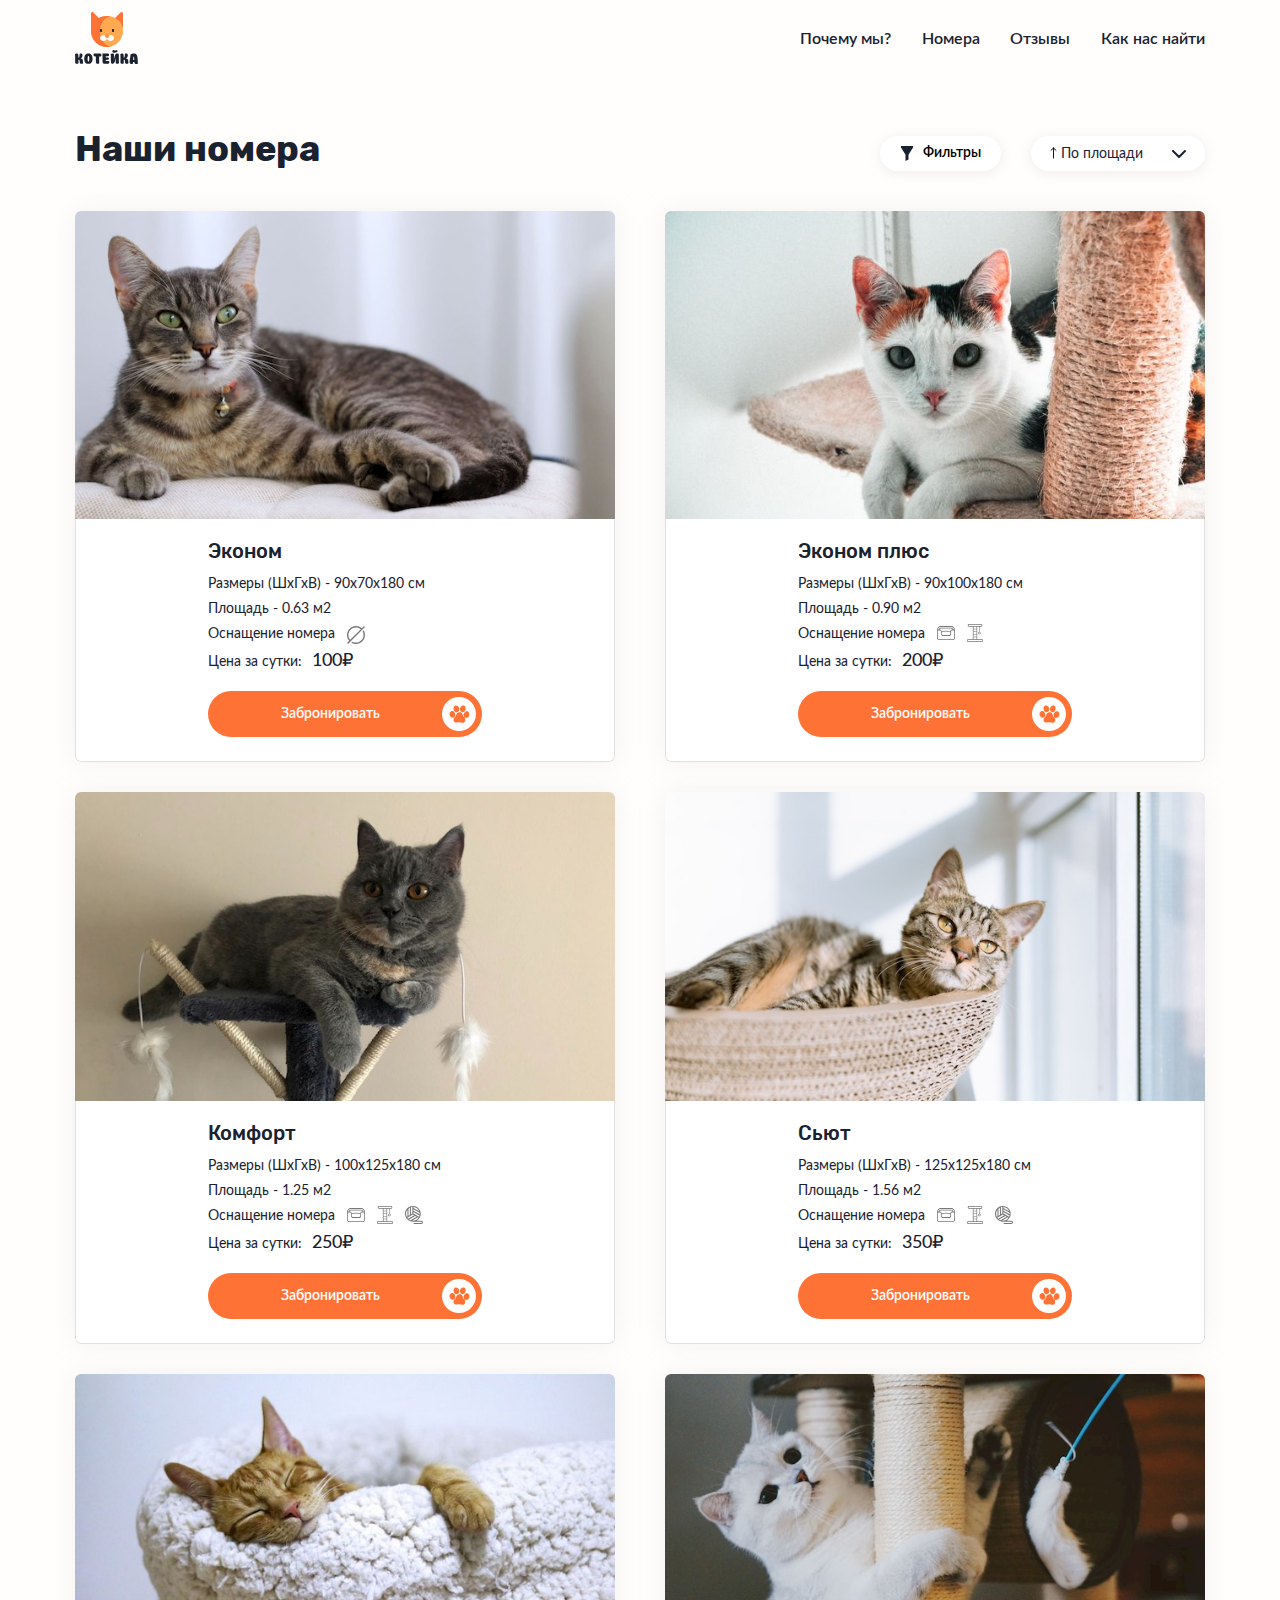
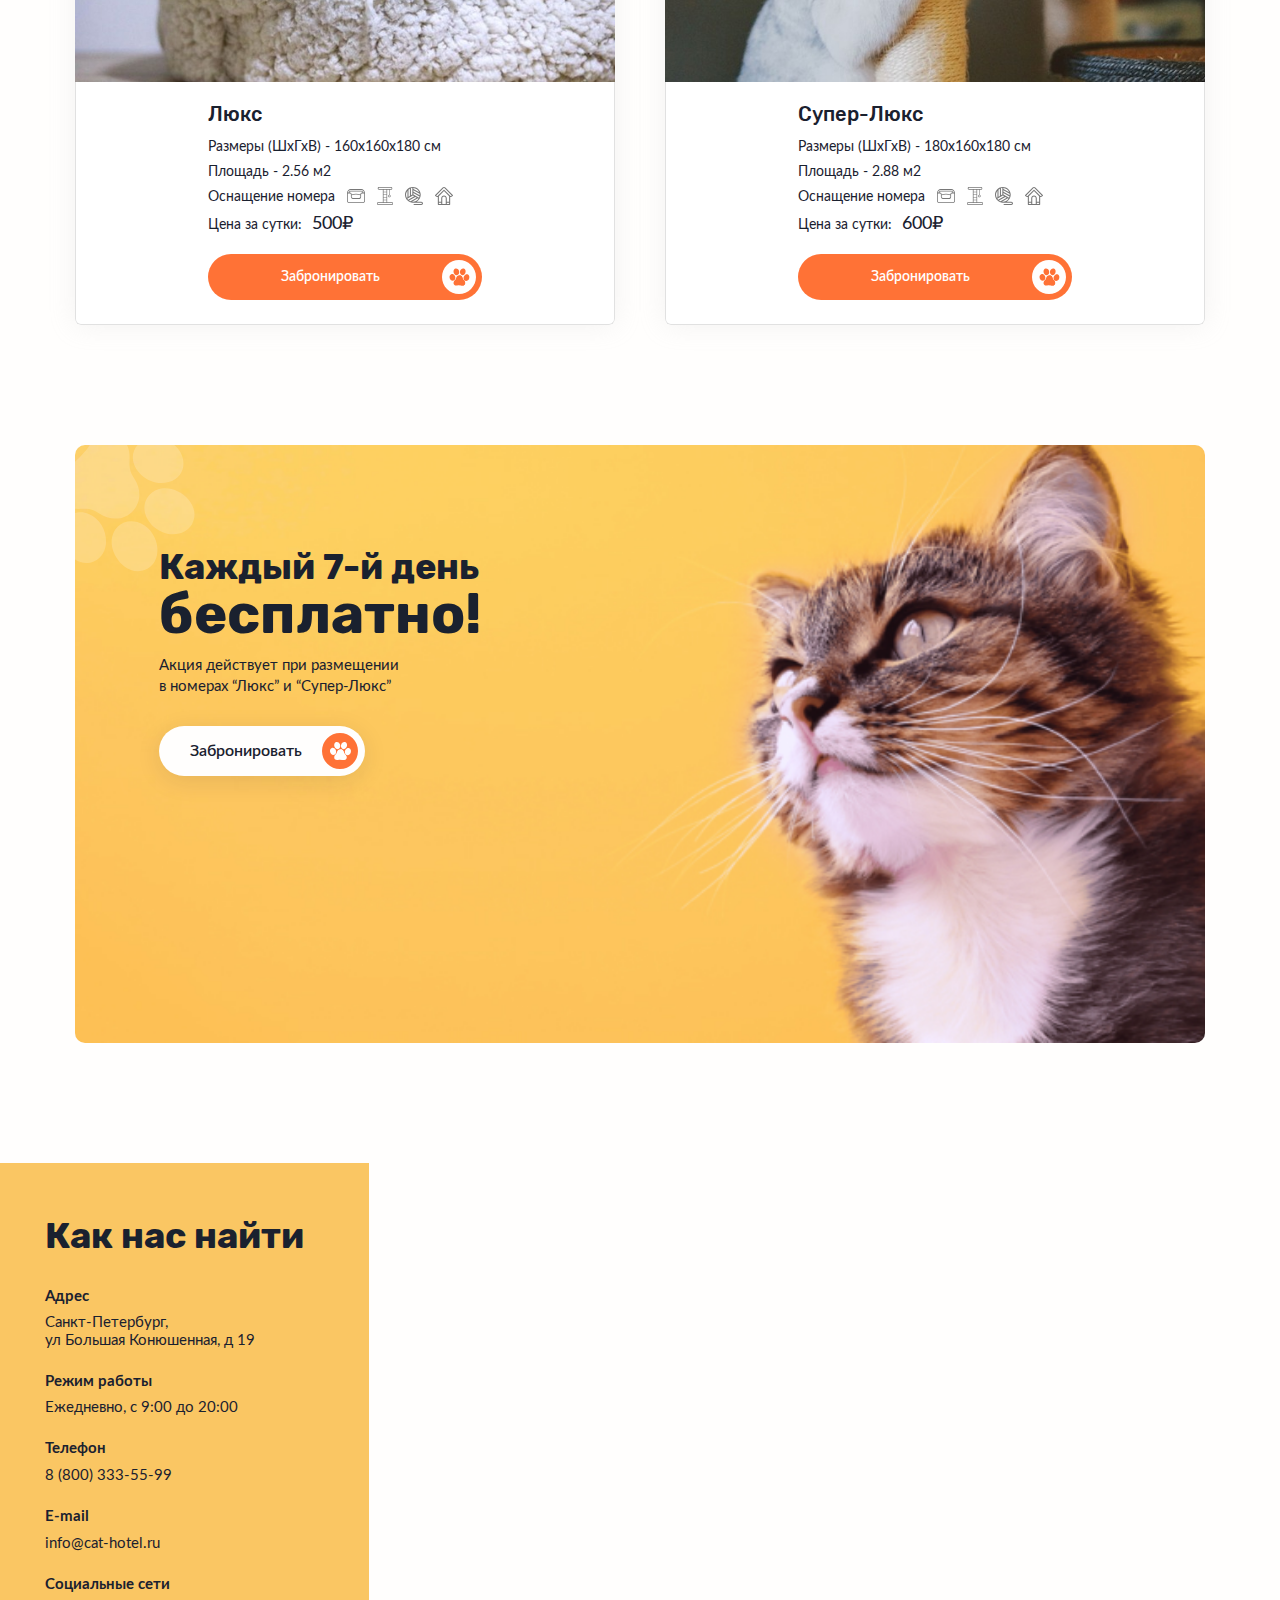
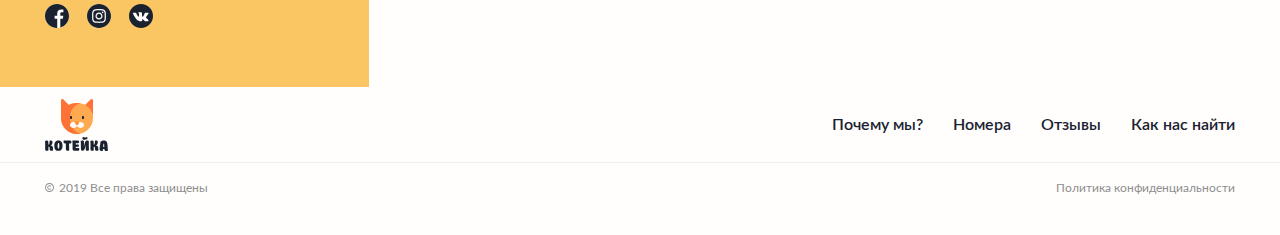
==== apartaments.html @ 186a0ab4 "Add files via upload" ====
<!DOCTYPE html>
<html lang="ru">

<head>
    <meta charset="UTF-8">
    <meta name="viewport" content="width=device-width, initial-scale=1.0">
    <title>Котейка - уютная гостиница для котов и кошек</title>

    <link rel="apple-touch-icon" sizes="180x180" href="img/favicon/apple-touch-icon.png">
    <link rel="icon" type="image/png" sizes="32x32" href="img/favicon/favicon-32x32.png">
    <link rel="icon" type="image/png" sizes="16x16" href="img/favicon/favicon-16x16.png">
    <link rel="manifest" href="img/favicon/site.webmanifest">
    <link rel="mask-icon" href="img/favicon/safari-pinned-tab.svg" color="#5bbad5">
    <link rel="shortcut icon" href="img/favicon/favicon.ico">
    <meta name="msapplication-TileColor" content="#746a4f">
    <meta name="msapplication-config" content="img/favicon/browserconfig.xml">
    <meta name="theme-color" content="#ffffff">

    <link rel="stylesheet" href="css/normalize.min.css">
    <link rel="stylesheet" href="css/fonts.min.css">
    <link rel="stylesheet" href="css/swiper.min.css">
    <link rel="stylesheet" href="css/style.min.css">
    <script src="https://api-maps.yandex.ru/2.1/?apikey=ваш API-ключ&lang=ru_RU" type="text/javascript">
    </script>
</head>

<body>
    <header class="header">
        <nav class="header__nav">
            <a class="logo header__logo" href="index.html">
                <img class="logo__image" src="./img/logo.svg" alt="">
            </a>
            <button class="header__menu-button" type="button"></button>
            <ul class="header-menu">
                <li class="header-menu__item">
                    <a class="header-menu__link" href="index.html#features">Почему мы?</a>
                </li>
                <li class="header-menu__item">
                    <a class="header-menu__link" href="index.html#apartaments">Номера</a>
                </li>
                <li class="header-menu__item">
                    <a class="header-menu__link" href="index.html#feedback">Отзывы</a>
                </li>
                <li class="header-menu__item nav-menu__item--mobile-disabled">
                    <a class="header-menu__link" href="index.html#contacts">Как нас найти</a>
                </li>
                <li class="header-menu__item header-menu__mobile-contacts">
                    <div class="header-contacts">
                        <h2 class="header-contacts__title">Контакты</h2>
                        <a class="header-contacts__phone" href="tel:8800333-55-99">8 (800) 333-55-99</a>
                        <ul class="social-list">
                            <li class="social-list__item">
                                <a class="social-list__link social-list__link--facebook"
                                    href="https://www.facebook.com/">Фейсбук</a>
                            </li>
                            <li class="social-list__item">
                                <a class="social-list__link social-list__link--instagram"
                                    href="https://www.instagram.com/">Инстаграм</a>
                            </li>
                            <li class="social-list__item">
                                <a class="social-list__link social-list__link--vk" href="https://vk.com/">Вконтакте</a>
                            </li>
                        </ul>
                    </div>
                </li>
            </ul>
        </nav>
    </header>

    <main>

        <section class="catalog-apartaments">

            <div class="catalog-apartaments__header">
                <h1 class="catalog-apartaments__title">Наши номера</h1>
                <div class="catalog-apartaments__controls">
                    <button class="catalog-apartaments__filter-button" type="button">Фильтры</button>
                    <div class="catalog-apartaments__sort-button custom-select" type="button" tabindex="0">
                        <div class="custom-select__current">
                            <span class="custom-select__item custom-select__item--area-up" data-value="area-up">По
                                площади</span>
                        </div>

                        <div class="custom-select__list custom-select__list--hidden">
                            <span class="custom-select__item custom-select__item--area-up" data-value="area-up"
                                tabindex="0">По площади</span>
                            <span class="custom-select__item custom-select__item--area-down" data-value="area-down"
                                tabindex="0">По площади</span>
                            <span class="custom-select__item custom-select__item--price-up" data-value="price-up"
                                tabindex="0">По цене</span>
                            <span class="custom-select__item custom-select__item--price-down" data-value="price-down"
                                tabindex="0">По цене</span>
                        </div>
                    </div>
                </div>
            </div>

            <div class="catalog-apartaments__wrap">
                <div class="popup-filter popup-filter--close">
                    <div class="popup-content">
                        <div class="filter catalog-apartaments__filter">
                            <!-- catalog-apartaments__filter--close -->

                            <!-- <div class="filter-close-wrap"> -->
                            <button class="filter__close popup-close-button" type="button">Закрыть фильтр</button>
                            <!-- </div> -->

                            <form class="filter__form" action="#">

                                <div class="filter__price">
                                    <fieldset>
                                        <legend class="subsection-title">Цена за сутки,<span
                                                class="subsection-title__symbol"></span>
                                            &#8381;</span></legend>
                                        <div class="price-button-wrap">
                                            <input class="price-input" type="number" name="price-min"
                                                placeholder="от 100" min="100" max="600">
                                            <input class="price-input" type="number" name="price-max"
                                                placeholder="до 600" min="100" max="600">
                                        </div>
                                    </fieldset>
                                </div>

                                <div class="filter__area">
                                    <fieldset>
                                        <legend class="subsection-title">Площадь</legend>
                                        <ul class="filter-list">
                                            <li class="filter-list__item">
                                                <input class="filter__input" type="checkbox" id="area-1" name="area"
                                                    value="0.63">
                                                <label class="filter__label" for="area-1">0,63 м2</label>
                                            </li>
                                            <li class="filter-list__item">
                                                <input class="filter__input" type="checkbox" id="area-2" name="area"
                                                    value="0.90">
                                                <label class="filter__label" for="area-2">0,90 м2</label>
                                            </li>
                                            <li class="filter-list__item">
                                                <input class="filter__input" type="checkbox" id="area-3" name="area"
                                                    value="1.25">
                                                <label class="filter__label" for="area-3">1,25 м2</label>
                                            </li>
                                            <li class="filter-list__item">
                                                <input class="filter__input" type="checkbox" id="area-4" name="area"
                                                    value="1.56">
                                                <label class="filter__label" for="area-4">1,56 м2</label>
                                            </li>
                                            <li class="filter-list__item">
                                                <input class="filter__input" type="checkbox" id="area-5" name="area"
                                                    value="2.56">
                                                <label class="filter__label" for="area-5">2,56 м2</label>
                                            </li>
                                            <li class="filter-list__item">
                                                <input class="filter__input" type="checkbox" id="area-6" name="area"
                                                    value="2.88">
                                                <label class="filter__label" for="area-6">2,88 м2</label>
                                            </li>
                                        </ul>
                                    </fieldset>
                                </div>

                                <div class="filter__equipment">
                                    <fieldset>
                                        <legend class="subsection-title">Оснащение номера</legend>
                                        <ul class="filter-list">
                                            <li class="filter-list__item">
                                                <input class="filter__input" type="checkbox" id="equipment-1"
                                                    name="equipment" value="empty">
                                                <label class="filter__label" for="equipment-1">Пустой номер</label>
                                            </li>
                                            <li class="filter-list__item">
                                                <input class="filter__input" type="checkbox" id="equipment-2"
                                                    name="equipment" value="sunbed">
                                                <label class="filter__label" for="equipment-2">Лежак</label>
                                            </li>
                                            <li class="filter-list__item">
                                                <input class="filter__input" type="checkbox" id="equipment-3"
                                                    name="equipment" value="scratching">
                                                <label class="filter__label" for="equipment-3">Когтеточка</label>
                                            </li>
                                            <li class="filter-list__item">
                                                <input class="filter__input" type="checkbox" id="equipment-4"
                                                    name="equipment" value="game-complex">
                                                <label class="filter__label" for="equipment-4">Игровой-комплекс</label>
                                            </li>
                                            <li class="filter-list__item">
                                                <input class="filter__input" type="checkbox" id="equipment-5"
                                                    name="equipment" value="lodge">
                                                <label class="filter__label" for="equipment-5">Домик</label>
                                            </li>
                                        </ul>
                                    </fieldset>
                                </div>

                                <div class="filter-buttons">
                                    <button class="filter-button filter-buttons__apply" type="submit">Применить</button>
                                    <button class="filter-button filter-buttons__reset" type="reset">Сбросить
                                        фильтр</button>
                                </div>

                            </form>
                        </div>
                    </div>
                </div>

                <div class="catalog-apartaments__list" id="apartaments__list">



                    <!-- <div class="catalog-item catalog-apartaments__item">

                        <div class="image-container">

                            <img class="catalog-item__image" src="img/apartaments-catalog/catalog-list/catalog-econom.jpg"
                                alt="Изображение номера">

                        </div>

                        <div class="catalog-item__description">

                            <h2 class="catalog-item__title"></h2>
                            <div class="catalog-item__parameters">

                                <p class="catalog-item__parameter">Размеры (ШхГхВ) - <span
                                        class="catalog-item__size"></span> см</p>
                                <p class="catalog-item__parameter">Площадь - <span class="catalog-item__area"></span> м2</p>

                                <div class="equipment-wrap">

                                    <p class="catalog-item__parameter">Оснащение номера</p>
                                    <ul class="equipment-list catalog-item__equipment">
                                        <li class="equipment-list__item"></li>
                                    </ul>

                                </div>

                                <p class="catalog-item__parameter">Цена за сутки: <span class="catalog-item__price"></span>
                                    ₽</p>

                            </div>

                        </div>

                        <a class="catalog-item__link" href="">Забронировать</a>

                    </div> -->



                </div>
            </div>


        </section>

        <section class="banner">
            <div class="banner__body">
                <div class="banner__content">
                    <h2 class="banner__title">Каждый 7-й день<br>
                        <strong class="banner__accent">
                            бесплатно!
                        </strong>
                    </h2>
                    <p class="banner__text">
                        Акция действует при размещении<br>
                        в номерах “Люкс” и “Супер-Люкс”
                    </p>
                    <a class="bunner__button cover-button" href="#apartaments__list">Забронировать</a>
                </div>
            </div>
        </section>

        <section class="contacts" id="contacts">
            <div class="contacts__text">
                <h2 class="section-title contacts__title">Как нас найти</h2>
                <div class="contacts-item contacts__address">
                    <h3 class="contacts-item__title">Адрес</h3>
                    <p class="contacts-item__text">
                        Санкт-Петербург,<br> ул Большая Конюшенная, д 19
                    </p>
                </div>
                <div class="contacts-item contacts__work-mode">
                    <h3 class="contacts-item__title">Режим работы</h3>
                    <p class="contacts-item__text">Ежедневно, с 9:00 до 20:00</p>
                </div>
                <div class="contacts-item contacts__phone">
                    <h3 class="contacts-item__title">Телефон</h3>
                    <a class="contacts-item__link" href="tel:8800333-55-99">8 (800) 333-55-99</a>
                </div>
                <div class="contacts-item contacts__email">
                    <h3 class="contacts-item__title">E-mail</h3>
                    <a class="contacts-item__link" href="mailto:info@cat-hotel.ru">info@cat-hotel.ru</a>
                </div>
                <div class="contacts-item contacts__social">
                    <h3 class="contacts-item__title">Социальные сети</h3>
                    <ul class="social-list contacts-item__social-list social-list--smaller-distance">
                        <li class="social-list__item">
                            <a class="social-list__link social-list__link--facebook"
                                href="https://www.facebook.com/">Фейсбук</a>
                        </li>
                        <li class="social-list__item">
                            <a class="social-list__link social-list__link--instagram"
                                href="https://www.instagram.com/">Инстаграм</a>
                        </li>
                        <li class="social-list__item">
                            <a class="social-list__link social-list__link--vk" href="https://vk.com/">Вконтакте</a>
                        </li>
                    </ul>
                </div>
            </div>
            <!-- Карта сделана через яндекс API -->
            <div class="contacts__map" id="map"></div>
        </section>

    </main>



    <footer class="footer">
        <nav class="footer__nav">
            <a class="logo footer__logo" href="">
                <img class="logo__image" src="./img/logo.svg" alt="">
            </a>
            <ul class="footer-menu">
                <li class="footer-menu__item">
                    <a class="footer-menu__link" href="index.html#features">Почему мы?</a>
                </li>
                <li class="footer-menu__item">
                    <a class="footer-menu__link" href="index.html#apartaments">Номера</a>
                </li>
                <li class="footer-menu__item">
                    <a class="footer-menu__link" href="index.html#feedback">Отзывы</a>
                </li>
                <li class="footer-menu__item">
                    <a class="footer-menu__link" href="index.html#contacts">Как нас найти</a>
                </li>
            </ul>
        </nav>
        <div class="copyright">
            <span class="copyright__rights" title="2019 Все права защищены">2019 Все права защищены</span>
            <span class="copyright__privacy">Политика конфиденциальности</span>
        </div>
    </footer>

    <template id="catalog-item-template">
        <div class="catalog-item catalog-apartaments__item">
            <div class="image-container">
                <img class="catalog-item__image" src="" alt="Изображение номера">
            </div>

            <div class="catalog-item__description-wrap">
                <div class="catalog-item__description">
                    <h2 class="catalog-item__title"></h2>
                    <div class="catalog-item__parameters">
                        <p class="catalog-item__parameter">Размеры (ШхГхВ) - <span class="catalog-item__size"></span> см
                        </p>
                        <p class="catalog-item__parameter">Площадь - <span class="catalog-item__area"></span> м2</p>
                        <div class="equipment-wrap">
                            <p class="catalog-item__parameter">Оснащение номера</p>
                            <ul class="equipment-list catalog-item__equipment">
                                <!-- <li class="equipment-list__item">
                                    <img class="equipment-list__image" src="" alt="Фото номера">
                                    <p class="equipment-list__title"></p>
                                </li> -->
                            </ul>
                        </div>
                        <p class="catalog-item__parameter">
                            Цена за сутки:
                            <span class="catalog-item__price"></span><span class="catalog-item__price">₽</span></p>
                    </div>
                </div>
                <div class="catalog-item__link-wrap">
                    <a class="catalog-item__link" href="">Забронировать</a>
                </div>
            </div>


        </div>
    </template>


    <script src="js/swiper.min.js"></script>
    <script src="js/script.min.js"></script>
    <script src="js/catalog-apartaments.min.js"></script>
</body>

</html>
---- css/fonts.min.css ----
@font-face{font-family:Rubik;font-style:normal;font-weight:500;src:local("Rubik Medium"),local("Rubik-Medium"),url(../fonts/Rubik-Medium.woff2) format("woff2"),url(../fonts/Rubik-Medium.woff) format("woff")}@font-face{font-family:Rubik;font-style:normal;font-weight:700;src:local("Rubik Bold"),local("Rubik-Bold"),url(../fonts/Rubik-Bold.woff2) format("woff2"),url(../fonts/Rubik-Bold.woff) format("woff")}@font-face{font-family:Lato;font-style:normal;font-weight:400;src:local("Lato Regular"),local("Lato-Regular"),url(../fonts/Lato-Regular.woff2) format("woff2"),url(../fonts/Lato-Regular.woff) format("woff")}@font-face{font-family:Lato;font-style:normal;font-weight:500;src:local("Lato-Medium"),local("Lato-Medium"),url(../fonts/Lato-Medium.woff2) format("woff2"),url(../fonts/Lato-Medium.woff) format("woff")}@font-face{font-family:Lato;font-style:normal;font-weight:600;src:local("Lato Semibold"),local("Lato-Semibold"),url(../fonts/Lato-Semibold.woff2) format("woff2"),url(../fonts/Lato-Semibold.woff) format("woff")}@font-face{font-family:Lato;font-style:normal;font-weight:700;src:local("Lato Bold"),local("Lato-Bold"),url(../fonts/Lato-Bold.woff2) format("woff2"),url(../fonts/Lato-Bold.woff) format("woff")}
/*# sourceMappingURL=fonts.min.css.map */
---- css/style.min.css ----
@charset "UTF-8";.contacts__map,.custom-select,.visually-hidden,body.body-lock{overflow:hidden}*,::after,::before{margin:0;padding:0;border:0;-webkit-box-sizing:border-box;box-sizing:border-box;-webkit-user-select:none;-moz-user-select:none;-ms-user-select:none;user-select:none}html{scroll-behavior:smooth}h1,h2,h3,h4,h5,h6{margin:0}ul{list-style:none}img{max-width:100%;height:auto}a{margin:0;padding:0;text-decoration:none;color:#1A212F}fieldset{padding:0}body{min-width:320px;margin:0 auto;font-family:Lato,Arial,Helvetica,sans-serif;color:#1A212F;background-color:#FFFEFD}.apartaments-item__title,.catalog-apartaments__title,.description-title,.header-contacts__phone,.header-contacts__title,.header-menu__link,.section-title{font-family:Rubik,Arial,Helvetica,sans-serif}.visually-hidden{position:absolute;width:1px;height:1px;margin:-1px;border:0;padding:0;clip:rect(0 0 0 0)}.header{padding-left:4.6875%;padding-right:4.6875%}.header__nav{position:relative;display:-webkit-box;display:-ms-flexbox;display:flex;-webkit-box-pack:justify;-ms-flex-pack:justify;justify-content:space-between;-webkit-box-align:center;-ms-flex-align:center;align-items:center;min-height:62px}.header-menu__mobile-contacts,.logo{display:block}.logo{width:46px;height:38px}.header__menu-button{width:40px;height:40px;border:none;outline:0;background-color:transparent;-webkit-transition:.3s;transition:.3s;right:-8px}.header__menu-button::after,.header__menu-button::before{border-radius:2px;background-color:#1A212F;position:absolute}.header__logo,.header__menu-button{position:relative;z-index:7}.header__menu-button::before{content:"";width:24px;height:2px;left:8px;top:12px;-webkit-box-shadow:0 7px 0 0 #1A212F;box-shadow:0 7px 0 0 #1A212F;-webkit-transition:.2s;transition:.2s}.custom-select::before,.header__menu-button::after{-webkit-transition:.2s;content:""}.header__menu-button::after{width:24px;height:2px;left:8px;bottom:12px;transition:.2s}.header-menu,.intro{background-color:#FAC663}.header-menu{position:absolute;min-height:519px;top:0;left:-105.2%;right:-5.2%;padding-left:5.2%;padding-top:95px;z-index:-1;opacity:0;-webkit-transition:.3s ease-in;transition:.3s ease-in}.apartaments-item__text span,.nav-menu__item--mobile-disabled{display:none}.header--mobile-menu-active .header__menu-button::before{width:21px;left:10px;top:20px;-webkit-transform:rotate(45deg);transform:rotate(45deg);-webkit-box-shadow:none;box-shadow:none}.header--mobile-menu-active .header__menu-button::after{width:21px;left:10px;bottom:18px;-webkit-transform:rotate(-45deg);transform:rotate(-45deg)}.header--mobile-menu-active .header-menu{z-index:6;opacity:1;left:-5.2%;-webkit-transition:.3s ease-out;transition:.3s ease-out}.header-menu__item{margin-bottom:15px}.header-contacts__title,.header-menu__link{font-weight:500;font-size:20px;line-height:24px}.header-contacts__title{margin-bottom:32px}.header-contacts__phone{display:block;font-size:16px;color:#1A212F;margin-bottom:20px}.social-list{display:-webkit-box;display:-ms-flexbox;display:flex}.social-list__link{display:block;width:24px;height:27px;margin-right:20px;font-size:0;background-size:24px}.social-list__link--facebook{background-image:url(../img/icon-facebook.svg);background-repeat:no-repeat;background-position:center}.social-list__link--instagram{background-image:url(../img/icon-instagram.svg);background-repeat:no-repeat;background-position:center}.social-list__link--vk{background-image:url(../img/icon-vk.svg);background-repeat:no-repeat;background-position:center}.intro{min-height:457px;height:142vw;max-height:675px;background-image:url(../img/intro-background-mobile.jpg);background-size:cover;background-repeat:no-repeat;background-position:center bottom;text-align:center}.intro__content{padding-top:45px;margin-bottom:35px}.intro__city{font-weight:400;font-size:12px;line-height:14px}.intro__title{margin-bottom:10px;font-family:Rubik;font-weight:700;font-size:44px;line-height:49px}.intro__description{font-weight:500;font-size:16px;line-height:19px}.cover-button{display:block;width:206px;height:50px;padding-top:16px;padding-right:32px;background-color:#FFFEFD;background-image:url(../img/button-paw.svg);background-repeat:no-repeat;background-position:right 7px top 7px;-webkit-box-shadow:0 5px 25px rgba(26,33,47,.1);box-shadow:0 5px 25px rgba(26,33,47,.1);border-radius:25px;font-weight:600;font-size:16px;line-height:19px}.intro__button{margin:0 auto}.features{background-image:url(../img/background-paw-1.svg);background-repeat:no-repeat;background-size:144px auto;background-position:right -45px top 37px;padding:64px 4.6875% 30px}.section-title{text-align:center;font-weight:700;font-size:28px;line-height:33px}.features__title{margin-bottom:33px}.features__item{min-width:290px;margin:0 auto 30px;padding:110px 25px 19px;background:25px 25px #FFF;-webkit-box-shadow:0 0 25px rgba(208,208,208,.25);box-shadow:0 0 25px rgba(208,208,208,.25);border-radius:8px;background-size:60px}.apartaments,.features__item--food,.features__item--temperature,.features__item--veterinarians,.features__item--video,.features__item--walk,.features__item--zootaxi{background-repeat:no-repeat}.apartaments-item__description,.feedback-item{-webkit-box-shadow:0 0 25px rgba(208,208,208,.25)}.features__item:last-child{margin-bottom:0}.description-title{font-style:normal;font-weight:500;font-size:18px;line-height:140%}.features__item__title{margin-bottom:9px}.features__text{font-size:15px;line-height:140%}.features__item--temperature{background-image:url(../img/features-item-1.svg)}.features__item--video{background-image:url(../img/features-item-2.svg)}.features__item--zootaxi{background-image:url(../img/features-item-3.svg)}.features__item--food{background-image:url(../img/features-item-4.svg)}.features__item--walk{background-image:url(../img/features-item-5.svg)}.features__item--veterinarians{background-image:url(../img/features-item-6.svg)}.apartaments{padding-top:35px;background-image:url(../img/background-fish.svg);background-size:150px auto;background-position:0 72px}.apartaments__title{margin-bottom:33px}.apartaments__slider{min-width:290px;margin:0 auto;padding-bottom:37px;padding-left:4.6875%;padding-right:4.6875%}.apartaments__list{margin-bottom:30px}.apartaments-item__image{width:100%;border-radius:8px 8px 0 0}.apartaments-item__description-wrap{width:240px;margin:0 auto}.apartaments-item__description{margin-top:-4px;padding:20px 25px 25px;background:#FFF;box-shadow:0 0 25px rgba(208,208,208,.25);border-radius:0 0 8px 8px}.apartaments-item__title{margin-bottom:18px;font-style:normal;font-weight:500;font-size:20px;line-height:24px}.apartaments-item__text,.popup__input{margin-bottom:20px}.apartaments-item__sub-text{padding-left:19px;position:relative;margin-bottom:9px;font-size:15px;line-height:19px}.apartaments-item__sub-text:last-child{margin-bottom:0}.apartaments-item__sub-text::before{content:"";display:block;position:absolute;width:11px;height:11px;border-radius:50%;left:0;top:3px;background:#FAC663}.apartaments-item__link,.room__to-book{height:50px;padding-top:16px;-webkit-box-shadow:0 5px 25px rgba(26,33,47,.1)}.apartaments-item__link{display:block;width:240px;margin:0 auto;padding-left:49px;background:url(../img/button-paw-revere.svg) right 7px top 7px no-repeat #FF7236;box-shadow:0 5px 25px rgba(26,33,47,.1);border-radius:25px;color:#FFFEFD}.feedback-item__information,.swiper-buttons-container{display:none}.swiper-container-horizontal>.swiper-pagination-bullets,.swiper-pagination-custom,.swiper-pagination-fraction{bottom:20px}.swiper-pagination-bullet{width:12px;height:12px;background:#E1E1E1;opacity:1}.swiper-container-horizontal>.swiper-pagination-bullets .swiper-pagination-bullet{margin:0 6px}.swiper-pagination-bullet-active{background:#FAC663}.feedback{padding-top:40px;background-image:url(../img/background-paw-2.svg);background-repeat:no-repeat;background-size:145px auto;background-position:right -42px top 8px}.feedback__slider{width:100%;min-width:290px;margin:0 auto;padding:33px 4.6875% 65px}.feedback-item{position:relative;min-height:130px;background:#FFF;box-shadow:0 0 25px rgba(208,208,208,.25);border-radius:8px;padding:22px 20px 20px 56px;font-weight:600;font-size:15px;line-height:140%}.feedback-item::before{content:'“';position:absolute;top:42px;left:25px;font-weight:500;font-size:54px;color:#FAC663}.contacts{padding-top:46px}.contacts__text{background:#FAC663;padding:34px 4.6875% 39px}.contacts__title{text-align:left;margin-bottom:31px}.contacts-item{margin-bottom:23px}.contacts-item:last-child{margin-bottom:0}.contacts-item__title{font-weight:700;font-size:15px;line-height:18px;margin-bottom:8px}.contacts-item__link,.contacts-item__text{font-weight:400;font-size:15px;line-height:18px;color:#1A212F}.social-list--smaller-distance .social-list__link{margin-right:18px}.contacts__map{height:300px}.footer__nav{border-bottom:1px solid #EFEFEF;padding:30px 4.6875% 25px}.footer__logo{margin-bottom:23px}.footer-menu{display:-webkit-box;display:-ms-flexbox;display:flex;-ms-flex-wrap:wrap;flex-wrap:wrap}.footer-menu__item{width:45%;margin-bottom:13px}.footer-menu__item:nth-child(2n){margin-bottom:0}.footer-menu__item:nth-child(1){-webkit-box-ordinal-group:2;-ms-flex-order:1;order:1}.footer-menu__item:nth-child(2){-webkit-box-ordinal-group:4;-ms-flex-order:3;order:3}.footer-menu__item:nth-child(3){-webkit-box-ordinal-group:3;-ms-flex-order:2;order:2}.footer-menu__item:nth-child(4){-webkit-box-ordinal-group:5;-ms-flex-order:4;order:4}.copyright,.custom-select,.custom-select__list{-ms-flex-direction:column;-webkit-box-orient:vertical;-webkit-box-direction:normal}.footer-menu__link{font-weight:600;font-size:16px;line-height:19px}.copyright{display:-webkit-box;display:-ms-flexbox;display:flex;flex-direction:column;font-weight:400;font-size:12px;line-height:14px;color:#8F8F8F;padding:12px 4.6875% 25px}.copyright__rights{padding-left:14px;background-image:url(../img/icon-copyright.svg);background-repeat:no-repeat;background-position:0 2px;margin-bottom:15px}.catalog-apartaments{position:relative;padding-left:4.6875%;padding-right:4.6875%;margin-top:34px;padding-bottom:70px}.catalog-apartaments__header{margin-bottom:30px}.catalog-apartaments__title{margin-bottom:33px;font-weight:700;font-size:28px;line-height:33px}.catalog-apartaments__filter-button,.custom-select{height:35px;background:#FFF;-webkit-box-shadow:0 2px 12px rgba(173,152,143,.18);box-shadow:0 2px 12px rgba(173,152,143,.18);border-radius:25px}.catalog-apartaments__controls{display:-webkit-box;display:-ms-flexbox;display:flex;font-family:Lato,Arial,Helvetica,sans-serif;font-size:14px;line-height:17px}.catalog-apartaments__filter-button{width:111px;padding-left:37px;font-weight:600;text-align:left;background-image:url(../img/apartaments-catalog/filter-icon.svg);background-repeat:no-repeat;background-size:12px auto;background-position:15px 10px}.custom-select{position:relative;display:-webkit-box;display:-ms-flexbox;display:flex;flex-direction:column;width:154px;margin-left:auto;font-weight:400;cursor:pointer}.custom-select::before{position:absolute;top:14px;right:14px;z-index:2;display:block;width:14px;height:8px;background-image:url(../img/apartaments-catalog/select-open-arrow.svg);background-repeat:no-repeat;background-position:0 0;transition:.2s}.custom-select--open{-webkit-box-shadow:0 0 0 0 transparent;box-shadow:0 0 0 0 transparent;outline:0;overflow:visible}.filter__input:focus+.filter__label::before,.popup__input--date:focus+.date-cover{outline:-webkit-focus-ring-color auto 5px}.custom-select--open::before{-webkit-transform:rotateX(180deg);transform:rotateX(180deg)}.custom-select__list{position:absolute;left:0;right:0;top:0;display:-webkit-box;display:-ms-flexbox;display:flex;flex-direction:column;background-color:#fff;border-radius:4px;-webkit-box-shadow:0 2px 12px rgba(173,152,143,.18);box-shadow:0 2px 12px rgba(173,152,143,.18)}.custom-select__list--hidden{display:none}.custom-select__item{display:block;padding-top:10px;padding-bottom:8px;padding-left:25px;background-color:transparent;cursor:pointer;background-repeat:no-repeat;background-position-x:14px;background-position-y:11px}.custom-select__item:hover{background-color:#f5f5f5}.custom-select__current .custom-select__item:hover{background-color:transparent}.custom-select__item--area-up,.custom-select__item--price-up{background-image:url(../img/apartaments-catalog/apartaments-select-arrow-up.svg)}.custom-select__item--area-down,.custom-select__item--price-down{background-image:url(../img/apartaments-catalog/apartaments-select-arrow-down.svg)}.popup,.popup-filter{position:fixed;top:0;background:rgba(255,254,253,.8);opacity:0;-webkit-transition:opacity .2s;overflow-y:auto;overflow-x:hidden}.popup-filter{left:0;width:100%;height:100%;z-index:9;transition:opacity .2s}.popup-filter--close{display:none}.popup-content{min-height:100%;display:-webkit-box;display:-ms-flexbox;display:flex;-webkit-box-pack:center;-ms-flex-pack:center;justify-content:center;-webkit-box-align:center;-ms-flex-align:center;align-items:center;padding:60px 10px}.catalog-apartaments__filter{position:relative;width:290px;background:#FFFEFD;-webkit-box-shadow:0 4px 25px rgba(153,153,153,.25);box-shadow:0 4px 25px rgba(153,153,153,.25);border-radius:6px;-webkit-transition:-webkit-transform .2s;transition:-webkit-transform .2s;transition:transform .2s;transition:transform .2s,-webkit-transform .2s;-webkit-transform:scale(.8);transform:scale(.8);padding:48px 25px 50px}.catalog-apartaments__filter--close{display:none}.equipment-wrap,.filter-buttons{display:-ms-flexbox;display:-webkit-box}.filter__close{right:7px;top:7px}.popup-close-button{position:absolute;width:40px;height:40px;background-color:transparent;background-image:url(../img/close-button-image.svg);background-repeat:no-repeat;background-position:center;font-size:0;cursor:pointer}.filter__price{margin-bottom:28px}.subsection-title{margin-bottom:15px;font-weight:500;font-size:16px;line-height:19px}.price-input,.subsection-title__symbol{line-height:17px;font-size:14px}.price-button-wrap{display:-webkit-box;display:-ms-flexbox;display:flex}.price-input{-webkit-box-sizing:border-box;box-sizing:border-box;padding:8px;width:99px;border:1px solid #E1E1E1;font-family:Lato;color:#1A212F}.price-input:last-child{margin-left:14px}.price-input::-webkit-input-placeholder{font-family:Lato;font-size:14px;line-height:17px;color:#1A212F}.price-input::-moz-placeholder{font-family:Lato;font-size:14px;line-height:17px;color:#1A212F}.price-input:-ms-input-placeholder{font-family:Lato;font-size:14px;line-height:17px;color:#1A212F}.price-input::-ms-input-placeholder{font-family:Lato;font-size:14px;line-height:17px;color:#1A212F}.price-input::placeholder{font-family:Lato;font-size:14px;line-height:17px;color:#1A212F}.banner__title,.catalog-item__title,.room__title{font-family:Rubik,Arial,Helvetica,sans-serif}.price-input::-webkit-inner-spin-button{-webkit-appearance:none}.price-input::-webkit-outer-spin-button{-webkit-appearance:none}.filter__area{margin-bottom:26px}.filter-list__item:not(:last-child){height:24px;margin-bottom:15px}.filter__input{cursor:pointer;position:absolute;width:1px;height:1px;margin:-1px;border:0;padding:0;clip:rect(0 0 0 0);overflow:hidden}.filter__label{position:relative;padding-left:34px;font-size:14px;line-height:26px;cursor:pointer}.filter__label::before{content:"";position:absolute;left:0;width:24px;height:24px;border:1px solid #E1E1E1;background-position:left 5px top 7px;background-repeat:no-repeat;background-size:12px auto}.filter__input:checked+.filter__label::before{background-image:url(../img/apartaments-catalog/filter-checkbox.svg)}.filter__equipment{margin-bottom:33px}.filter-buttons{display:flex;-webkit-box-orient:vertical;-webkit-box-direction:normal;-ms-flex-direction:column;flex-direction:column;font-weight:600;font-size:14px;line-height:17px}.filter-button{width:100%;height:42px;border-radius:25px;cursor:pointer}.filter-buttons__apply{margin-bottom:15px;background:#FAC663}.filter-buttons__reset{border:2px solid #FAC663;background-color:transparent}.catalog-apartaments__item{-webkit-box-shadow:0 0 25px rgba(208,208,208,.25);box-shadow:0 0 25px rgba(208,208,208,.25);border-radius:6px;overflow:hidden}.catalog-item:not(:last-child){margin-bottom:30px}.image-container{width:100%;height:57.8125vw}.catalog-item__image{width:100%;height:100%;-o-object-fit:cover;object-fit:cover;-o-object-position:center;object-position:center}.catalog-item__description-wrap{padding-bottom:24px;background:#FFF;border-left:1px solid #E1E1E1;border-right:1px solid #E1E1E1;border-bottom:1px solid #E1E1E1;border-radius:0 0 6px 6px}.catalog-item__description{width:250px;padding-left:5px;margin:0 auto 19px;padding-top:20px}.catalog-item__title{margin-bottom:13px;font-weight:500;font-size:20px;line-height:24px}.catalog-item__link,.catalog-item__price{font-family:Lato,Arial,Helvetica,sans-serif}.catalog-item__parameters{font-weight:400;font-size:14px;line-height:17px}.catalog-item__parameter{margin-bottom:8px}.equipment-wrap{display:flex;-webkit-box-pack:start;-ms-flex-pack:start;justify-content:flex-start}.equipment-list{display:-webkit-box;display:-ms-flexbox;display:flex}.catalog-item__equipment{margin-top:-2px}.equipment-list__item{position:relative;margin-left:12px}.equipment-list__item:first-child{padding-top:2px}.equipment-list__item:first-child .equipment-list__title{left:-30px}.equipment-list__item:nth-child(2) .equipment-list__title,.equipment-list__item:nth-child(3) .equipment-list__title{right:-34px}.equipment-list__item:nth-child(4) .equipment-list__title{right:-10px}.equipment-list__item::before{content:"";display:none;position:absolute;top:-21px;left:2px;z-index:10;width:13px;height:13px;background-color:#FFFEFD;border-right:1px solid #FAC663;border-bottom:1px solid #FAC663;-webkit-transform:rotate(45deg);transform:rotate(45deg)}.equipment-list__title{display:none;position:absolute;top:-46px;background:#FFFEFD;padding:8px 10px;border-radius:4px;border:1px solid #FAC663;-webkit-box-shadow:0 4px 12px rgba(173,152,143,.18);box-shadow:0 4px 12px rgba(173,152,143,.18);font-weight:600;font-size:12px;line-height:14px;white-space:nowrap}.catalog-item__link,.room__to-book{display:block;background-color:#FF7236;background-image:url(../img/button-paw-revere.svg);background-repeat:no-repeat;color:#FFFEFD}.equipment-list__item:hover .equipment-list__title,.equipment-list__item:hover::before{display:block}.catalog-item__price{font-weight:500;font-size:18px;line-height:21px}.catalog-item__price:first-child{margin-left:6px}.catalog-item__link-wrap{padding:0 8.3333%}.catalog-item__link{width:240px;height:46px;margin:0 auto;padding-top:15px;padding-right:29px;border-radius:25px;background-position:right 6px top 6px;background-size:34px;font-weight:600;font-size:14px;line-height:17px;text-align:center}.room{padding-left:4.6875%;padding-right:4.6875%;padding-top:40px;margin-bottom:17px}.room__images{margin-bottom:33px}.gallery-top{border-radius:8px;margin-bottom:16px}.gallery-top__slide{height:89.925vw}.gallery-thumbs{border-radius:4px}.gallery-thumbs__slide{height:20.3689vw;border-radius:4px}.banner__body,.gallery-top__slide .room__image{border-radius:8px}.room__image{display:block;width:100%;height:100%;margin:0;padding:0;-o-object-fit:cover;object-fit:cover}.gallery-thumbs__slide .room__image{border-radius:4px}.room__description{width:290px;margin:0 auto}.room__title{font-weight:700;font-size:28px;line-height:33px;margin-bottom:21px}.room__parameters{font-size:15px;line-height:18px;margin-bottom:26px}.room__parameter:not(:last-child){margin-bottom:13px}.room__equipment{margin-top:-2px}.equipment__item{display:-webkit-box;display:-ms-flexbox;display:flex;-webkit-box-align:start;-ms-flex-align:start;align-items:flex-start;margin-bottom:15px}.equipment__image{margin-right:10px}.equipment__title{line-height:15px;padding-top:2px}.room__price{font-weight:500;font-size:18px;line-height:22px}.room__to-book{width:100%;padding-left:76px;background-position:right 7px top 7px;box-shadow:0 5px 25px rgba(26,33,47,.1);border-radius:25px;cursor:pointer}.banner{padding-left:4.6875%;padding-right:4.6875%;margin-bottom:24px}.banner__body{width:100%;height:155vw;min-height:496px;max-height:734px;background-color:#FAC663;background-image:url(../img/apartaments-catalog/banner-paw.svg),url(../img/apartaments-catalog/banner-foto-mobile.jpg);background-repeat:no-repeat,no-repeat;background-position:-36px -24px,center bottom;background-size:auto,cover}.banner__content{padding-top:45px}.banner__title{font-weight:700;font-size:24px;line-height:28px;text-align:center;margin-bottom:11px}.banner__accent{font-size:37px;line-height:38px}.banner__text{font-weight:400;font-size:15px;line-height:140%;text-align:center;margin-bottom:24px}.bunner__button{margin:0 auto;text-align:center}.popup{width:100%;height:100%;left:0;z-index:100;transition:opacity .2s}.popup-animation{opacity:1}.popup--close{display:none}.popup-wrap,.popup__date-wrap{display:-webkit-box;display:-ms-flexbox}.popup-wrap{min-height:100%;display:flex;-webkit-box-pack:center;-ms-flex-pack:center;justify-content:center;-webkit-box-align:center;-ms-flex-align:center;align-items:center;padding:10px}.popup__booking,.popup__feedback{width:290px;padding-bottom:60px;background-color:#FFFEFD;-webkit-box-shadow:0 0 25px rgba(153,153,153,.25);box-shadow:0 0 25px rgba(153,153,153,.25);border-radius:10px;background-repeat:no-repeat;-webkit-transition:-webkit-transform .2s;transition:-webkit-transform .2s;transition:transform .2s;transition:transform .2s,-webkit-transform .2s;-webkit-transform:scale(.8);transform:scale(.8)}.popup-inner-animation{-webkit-transition:-webkit-transform .2s cubic-bezier(.9,1.84,.54,1.31);transition:-webkit-transform .2s cubic-bezier(.9,1.84,.54,1.31);transition:transform .2s cubic-bezier(.9,1.84,.54,1.31);transition:transform .2s cubic-bezier(.9,1.84,.54,1.31),-webkit-transform .2s cubic-bezier(.9,1.84,.54,1.31);-webkit-transform:scale(1);transform:scale(1)}.popup__booking{padding-top:55px;padding-left:15px;padding-right:15px;background-image:url(../img/popup-background.svg);background-position:-13px -22px}.popup__close{right:7px;top:7px}.popup__title{font-family:Rubik,Arial,Helvetica,sans-serif;font-weight:700;font-size:24px;line-height:28px;text-align:center;margin-bottom:34px}.date-cover,.popup__date-text{font-size:15px;line-height:18px}.popup__input{width:100%;height:52px;border:1px solid #D7D7D7;border-radius:25px;padding:0 19px}.popup__input::-webkit-input-placeholder{font-weight:400;font-size:15px;line-height:18px;color:#1A212F}.popup__input::-moz-placeholder{font-weight:400;font-size:15px;line-height:18px;color:#1A212F}.popup__input:-ms-input-placeholder{font-weight:400;font-size:15px;line-height:18px;color:#1A212F}.popup__input::-ms-input-placeholder{font-weight:400;font-size:15px;line-height:18px;color:#1A212F}.popup__input::placeholder{font-weight:400;font-size:15px;line-height:18px;color:#1A212F}.popup__date{margin-bottom:35px}.popup__date-text{font-weight:400;margin-top:-2px;margin-bottom:10px}.popup__date-wrap{display:flex;-webkit-box-pack:justify;-ms-flex-pack:justify;justify-content:space-between}.popup__date-max,.popup__date-min{display:-webkit-box;display:-ms-flexbox;display:flex;-webkit-box-pack:start;-ms-flex-pack:start;justify-content:flex-start;-webkit-box-align:center;-ms-flex-align:center;align-items:center}.date-item-wrap{position:relative;width:107px;height:52px;margin-left:5px;cursor:pointer}.date-cover{position:absolute;left:0;right:0;top:0;bottom:0;border:1px solid #D7D7D7;border-radius:25px;font-weight:400;text-align:center;padding-top:17px}.popup__input--date{position:absolute;left:0;right:0;top:0;bottom:0;z-index:2;width:inherit;margin:0;padding:0;opacity:0;cursor:pointer}.popup__input--date:focus+.date-cover{outline-offset:0}.popup__input--date::-webkit-datetime-edit{display:none}.popup__input--date::-webkit-calendar-picker-indicator{position:absolute;left:-24px;top:0;width:100px;height:46px;border-radius:25px;color:transparent;background:0 0}.button-done,.popup__submit{height:50px;background-color:#FF7236;background-image:url(../img/button-paw-revere.svg);background-repeat:no-repeat;background-position:top 7px right 7px;-webkit-box-shadow:0 5px 25px rgba(26,33,47,.1);box-shadow:0 5px 25px rgba(26,33,47,.1);border-radius:25px;font-weight:600;font-size:16px;line-height:19px;color:#FFFEFD;text-align:left;cursor:pointer}.popup__submit{width:260px;padding-left:47px}.popup__submit:disabled{-webkit-filter:grayscale(1);filter:grayscale(1);cursor:auto}.popup__feedback{padding-top:55px;margin-bottom:20px;text-align:center;background-image:url(../img/popup-feedback-background.svg);background-position:-23px 187px}.popup__title--feedback{margin-bottom:11px}.popup__text{font-weight:400;font-size:16px;line-height:140%;text-align:center;padding:0 63px;margin-bottom:29px}.button-done{min-width:122px;margin:0 auto;padding-left:34px}.popup__error-message{position:absolute;left:15px;max-width:260px;padding:20px;border-radius:10px;border:2px solid #000;background-color:#FAC663;color:#000;-webkit-transition-duration:.2s;transition-duration:.2s;opacity:0;-webkit-transform:translateY(-9px);transform:translateY(-9px)}.popup__error-message span{width:20px;height:20px;background-color:#FAC663;border-right:2px solid #000;border-bottom:2px solid #000;position:absolute;left:25px;bottom:-12px;-webkit-transform:rotate(45deg);transform:rotate(45deg)}@media (min-width:768px){.features,.header{padding-left:5.859375%}.header{padding-right:5.859375%}.header__nav{position:static;display:-webkit-box;display:-ms-flexbox;display:flex;-webkit-box-pack:justify;-ms-flex-pack:justify;justify-content:space-between;-webkit-box-align:center;-ms-flex-align:center;align-items:center;min-height:76px}.logo{width:63px;height:52px}.header__menu-button{display:none}.header-menu{position:static;min-height:0;padding:2px 0 0;background-color:transparent;z-index:0;opacity:1;-webkit-transition:0s;transition:0s;width:405px;display:-webkit-box;display:-ms-flexbox;display:flex;-webkit-box-pack:justify;-ms-flex-pack:justify;justify-content:space-between}.header-menu__item{margin-bottom:0}.header-menu__mobile-contacts{display:none}.nav-menu__item--mobile-disabled{display:block}.header-menu__link{font-family:Lato,Arial,Helvetica,sans-serif;font-style:normal;font-weight:600;font-size:16px;line-height:19px}.intro{min-height:868px;max-height:954px;background-image:url(../img/intro-background-tablet.jpg)}.intro__content{padding-top:136px;margin-bottom:34px}.intro__city{font-size:14px;line-height:17px}.intro__title{margin-bottom:8px;font-size:62px;line-height:67px}.intro__description{font-size:20px;line-height:24px}.features{padding-top:111px;padding-right:5.859375%;background-size:378px auto;background-position:right -124px top -14px}.section-title{font-size:36px;line-height:43px}.features__title{margin-bottom:51px}.features-list{display:-webkit-box;display:-ms-flexbox;display:flex;-ms-flex-wrap:wrap;flex-wrap:wrap;-webkit-box-pack:justify;-ms-flex-pack:justify;justify-content:space-between}.features__item{width:47.7876%;min-height:285px;margin:0 0 30px;padding:123px 18px 20px 25px;background-size:75px}.features__item:last-child{margin-bottom:30px}.description-title{font-size:20px}.apartaments{padding-top:51px;background-size:339px auto;background-position:0 92px}.apartaments__title{margin-bottom:51px}.apartaments__slider{padding-bottom:56px;padding-left:5.859375%;padding-right:5.859375%}.apartaments-item{display:-webkit-box;display:-ms-flexbox;display:flex;-webkit-box-align:center;-ms-flex-align:center;align-items:center;-webkit-box-pack:justify;-ms-flex-pack:justify;justify-content:space-between}.apartaments-item picture{width:65.1917%;height:auto}.apartaments-item__image{width:100%;height:auto;border-radius:10px;vertical-align:bottom}.apartaments-item__description-wrap{margin-left:14%}.apartaments-item__description{width:50.8849%;margin:0 0 0 -16%;padding:36px 26px 40px 40px;border-radius:8px;max-width:490px}.apartaments-item__title{margin-bottom:16px}.apartaments-item__text{margin-bottom:25px}.apartaments-item__text br{display:none}.apartaments-item__text span{display:inline}.apartaments-item__button{width:206px;margin:auto 0 0}.feedback-item,.feedback-wrapper{width:65.1917%}.feedback{padding-top:87px;background-size:298px auto;background-position:right -52px top -9px}.feedback__slider{padding:50px 5.859375% 86px}.feedback-item{min-height:202px;padding:33px 30px 30px 70px}.feedback-item::before{top:60px;left:35px;font-size:72px}.feedback-item__text{margin-bottom:17px}.feedback-item__information{display:-webkit-box;display:-ms-flexbox;display:flex;-webkit-box-pack:justify;-ms-flex-pack:justify;justify-content:space-between;margin-top:auto;font-size:14px;line-height:17px;color:#848484}.contacts{width:100%;display:-webkit-box;display:-ms-flexbox;display:flex;padding-top:96px}.contacts__text{-webkit-box-flex:0;-ms-flex:0 0 369px;flex:0 0 369px;min-height:522px;padding:51px 45px 58px}.contacts__map{height:auto;-webkit-box-flex:1;-ms-flex-positive:1;flex-grow:1;-ms-flex-negative:1;flex-shrink:1}.footer__nav{display:-webkit-box;display:-ms-flexbox;display:flex;-webkit-box-pack:justify;-ms-flex-pack:justify;justify-content:space-between;-webkit-box-align:center;-ms-flex-align:center;align-items:center;padding:12px 45px 11px}.footer__logo{margin-bottom:0}.footer-menu{display:-webkit-box;display:-ms-flexbox;display:flex;-ms-flex-wrap:nowrap;flex-wrap:nowrap}.footer-menu__item{width:auto;margin-bottom:0;margin-left:30px}.footer-menu__item:nth-child(1){-webkit-box-ordinal-group:2;-ms-flex-order:1;order:1}.footer-menu__item:nth-child(2){-webkit-box-ordinal-group:3;-ms-flex-order:2;order:2}.footer-menu__item:nth-child(3){-webkit-box-ordinal-group:4;-ms-flex-order:3;order:3}.footer-menu__item:nth-child(4){-webkit-box-ordinal-group:5;-ms-flex-order:4;order:4}.copyright{-webkit-box-orient:horizontal;-webkit-box-direction:normal;-ms-flex-direction:row;flex-direction:row;-webkit-box-pack:justify;-ms-flex-pack:justify;justify-content:space-between;padding:18px 45px 25px}.catalog-apartaments{padding-left:5.8593%;padding-right:5.8593%;margin-top:51px;padding-bottom:90px}.catalog-apartaments__header{margin-bottom:40px;display:-webkit-box;display:-ms-flexbox;display:flex;-webkit-box-pack:justify;-ms-flex-pack:justify;justify-content:space-between}.catalog-apartaments__title{margin-bottom:0;font-size:36px;line-height:43px}.catalog-apartaments__controls{padding-top:9px}.catalog-apartaments__filter-button{width:121px;padding-left:43px;background-position:21px 10px}.custom-select{width:174px}.custom-select::before{top:14px;right:19px}.filter__close,.popup__close{right:12px;top:12px}.catalog-apartaments__sort-button{margin-left:30px}.custom-select__item{padding-left:30px;background-position-x:19px;background-position-y:11px}.catalog-apartaments__filter{width:332px;padding:48px 60px 50px}.filter-button{width:185px}.catalog-apartaments__list{display:-webkit-box;display:-ms-flexbox;display:flex;-ms-flex-wrap:wrap;flex-wrap:wrap}.popup__date,.room,.room__description{display:-ms-flexbox}.catalog-apartaments__item{-webkit-box-flex:0;-ms-flex:0 0 47.7876%;flex:0 0 47.7876%}.catalog-apartaments__item:nth-child(2n){margin-left:auto}.catalog-item:last-child{margin-bottom:30px}.image-container{height:24.0885vw}.catalog-item__description{width:284px}.catalog-item__link-wrap{padding:0 7.3333%}.banner,.room{padding-right:5.8593%}.catalog-item__link{width:274px}.banner{padding-left:5.8593%}.banner__body{width:100%;height:46.7447vw;min-height:auto;max-height:none;border-radius:10px;background-image:url(../img/apartaments-catalog/banner-paw.svg),url(../img/apartaments-catalog/banner-foto-tablet.jpg);background-position:-51px -43px,center bottom;background-size:201px auto,cover}.banner__content{padding-top:9%;padding-left:7.4%}.banner__title{font-size:36px;line-height:39px;text-align:left;margin-bottom:13px}.banner__accent{font-size:56px;line-height:56px}.banner__text{text-align:left;margin-bottom:29px}.bunner__button{margin:0}.room{padding-left:5.8593%;padding-top:60px;margin-bottom:60px;display:-webkit-box;display:flex}.room__images{width:46.0937vw;margin:0 59px 0 0}.gallery-top{margin-bottom:21px}.gallery-top__slide{height:37.5vw}.gallery-thumbs__slide{height:10.15625vw}.room__description{display:-webkit-box;display:flex;-webkit-box-orient:vertical;-webkit-box-direction:normal;-ms-flex-direction:column;flex-direction:column;width:265px;margin:0}.room__title{font-size:36px;line-height:43px;margin-top:-9px;margin-bottom:26px}.room__parameter:not(:last-child){margin-bottom:15px}.room__to-book{width:206px;padding-left:30px;padding-top:16px;margin-top:auto}.popup__booking,.popup__feedback{width:502px}.popup__title{font-size:28px;line-height:33px;margin-bottom:43px}.date-cover,.popup__date-text{font-size:16px;line-height:19px}.popup__input{padding:0 30px}.popup__booking{padding-top:53px;background-position:-33px -31px;background-size:125px;padding-left:30px;padding-right:30px;text-align:center}.popup__input::-webkit-input-placeholder{font-size:16px;line-height:19px}.popup__input::-moz-placeholder{font-size:16px;line-height:19px}.popup__input:-ms-input-placeholder{font-size:16px;line-height:19px}.popup__input::-ms-input-placeholder{font-size:16px;line-height:19px}.popup__input::placeholder{font-size:16px;line-height:19px}.popup__date{display:-webkit-box;display:flex;-webkit-box-align:center;-ms-flex-align:center;align-items:center;-webkit-box-pack:justify;-ms-flex-pack:justify;justify-content:space-between;margin-bottom:50px}.popup__date-text{margin:0;padding-left:6px}.popup__date-wrap{-webkit-box-flex:0;-ms-flex:0 0 327px;flex:0 0 327px}.date-item-wrap{width:132px;margin-left:10px}.date-cover{padding-left:20px;text-align:left}.popup__submit{width:230px;padding-left:32px}.popup__feedback{padding-top:63px;background-position:-38px 132px;background-size:181px}.popup__title--feedback{margin-bottom:14px}.popup__text{margin-bottom:44px}.popup__error-message{left:30px;max-width:442px}}@media (min-width:1366px){.features,.header{padding-right:98px}body{width:1366px}.header{padding-left:98px}.intro{min-height:504px;height:auto;padding-left:198px;background-image:url(../img/intro-background-desctop.jpg);text-align:left}.intro__content{padding-top:149px}.intro__title{margin-bottom:10px}.cover-button{padding-top:17px;padding-left:30px}.intro__button{margin:0}.features{padding-top:131px;padding-left:98px;background-size:300px auto;background-position:right -1px top 10px}.features__title{margin-bottom:62px}.features__item,.features__item:last-child{margin-bottom:19px}.features__item{width:370px;min-height:321px;padding:148px 30px 22px;background-size:91px;background-position:30px 30px}.description-title{font-size:22px}.features__text{font-size:16px}.apartaments{padding-top:82px;background-size:484px auto;background-position:0 99px}.apartaments__title{margin-bottom:61px}.apartaments__slider{padding-bottom:61px;padding-left:168px;padding-right:168px}.apartaments-item__image{width:600px}.apartaments-item__description{width:500px;margin-left:-140px;padding:34px 40px 40px 100px;border-radius:8px;display:-webkit-box;display:-ms-flexbox;display:flex;-webkit-box-orient:vertical;-webkit-box-direction:normal;-ms-flex-direction:column;flex-direction:column}.apartaments-item__title{margin-bottom:24px;font-size:22px;line-height:26px}.apartaments-item__sub-text{margin-bottom:14px;font-size:16px;line-height:19px}.apartaments-item__sub-text::before{width:13px;height:13px;top:2px}.swiper-buttons-container{width:82px;display:-webkit-box;display:-ms-flexbox;display:flex;-webkit-box-pack:justify;-ms-flex-pack:justify;justify-content:space-between;position:absolute;right:168px;bottom:12px}.swiper-button-next,.swiper-button-prev{position:static;display:block;top:444px;font-size:0;width:36px;height:36px;border-radius:100%;margin:0;background-color:#FFF;-webkit-box-shadow:0 2px 12px rgba(173,152,143,.25);box-shadow:0 2px 12px rgba(173,152,143,.25);background-repeat:no-repeat;background-size:6px 10px}.swiper-button-prev{background-image:url(../img/slider-button-prev.svg);background-position:left 14px center}.swiper-button-next{background-image:url(../img/slider-button-next.svg);background-position:right 14px center}.swiper-button-next:after,.swiper-button-prev:after{content:'';font-family:swiper-icons;font-size:0;letter-spacing:0;line-height:0}.contacts-item__link,.contacts-item__text,.contacts-item__title{line-height:19px;font-size:16px}.feedback{padding-top:119px;background-size:406px auto;background-position:right -48px top -48px}.feedback__slider{padding-top:60px;padding-left:98px;padding-right:98px}.feedback-item{padding:33px 35px 35px 70px;font-weight:500;font-size:16px}.contacts{width:100%;display:-webkit-box;display:-ms-flexbox;display:flex;padding-top:128px}.contacts__text{-webkit-box-flex:0;-ms-flex:0 0 568px;flex:0 0 568px;min-height:580px;padding:62px 45px 58px 198px}.contacts__title{margin-bottom:38px}.contacts-item{margin-bottom:26px}.contacts-item__title{margin-bottom:10px}.copyright,.footer__nav{padding-left:198px;padding-right:198px}.catalog-apartaments{padding-left:98px;padding-right:98px;margin-top:61px;padding-bottom:108px}.catalog-apartaments__header{margin-bottom:50px}.catalog-apartaments__filter-button{display:none}.catalog-apartaments__filter--close{display:block}.catalog-apartaments__wrap{display:-webkit-box;display:-ms-flexbox;display:flex}.popup-filter{position:static;width:auto;height:auto;z-index:9;opacity:1;-webkit-transition:opacity 0s;transition:opacity 0s;overflow-y:auto;overflow-x:auto;background:rgba(255,254,253,.8)}.popup-filter--close{display:block}.popup-content{min-height:none;display:block;padding:0}.catalog-apartaments__filter{position:static;width:240px;margin-left:0;-webkit-box-shadow:none;box-shadow:none;border-radius:0;opacity:1;-webkit-transform:scale(1);transform:scale(1);padding:0}.filter__close{display:none}.subsection-title{line-height:15px;margin-bottom:16px}.price-input{padding:2px 4px;width:100px}.banner,.room{padding-right:98px}.price-input:last-child{margin-left:10px}.filter__price{margin-bottom:35px}.filter__area{margin-bottom:32px}.filter-list__item:not(:last-child){height:20px}.filter__label{line-height:24px;padding-left:31px;padding-top:5px;padding-bottom:5px}.filter__label::before{width:20px;height:20px;background-position:left 4px top 5px}.filter-buttons{width:185px}.catalog-apartaments__list{-webkit-box-flex:0;-ms-flex:0 0 870px;flex:0 0 870px;margin-left:auto;-webkit-box-align:start;-ms-flex-align:start;align-items:flex-start}.catalog-apartaments__item{-webkit-box-flex:0;-ms-flex:0 0 270px;flex:0 0 270px;-webkit-transition:-webkit-box-shadow .2s ease-in-out;transition:-webkit-box-shadow .2s ease-in-out;transition:box-shadow .2s ease-in-out;transition:box-shadow .2s ease-in-out,-webkit-box-shadow .2s ease-in-out}.catalog-apartaments__item:hover{-webkit-box-shadow:0 0 25px rgba(208,208,208,.7);box-shadow:0 0 25px rgba(208,208,208,.7)}.catalog-apartaments__item:nth-child(2n){margin-left:0}.catalog-apartaments__item:not(:nth-child(3n)){margin-right:30px}.image-container{height:185px}.catalog-item__description{width:auto;padding-left:19px;margin-bottom:20px}.catalog-item__parameter{margin-right:7px}.catalog-item__equipment{margin-top:0}.equipment-list__item{margin-left:7px}.equipment-list__image{width:16px;height:auto}.catalog-item__link{width:230px}.banner{padding-left:98px;margin-bottom:12px}.banner__body{width:1170px;height:379px;background-image:url(../img/apartaments-catalog/banner-paw.svg),url(../img/apartaments-catalog/banner-foto-desctop.jpg);background-position:-52px -68px,center bottom;background-size:317px auto,cover}.banner__content{padding-top:70px;padding-left:270px}.banner__text{font-size:16px}.bunner__button{padding-top:16px;padding-left:0}.room{padding-left:98px;padding-top:70px;margin-bottom:49px;background-image:url(../img/apartaments-catalog/room-background-paw.svg);background-repeat:no-repeat;background-position-x:1069px;background-position-y:-3px}.room__images{width:600px;margin-right:70px;display:-webkit-box;display:-ms-flexbox;display:flex;-webkit-box-orient:horizontal;-webkit-box-direction:reverse;-ms-flex-direction:row-reverse;flex-direction:row-reverse;-webkit-box-pack:justify;-ms-flex-pack:justify;justify-content:space-between}.gallery-top{height:396px;margin:0;-webkit-box-flex:0;-ms-flex:0 0 500px;flex:0 0 500px}.gallery-top__slide{height:396px}.gallery-thumbs{height:396px;-webkit-box-flex:0;-ms-flex:0 0 100px;flex:0 0 100px;margin:0}.gallery-thumbs-wrapper{width:70px}.room__title{margin-bottom:30px}.room__parameters{font-size:16px;line-height:19px;margin-bottom:23px}.room__parameter:not(:last-child){margin-bottom:17px}.room__to-book{margin-top:0}.popup{width:100vw}.popup__booking,.popup__feedback{width:570px;padding-bottom:70px}.popup__close{right:28px;top:28px;background-size:19px}.popup__input{padding:4px 30px 0}.popup__booking{padding-top:63px;background-position:-15px -23px;padding-left:70px;padding-right:70px}.popup__date-text{padding:0}.popup__date-wrap{-webkit-box-flex:0;-ms-flex:0 0 321px;flex:0 0 321px}.date-item-wrap{width:129px}.popup__feedback{padding-top:63px;background-position:-38px 132px;background-size:181px}.popup__title--feedback{margin-bottom:14px}.popup__text{margin-bottom:44px}.popup__error-message{left:70px;max-width:430px}}
/*# sourceMappingURL=style.min.css.map */
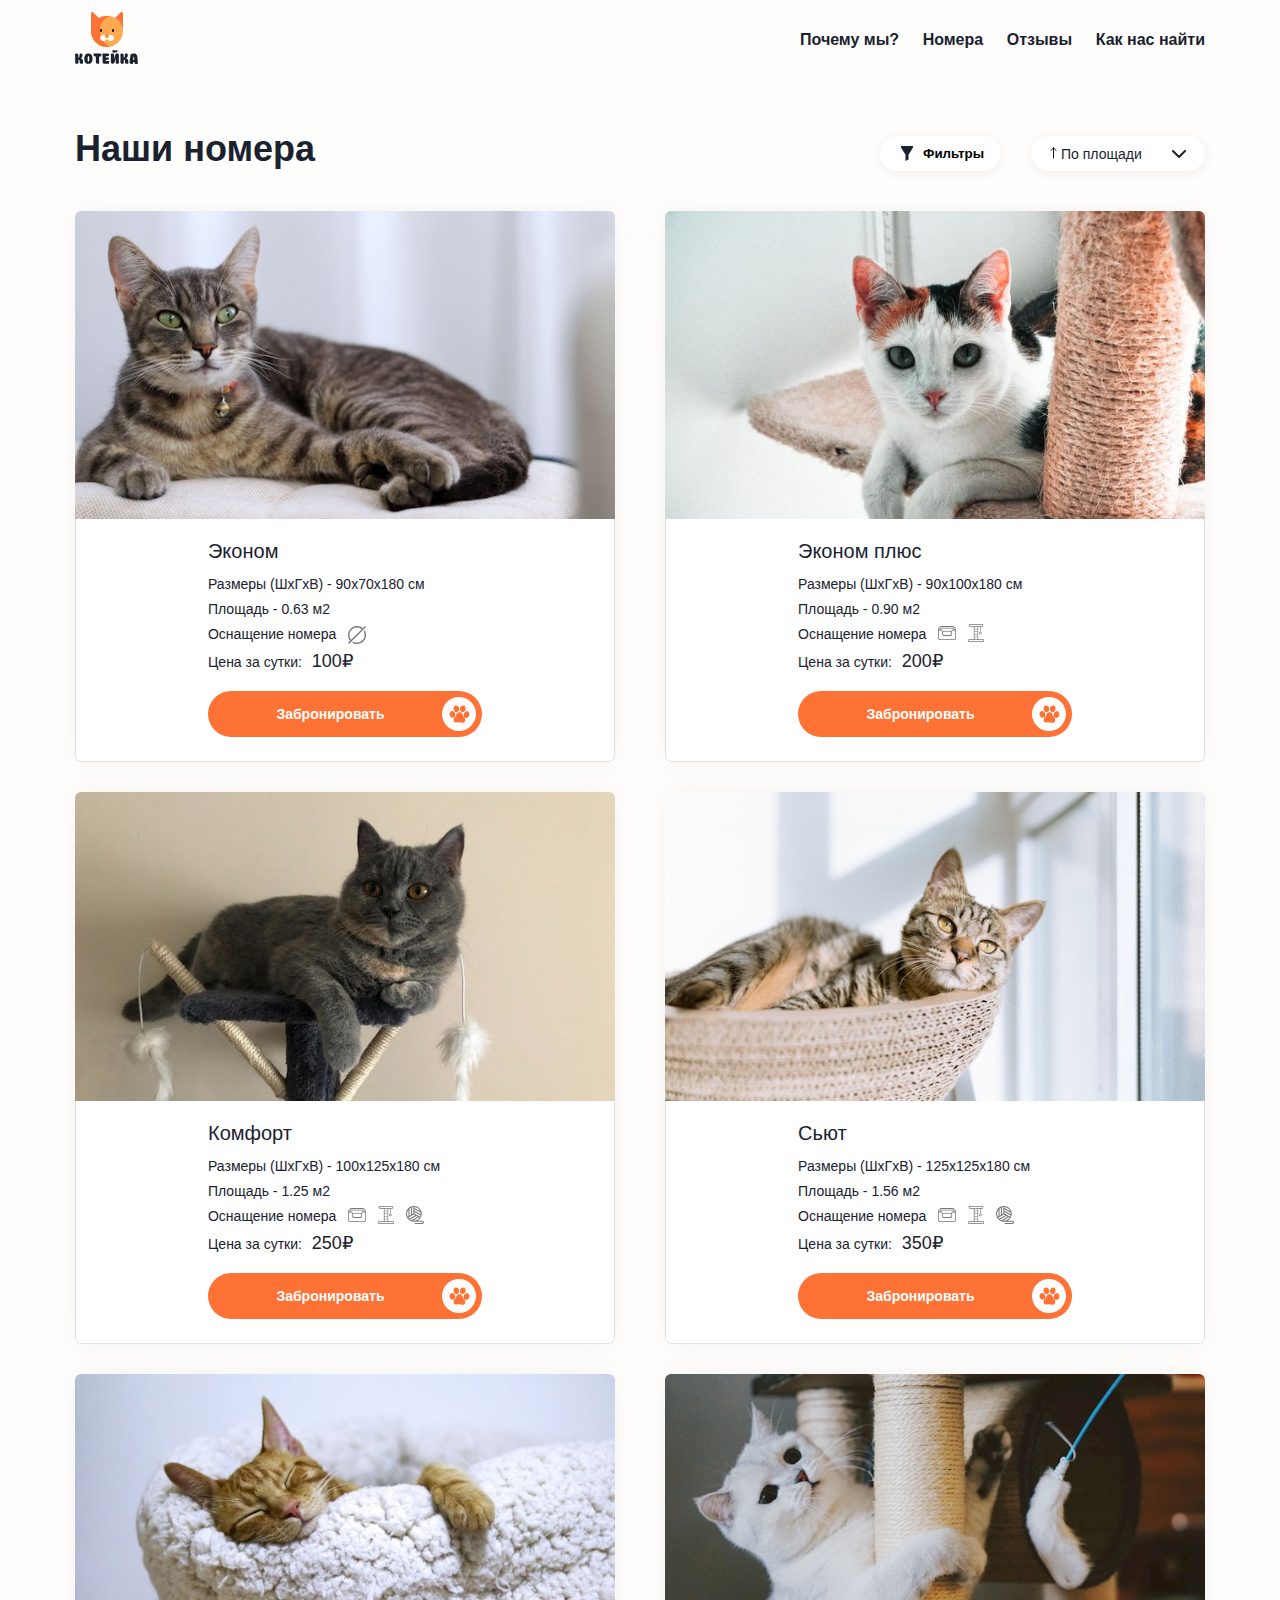
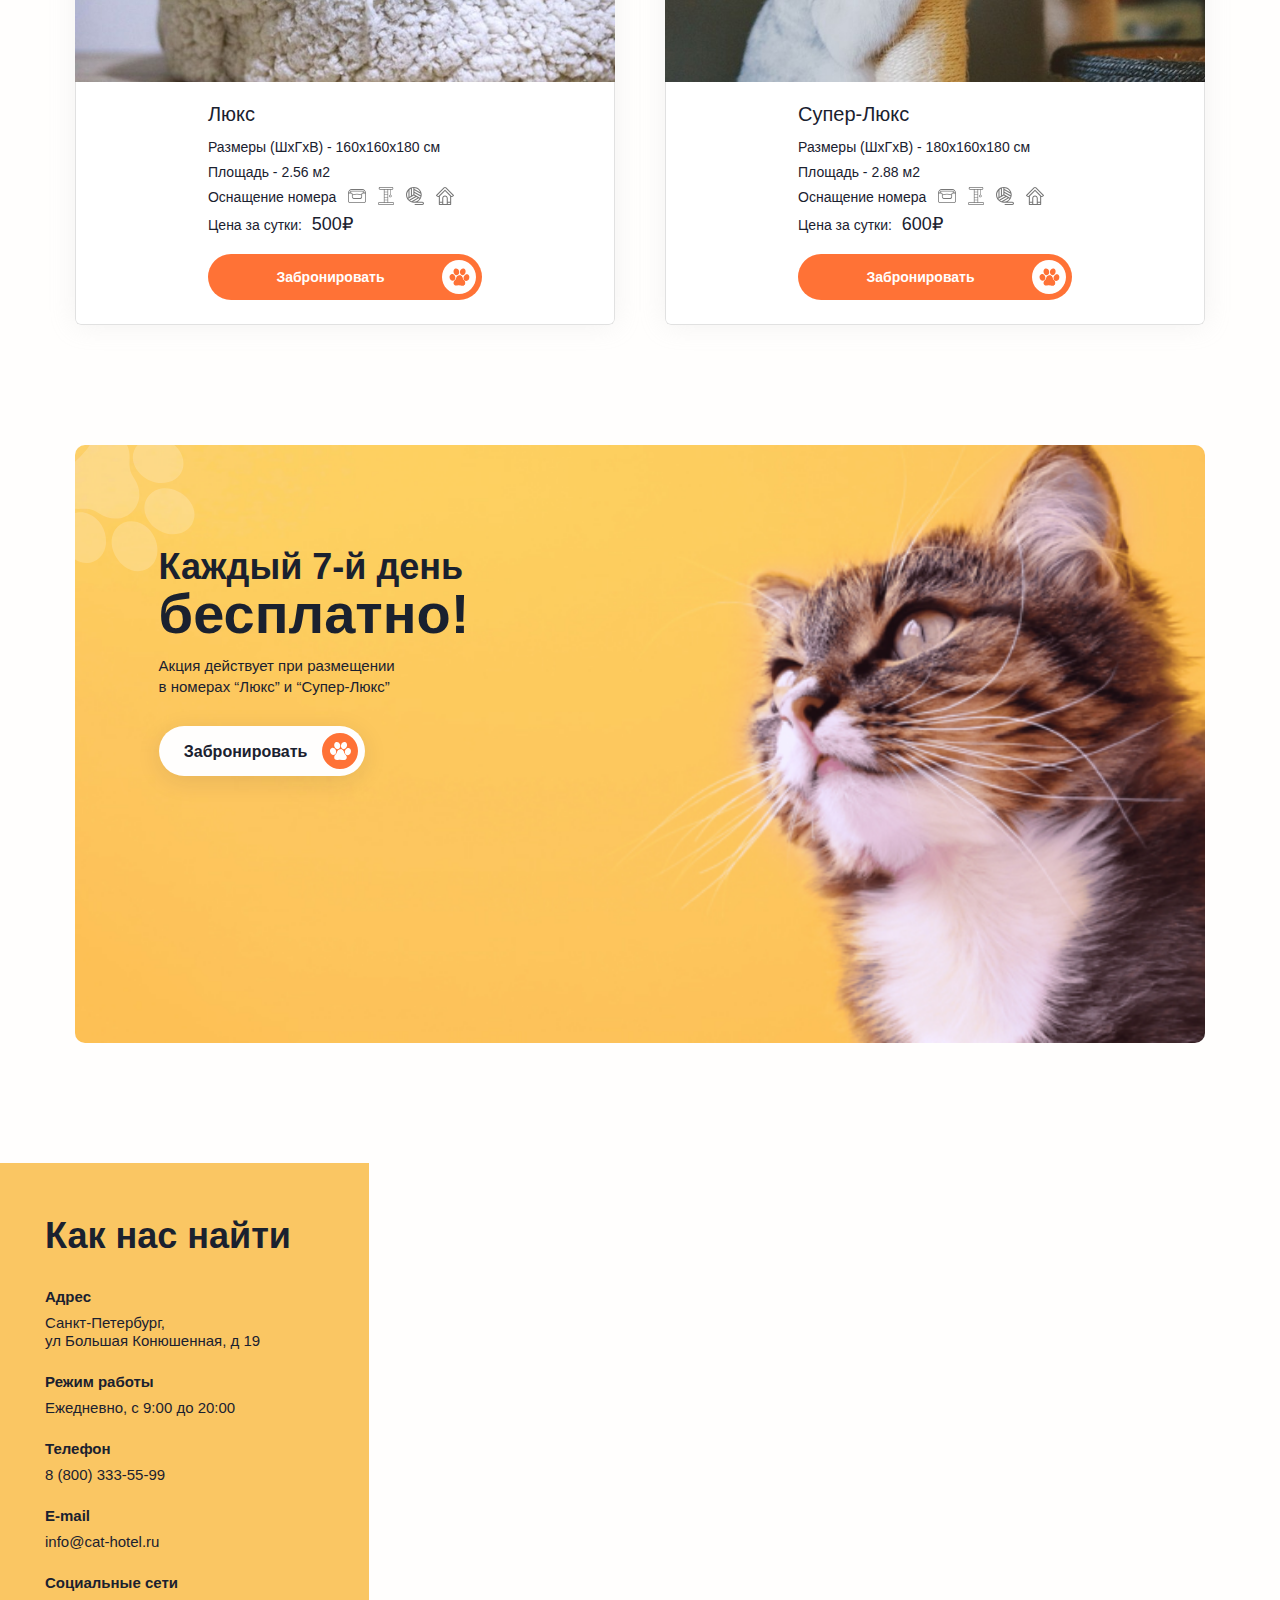
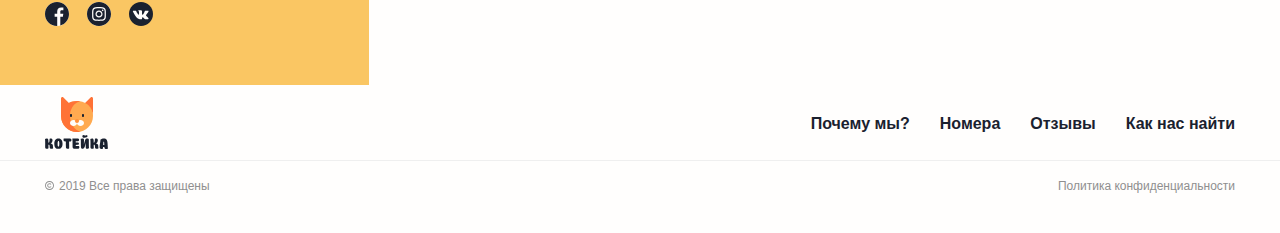
==== commit 75a6a0d7: "Add files via upload" ====
--- a/apartaments.html
+++ b/apartaments.html
@@ -16,11 +16,9 @@
     <meta name="msapplication-config" content="img/favicon/browserconfig.xml">
     <meta name="theme-color" content="#ffffff">
 
-    <link rel="stylesheet" href="css/normalize.min.css">
-    <link rel="stylesheet" href="css/fonts.min.css">
     <link rel="stylesheet" href="css/swiper.min.css">
     <link rel="stylesheet" href="css/style.min.css">
-    <script src="https://api-maps.yandex.ru/2.1/?apikey=ваш API-ключ&lang=ru_RU" type="text/javascript">
+    <script src="https://api-maps.yandex.ru/2.1/?lang=ru_RU">
     </script>
 </head>
 
@@ -265,7 +263,7 @@
                         Акция действует при размещении<br>
                         в номерах “Люкс” и “Супер-Люкс”
                     </p>
-                    <a class="bunner__button cover-button" href="#apartaments__list">Забронировать</a>
+                    <a class="bunner__button cover-button">Забронировать</a>
                 </div>
             </div>
         </section>
--- a/css/style.min.css
+++ b/css/style.min.css
@@ -1,2 +1,2 @@
-@charset "UTF-8";.contacts__map,.custom-select,.visually-hidden,body.body-lock{overflow:hidden}*,::after,::before{margin:0;padding:0;border:0;-webkit-box-sizing:border-box;box-sizing:border-box;-webkit-user-select:none;-moz-user-select:none;-ms-user-select:none;user-select:none}html{scroll-behavior:smooth}h1,h2,h3,h4,h5,h6{margin:0}ul{list-style:none}img{max-width:100%;height:auto}a{margin:0;padding:0;text-decoration:none;color:#1A212F}fieldset{padding:0}body{min-width:320px;margin:0 auto;font-family:Lato,Arial,Helvetica,sans-serif;color:#1A212F;background-color:#FFFEFD}.apartaments-item__title,.catalog-apartaments__title,.description-title,.header-contacts__phone,.header-contacts__title,.header-menu__link,.section-title{font-family:Rubik,Arial,Helvetica,sans-serif}.visually-hidden{position:absolute;width:1px;height:1px;margin:-1px;border:0;padding:0;clip:rect(0 0 0 0)}.header{padding-left:4.6875%;padding-right:4.6875%}.header__nav{position:relative;display:-webkit-box;display:-ms-flexbox;display:flex;-webkit-box-pack:justify;-ms-flex-pack:justify;justify-content:space-between;-webkit-box-align:center;-ms-flex-align:center;align-items:center;min-height:62px}.header-menu__mobile-contacts,.logo{display:block}.logo{width:46px;height:38px}.header__menu-button{width:40px;height:40px;border:none;outline:0;background-color:transparent;-webkit-transition:.3s;transition:.3s;right:-8px}.header__menu-button::after,.header__menu-button::before{border-radius:2px;background-color:#1A212F;position:absolute}.header__logo,.header__menu-button{position:relative;z-index:7}.header__menu-button::before{content:"";width:24px;height:2px;left:8px;top:12px;-webkit-box-shadow:0 7px 0 0 #1A212F;box-shadow:0 7px 0 0 #1A212F;-webkit-transition:.2s;transition:.2s}.custom-select::before,.header__menu-button::after{-webkit-transition:.2s;content:""}.header__menu-button::after{width:24px;height:2px;left:8px;bottom:12px;transition:.2s}.header-menu,.intro{background-color:#FAC663}.header-menu{position:absolute;min-height:519px;top:0;left:-105.2%;right:-5.2%;padding-left:5.2%;padding-top:95px;z-index:-1;opacity:0;-webkit-transition:.3s ease-in;transition:.3s ease-in}.apartaments-item__text span,.nav-menu__item--mobile-disabled{display:none}.header--mobile-menu-active .header__menu-button::before{width:21px;left:10px;top:20px;-webkit-transform:rotate(45deg);transform:rotate(45deg);-webkit-box-shadow:none;box-shadow:none}.header--mobile-menu-active .header__menu-button::after{width:21px;left:10px;bottom:18px;-webkit-transform:rotate(-45deg);transform:rotate(-45deg)}.header--mobile-menu-active .header-menu{z-index:6;opacity:1;left:-5.2%;-webkit-transition:.3s ease-out;transition:.3s ease-out}.header-menu__item{margin-bottom:15px}.header-contacts__title,.header-menu__link{font-weight:500;font-size:20px;line-height:24px}.header-contacts__title{margin-bottom:32px}.header-contacts__phone{display:block;font-size:16px;color:#1A212F;margin-bottom:20px}.social-list{display:-webkit-box;display:-ms-flexbox;display:flex}.social-list__link{display:block;width:24px;height:27px;margin-right:20px;font-size:0;background-size:24px}.social-list__link--facebook{background-image:url(../img/icon-facebook.svg);background-repeat:no-repeat;background-position:center}.social-list__link--instagram{background-image:url(../img/icon-instagram.svg);background-repeat:no-repeat;background-position:center}.social-list__link--vk{background-image:url(../img/icon-vk.svg);background-repeat:no-repeat;background-position:center}.intro{min-height:457px;height:142vw;max-height:675px;background-image:url(../img/intro-background-mobile.jpg);background-size:cover;background-repeat:no-repeat;background-position:center bottom;text-align:center}.intro__content{padding-top:45px;margin-bottom:35px}.intro__city{font-weight:400;font-size:12px;line-height:14px}.intro__title{margin-bottom:10px;font-family:Rubik;font-weight:700;font-size:44px;line-height:49px}.intro__description{font-weight:500;font-size:16px;line-height:19px}.cover-button{display:block;width:206px;height:50px;padding-top:16px;padding-right:32px;background-color:#FFFEFD;background-image:url(../img/button-paw.svg);background-repeat:no-repeat;background-position:right 7px top 7px;-webkit-box-shadow:0 5px 25px rgba(26,33,47,.1);box-shadow:0 5px 25px rgba(26,33,47,.1);border-radius:25px;font-weight:600;font-size:16px;line-height:19px}.intro__button{margin:0 auto}.features{background-image:url(../img/background-paw-1.svg);background-repeat:no-repeat;background-size:144px auto;background-position:right -45px top 37px;padding:64px 4.6875% 30px}.section-title{text-align:center;font-weight:700;font-size:28px;line-height:33px}.features__title{margin-bottom:33px}.features__item{min-width:290px;margin:0 auto 30px;padding:110px 25px 19px;background:25px 25px #FFF;-webkit-box-shadow:0 0 25px rgba(208,208,208,.25);box-shadow:0 0 25px rgba(208,208,208,.25);border-radius:8px;background-size:60px}.apartaments,.features__item--food,.features__item--temperature,.features__item--veterinarians,.features__item--video,.features__item--walk,.features__item--zootaxi{background-repeat:no-repeat}.apartaments-item__description,.feedback-item{-webkit-box-shadow:0 0 25px rgba(208,208,208,.25)}.features__item:last-child{margin-bottom:0}.description-title{font-style:normal;font-weight:500;font-size:18px;line-height:140%}.features__item__title{margin-bottom:9px}.features__text{font-size:15px;line-height:140%}.features__item--temperature{background-image:url(../img/features-item-1.svg)}.features__item--video{background-image:url(../img/features-item-2.svg)}.features__item--zootaxi{background-image:url(../img/features-item-3.svg)}.features__item--food{background-image:url(../img/features-item-4.svg)}.features__item--walk{background-image:url(../img/features-item-5.svg)}.features__item--veterinarians{background-image:url(../img/features-item-6.svg)}.apartaments{padding-top:35px;background-image:url(../img/background-fish.svg);background-size:150px auto;background-position:0 72px}.apartaments__title{margin-bottom:33px}.apartaments__slider{min-width:290px;margin:0 auto;padding-bottom:37px;padding-left:4.6875%;padding-right:4.6875%}.apartaments__list{margin-bottom:30px}.apartaments-item__image{width:100%;border-radius:8px 8px 0 0}.apartaments-item__description-wrap{width:240px;margin:0 auto}.apartaments-item__description{margin-top:-4px;padding:20px 25px 25px;background:#FFF;box-shadow:0 0 25px rgba(208,208,208,.25);border-radius:0 0 8px 8px}.apartaments-item__title{margin-bottom:18px;font-style:normal;font-weight:500;font-size:20px;line-height:24px}.apartaments-item__text,.popup__input{margin-bottom:20px}.apartaments-item__sub-text{padding-left:19px;position:relative;margin-bottom:9px;font-size:15px;line-height:19px}.apartaments-item__sub-text:last-child{margin-bottom:0}.apartaments-item__sub-text::before{content:"";display:block;position:absolute;width:11px;height:11px;border-radius:50%;left:0;top:3px;background:#FAC663}.apartaments-item__link,.room__to-book{height:50px;padding-top:16px;-webkit-box-shadow:0 5px 25px rgba(26,33,47,.1)}.apartaments-item__link{display:block;width:240px;margin:0 auto;padding-left:49px;background:url(../img/button-paw-revere.svg) right 7px top 7px no-repeat #FF7236;box-shadow:0 5px 25px rgba(26,33,47,.1);border-radius:25px;color:#FFFEFD}.feedback-item__information,.swiper-buttons-container{display:none}.swiper-container-horizontal>.swiper-pagination-bullets,.swiper-pagination-custom,.swiper-pagination-fraction{bottom:20px}.swiper-pagination-bullet{width:12px;height:12px;background:#E1E1E1;opacity:1}.swiper-container-horizontal>.swiper-pagination-bullets .swiper-pagination-bullet{margin:0 6px}.swiper-pagination-bullet-active{background:#FAC663}.feedback{padding-top:40px;background-image:url(../img/background-paw-2.svg);background-repeat:no-repeat;background-size:145px auto;background-position:right -42px top 8px}.feedback__slider{width:100%;min-width:290px;margin:0 auto;padding:33px 4.6875% 65px}.feedback-item{position:relative;min-height:130px;background:#FFF;box-shadow:0 0 25px rgba(208,208,208,.25);border-radius:8px;padding:22px 20px 20px 56px;font-weight:600;font-size:15px;line-height:140%}.feedback-item::before{content:'“';position:absolute;top:42px;left:25px;font-weight:500;font-size:54px;color:#FAC663}.contacts{padding-top:46px}.contacts__text{background:#FAC663;padding:34px 4.6875% 39px}.contacts__title{text-align:left;margin-bottom:31px}.contacts-item{margin-bottom:23px}.contacts-item:last-child{margin-bottom:0}.contacts-item__title{font-weight:700;font-size:15px;line-height:18px;margin-bottom:8px}.contacts-item__link,.contacts-item__text{font-weight:400;font-size:15px;line-height:18px;color:#1A212F}.social-list--smaller-distance .social-list__link{margin-right:18px}.contacts__map{height:300px}.footer__nav{border-bottom:1px solid #EFEFEF;padding:30px 4.6875% 25px}.footer__logo{margin-bottom:23px}.footer-menu{display:-webkit-box;display:-ms-flexbox;display:flex;-ms-flex-wrap:wrap;flex-wrap:wrap}.footer-menu__item{width:45%;margin-bottom:13px}.footer-menu__item:nth-child(2n){margin-bottom:0}.footer-menu__item:nth-child(1){-webkit-box-ordinal-group:2;-ms-flex-order:1;order:1}.footer-menu__item:nth-child(2){-webkit-box-ordinal-group:4;-ms-flex-order:3;order:3}.footer-menu__item:nth-child(3){-webkit-box-ordinal-group:3;-ms-flex-order:2;order:2}.footer-menu__item:nth-child(4){-webkit-box-ordinal-group:5;-ms-flex-order:4;order:4}.copyright,.custom-select,.custom-select__list{-ms-flex-direction:column;-webkit-box-orient:vertical;-webkit-box-direction:normal}.footer-menu__link{font-weight:600;font-size:16px;line-height:19px}.copyright{display:-webkit-box;display:-ms-flexbox;display:flex;flex-direction:column;font-weight:400;font-size:12px;line-height:14px;color:#8F8F8F;padding:12px 4.6875% 25px}.copyright__rights{padding-left:14px;background-image:url(../img/icon-copyright.svg);background-repeat:no-repeat;background-position:0 2px;margin-bottom:15px}.catalog-apartaments{position:relative;padding-left:4.6875%;padding-right:4.6875%;margin-top:34px;padding-bottom:70px}.catalog-apartaments__header{margin-bottom:30px}.catalog-apartaments__title{margin-bottom:33px;font-weight:700;font-size:28px;line-height:33px}.catalog-apartaments__filter-button,.custom-select{height:35px;background:#FFF;-webkit-box-shadow:0 2px 12px rgba(173,152,143,.18);box-shadow:0 2px 12px rgba(173,152,143,.18);border-radius:25px}.catalog-apartaments__controls{display:-webkit-box;display:-ms-flexbox;display:flex;font-family:Lato,Arial,Helvetica,sans-serif;font-size:14px;line-height:17px}.catalog-apartaments__filter-button{width:111px;padding-left:37px;font-weight:600;text-align:left;background-image:url(../img/apartaments-catalog/filter-icon.svg);background-repeat:no-repeat;background-size:12px auto;background-position:15px 10px}.custom-select{position:relative;display:-webkit-box;display:-ms-flexbox;display:flex;flex-direction:column;width:154px;margin-left:auto;font-weight:400;cursor:pointer}.custom-select::before{position:absolute;top:14px;right:14px;z-index:2;display:block;width:14px;height:8px;background-image:url(../img/apartaments-catalog/select-open-arrow.svg);background-repeat:no-repeat;background-position:0 0;transition:.2s}.custom-select--open{-webkit-box-shadow:0 0 0 0 transparent;box-shadow:0 0 0 0 transparent;outline:0;overflow:visible}.filter__input:focus+.filter__label::before,.popup__input--date:focus+.date-cover{outline:-webkit-focus-ring-color auto 5px}.custom-select--open::before{-webkit-transform:rotateX(180deg);transform:rotateX(180deg)}.custom-select__list{position:absolute;left:0;right:0;top:0;display:-webkit-box;display:-ms-flexbox;display:flex;flex-direction:column;background-color:#fff;border-radius:4px;-webkit-box-shadow:0 2px 12px rgba(173,152,143,.18);box-shadow:0 2px 12px rgba(173,152,143,.18)}.custom-select__list--hidden{display:none}.custom-select__item{display:block;padding-top:10px;padding-bottom:8px;padding-left:25px;background-color:transparent;cursor:pointer;background-repeat:no-repeat;background-position-x:14px;background-position-y:11px}.custom-select__item:hover{background-color:#f5f5f5}.custom-select__current .custom-select__item:hover{background-color:transparent}.custom-select__item--area-up,.custom-select__item--price-up{background-image:url(../img/apartaments-catalog/apartaments-select-arrow-up.svg)}.custom-select__item--area-down,.custom-select__item--price-down{background-image:url(../img/apartaments-catalog/apartaments-select-arrow-down.svg)}.popup,.popup-filter{position:fixed;top:0;background:rgba(255,254,253,.8);opacity:0;-webkit-transition:opacity .2s;overflow-y:auto;overflow-x:hidden}.popup-filter{left:0;width:100%;height:100%;z-index:9;transition:opacity .2s}.popup-filter--close{display:none}.popup-content{min-height:100%;display:-webkit-box;display:-ms-flexbox;display:flex;-webkit-box-pack:center;-ms-flex-pack:center;justify-content:center;-webkit-box-align:center;-ms-flex-align:center;align-items:center;padding:60px 10px}.catalog-apartaments__filter{position:relative;width:290px;background:#FFFEFD;-webkit-box-shadow:0 4px 25px rgba(153,153,153,.25);box-shadow:0 4px 25px rgba(153,153,153,.25);border-radius:6px;-webkit-transition:-webkit-transform .2s;transition:-webkit-transform .2s;transition:transform .2s;transition:transform .2s,-webkit-transform .2s;-webkit-transform:scale(.8);transform:scale(.8);padding:48px 25px 50px}.catalog-apartaments__filter--close{display:none}.equipment-wrap,.filter-buttons{display:-ms-flexbox;display:-webkit-box}.filter__close{right:7px;top:7px}.popup-close-button{position:absolute;width:40px;height:40px;background-color:transparent;background-image:url(../img/close-button-image.svg);background-repeat:no-repeat;background-position:center;font-size:0;cursor:pointer}.filter__price{margin-bottom:28px}.subsection-title{margin-bottom:15px;font-weight:500;font-size:16px;line-height:19px}.price-input,.subsection-title__symbol{line-height:17px;font-size:14px}.price-button-wrap{display:-webkit-box;display:-ms-flexbox;display:flex}.price-input{-webkit-box-sizing:border-box;box-sizing:border-box;padding:8px;width:99px;border:1px solid #E1E1E1;font-family:Lato;color:#1A212F}.price-input:last-child{margin-left:14px}.price-input::-webkit-input-placeholder{font-family:Lato;font-size:14px;line-height:17px;color:#1A212F}.price-input::-moz-placeholder{font-family:Lato;font-size:14px;line-height:17px;color:#1A212F}.price-input:-ms-input-placeholder{font-family:Lato;font-size:14px;line-height:17px;color:#1A212F}.price-input::-ms-input-placeholder{font-family:Lato;font-size:14px;line-height:17px;color:#1A212F}.price-input::placeholder{font-family:Lato;font-size:14px;line-height:17px;color:#1A212F}.banner__title,.catalog-item__title,.room__title{font-family:Rubik,Arial,Helvetica,sans-serif}.price-input::-webkit-inner-spin-button{-webkit-appearance:none}.price-input::-webkit-outer-spin-button{-webkit-appearance:none}.filter__area{margin-bottom:26px}.filter-list__item:not(:last-child){height:24px;margin-bottom:15px}.filter__input{cursor:pointer;position:absolute;width:1px;height:1px;margin:-1px;border:0;padding:0;clip:rect(0 0 0 0);overflow:hidden}.filter__label{position:relative;padding-left:34px;font-size:14px;line-height:26px;cursor:pointer}.filter__label::before{content:"";position:absolute;left:0;width:24px;height:24px;border:1px solid #E1E1E1;background-position:left 5px top 7px;background-repeat:no-repeat;background-size:12px auto}.filter__input:checked+.filter__label::before{background-image:url(../img/apartaments-catalog/filter-checkbox.svg)}.filter__equipment{margin-bottom:33px}.filter-buttons{display:flex;-webkit-box-orient:vertical;-webkit-box-direction:normal;-ms-flex-direction:column;flex-direction:column;font-weight:600;font-size:14px;line-height:17px}.filter-button{width:100%;height:42px;border-radius:25px;cursor:pointer}.filter-buttons__apply{margin-bottom:15px;background:#FAC663}.filter-buttons__reset{border:2px solid #FAC663;background-color:transparent}.catalog-apartaments__item{-webkit-box-shadow:0 0 25px rgba(208,208,208,.25);box-shadow:0 0 25px rgba(208,208,208,.25);border-radius:6px;overflow:hidden}.catalog-item:not(:last-child){margin-bottom:30px}.image-container{width:100%;height:57.8125vw}.catalog-item__image{width:100%;height:100%;-o-object-fit:cover;object-fit:cover;-o-object-position:center;object-position:center}.catalog-item__description-wrap{padding-bottom:24px;background:#FFF;border-left:1px solid #E1E1E1;border-right:1px solid #E1E1E1;border-bottom:1px solid #E1E1E1;border-radius:0 0 6px 6px}.catalog-item__description{width:250px;padding-left:5px;margin:0 auto 19px;padding-top:20px}.catalog-item__title{margin-bottom:13px;font-weight:500;font-size:20px;line-height:24px}.catalog-item__link,.catalog-item__price{font-family:Lato,Arial,Helvetica,sans-serif}.catalog-item__parameters{font-weight:400;font-size:14px;line-height:17px}.catalog-item__parameter{margin-bottom:8px}.equipment-wrap{display:flex;-webkit-box-pack:start;-ms-flex-pack:start;justify-content:flex-start}.equipment-list{display:-webkit-box;display:-ms-flexbox;display:flex}.catalog-item__equipment{margin-top:-2px}.equipment-list__item{position:relative;margin-left:12px}.equipment-list__item:first-child{padding-top:2px}.equipment-list__item:first-child .equipment-list__title{left:-30px}.equipment-list__item:nth-child(2) .equipment-list__title,.equipment-list__item:nth-child(3) .equipment-list__title{right:-34px}.equipment-list__item:nth-child(4) .equipment-list__title{right:-10px}.equipment-list__item::before{content:"";display:none;position:absolute;top:-21px;left:2px;z-index:10;width:13px;height:13px;background-color:#FFFEFD;border-right:1px solid #FAC663;border-bottom:1px solid #FAC663;-webkit-transform:rotate(45deg);transform:rotate(45deg)}.equipment-list__title{display:none;position:absolute;top:-46px;background:#FFFEFD;padding:8px 10px;border-radius:4px;border:1px solid #FAC663;-webkit-box-shadow:0 4px 12px rgba(173,152,143,.18);box-shadow:0 4px 12px rgba(173,152,143,.18);font-weight:600;font-size:12px;line-height:14px;white-space:nowrap}.catalog-item__link,.room__to-book{display:block;background-color:#FF7236;background-image:url(../img/button-paw-revere.svg);background-repeat:no-repeat;color:#FFFEFD}.equipment-list__item:hover .equipment-list__title,.equipment-list__item:hover::before{display:block}.catalog-item__price{font-weight:500;font-size:18px;line-height:21px}.catalog-item__price:first-child{margin-left:6px}.catalog-item__link-wrap{padding:0 8.3333%}.catalog-item__link{width:240px;height:46px;margin:0 auto;padding-top:15px;padding-right:29px;border-radius:25px;background-position:right 6px top 6px;background-size:34px;font-weight:600;font-size:14px;line-height:17px;text-align:center}.room{padding-left:4.6875%;padding-right:4.6875%;padding-top:40px;margin-bottom:17px}.room__images{margin-bottom:33px}.gallery-top{border-radius:8px;margin-bottom:16px}.gallery-top__slide{height:89.925vw}.gallery-thumbs{border-radius:4px}.gallery-thumbs__slide{height:20.3689vw;border-radius:4px}.banner__body,.gallery-top__slide .room__image{border-radius:8px}.room__image{display:block;width:100%;height:100%;margin:0;padding:0;-o-object-fit:cover;object-fit:cover}.gallery-thumbs__slide .room__image{border-radius:4px}.room__description{width:290px;margin:0 auto}.room__title{font-weight:700;font-size:28px;line-height:33px;margin-bottom:21px}.room__parameters{font-size:15px;line-height:18px;margin-bottom:26px}.room__parameter:not(:last-child){margin-bottom:13px}.room__equipment{margin-top:-2px}.equipment__item{display:-webkit-box;display:-ms-flexbox;display:flex;-webkit-box-align:start;-ms-flex-align:start;align-items:flex-start;margin-bottom:15px}.equipment__image{margin-right:10px}.equipment__title{line-height:15px;padding-top:2px}.room__price{font-weight:500;font-size:18px;line-height:22px}.room__to-book{width:100%;padding-left:76px;background-position:right 7px top 7px;box-shadow:0 5px 25px rgba(26,33,47,.1);border-radius:25px;cursor:pointer}.banner{padding-left:4.6875%;padding-right:4.6875%;margin-bottom:24px}.banner__body{width:100%;height:155vw;min-height:496px;max-height:734px;background-color:#FAC663;background-image:url(../img/apartaments-catalog/banner-paw.svg),url(../img/apartaments-catalog/banner-foto-mobile.jpg);background-repeat:no-repeat,no-repeat;background-position:-36px -24px,center bottom;background-size:auto,cover}.banner__content{padding-top:45px}.banner__title{font-weight:700;font-size:24px;line-height:28px;text-align:center;margin-bottom:11px}.banner__accent{font-size:37px;line-height:38px}.banner__text{font-weight:400;font-size:15px;line-height:140%;text-align:center;margin-bottom:24px}.bunner__button{margin:0 auto;text-align:center}.popup{width:100%;height:100%;left:0;z-index:100;transition:opacity .2s}.popup-animation{opacity:1}.popup--close{display:none}.popup-wrap,.popup__date-wrap{display:-webkit-box;display:-ms-flexbox}.popup-wrap{min-height:100%;display:flex;-webkit-box-pack:center;-ms-flex-pack:center;justify-content:center;-webkit-box-align:center;-ms-flex-align:center;align-items:center;padding:10px}.popup__booking,.popup__feedback{width:290px;padding-bottom:60px;background-color:#FFFEFD;-webkit-box-shadow:0 0 25px rgba(153,153,153,.25);box-shadow:0 0 25px rgba(153,153,153,.25);border-radius:10px;background-repeat:no-repeat;-webkit-transition:-webkit-transform .2s;transition:-webkit-transform .2s;transition:transform .2s;transition:transform .2s,-webkit-transform .2s;-webkit-transform:scale(.8);transform:scale(.8)}.popup-inner-animation{-webkit-transition:-webkit-transform .2s cubic-bezier(.9,1.84,.54,1.31);transition:-webkit-transform .2s cubic-bezier(.9,1.84,.54,1.31);transition:transform .2s cubic-bezier(.9,1.84,.54,1.31);transition:transform .2s cubic-bezier(.9,1.84,.54,1.31),-webkit-transform .2s cubic-bezier(.9,1.84,.54,1.31);-webkit-transform:scale(1);transform:scale(1)}.popup__booking{padding-top:55px;padding-left:15px;padding-right:15px;background-image:url(../img/popup-background.svg);background-position:-13px -22px}.popup__close{right:7px;top:7px}.popup__title{font-family:Rubik,Arial,Helvetica,sans-serif;font-weight:700;font-size:24px;line-height:28px;text-align:center;margin-bottom:34px}.date-cover,.popup__date-text{font-size:15px;line-height:18px}.popup__input{width:100%;height:52px;border:1px solid #D7D7D7;border-radius:25px;padding:0 19px}.popup__input::-webkit-input-placeholder{font-weight:400;font-size:15px;line-height:18px;color:#1A212F}.popup__input::-moz-placeholder{font-weight:400;font-size:15px;line-height:18px;color:#1A212F}.popup__input:-ms-input-placeholder{font-weight:400;font-size:15px;line-height:18px;color:#1A212F}.popup__input::-ms-input-placeholder{font-weight:400;font-size:15px;line-height:18px;color:#1A212F}.popup__input::placeholder{font-weight:400;font-size:15px;line-height:18px;color:#1A212F}.popup__date{margin-bottom:35px}.popup__date-text{font-weight:400;margin-top:-2px;margin-bottom:10px}.popup__date-wrap{display:flex;-webkit-box-pack:justify;-ms-flex-pack:justify;justify-content:space-between}.popup__date-max,.popup__date-min{display:-webkit-box;display:-ms-flexbox;display:flex;-webkit-box-pack:start;-ms-flex-pack:start;justify-content:flex-start;-webkit-box-align:center;-ms-flex-align:center;align-items:center}.date-item-wrap{position:relative;width:107px;height:52px;margin-left:5px;cursor:pointer}.date-cover{position:absolute;left:0;right:0;top:0;bottom:0;border:1px solid #D7D7D7;border-radius:25px;font-weight:400;text-align:center;padding-top:17px}.popup__input--date{position:absolute;left:0;right:0;top:0;bottom:0;z-index:2;width:inherit;margin:0;padding:0;opacity:0;cursor:pointer}.popup__input--date:focus+.date-cover{outline-offset:0}.popup__input--date::-webkit-datetime-edit{display:none}.popup__input--date::-webkit-calendar-picker-indicator{position:absolute;left:-24px;top:0;width:100px;height:46px;border-radius:25px;color:transparent;background:0 0}.button-done,.popup__submit{height:50px;background-color:#FF7236;background-image:url(../img/button-paw-revere.svg);background-repeat:no-repeat;background-position:top 7px right 7px;-webkit-box-shadow:0 5px 25px rgba(26,33,47,.1);box-shadow:0 5px 25px rgba(26,33,47,.1);border-radius:25px;font-weight:600;font-size:16px;line-height:19px;color:#FFFEFD;text-align:left;cursor:pointer}.popup__submit{width:260px;padding-left:47px}.popup__submit:disabled{-webkit-filter:grayscale(1);filter:grayscale(1);cursor:auto}.popup__feedback{padding-top:55px;margin-bottom:20px;text-align:center;background-image:url(../img/popup-feedback-background.svg);background-position:-23px 187px}.popup__title--feedback{margin-bottom:11px}.popup__text{font-weight:400;font-size:16px;line-height:140%;text-align:center;padding:0 63px;margin-bottom:29px}.button-done{min-width:122px;margin:0 auto;padding-left:34px}.popup__error-message{position:absolute;left:15px;max-width:260px;padding:20px;border-radius:10px;border:2px solid #000;background-color:#FAC663;color:#000;-webkit-transition-duration:.2s;transition-duration:.2s;opacity:0;-webkit-transform:translateY(-9px);transform:translateY(-9px)}.popup__error-message span{width:20px;height:20px;background-color:#FAC663;border-right:2px solid #000;border-bottom:2px solid #000;position:absolute;left:25px;bottom:-12px;-webkit-transform:rotate(45deg);transform:rotate(45deg)}@media (min-width:768px){.features,.header{padding-left:5.859375%}.header{padding-right:5.859375%}.header__nav{position:static;display:-webkit-box;display:-ms-flexbox;display:flex;-webkit-box-pack:justify;-ms-flex-pack:justify;justify-content:space-between;-webkit-box-align:center;-ms-flex-align:center;align-items:center;min-height:76px}.logo{width:63px;height:52px}.header__menu-button{display:none}.header-menu{position:static;min-height:0;padding:2px 0 0;background-color:transparent;z-index:0;opacity:1;-webkit-transition:0s;transition:0s;width:405px;display:-webkit-box;display:-ms-flexbox;display:flex;-webkit-box-pack:justify;-ms-flex-pack:justify;justify-content:space-between}.header-menu__item{margin-bottom:0}.header-menu__mobile-contacts{display:none}.nav-menu__item--mobile-disabled{display:block}.header-menu__link{font-family:Lato,Arial,Helvetica,sans-serif;font-style:normal;font-weight:600;font-size:16px;line-height:19px}.intro{min-height:868px;max-height:954px;background-image:url(../img/intro-background-tablet.jpg)}.intro__content{padding-top:136px;margin-bottom:34px}.intro__city{font-size:14px;line-height:17px}.intro__title{margin-bottom:8px;font-size:62px;line-height:67px}.intro__description{font-size:20px;line-height:24px}.features{padding-top:111px;padding-right:5.859375%;background-size:378px auto;background-position:right -124px top -14px}.section-title{font-size:36px;line-height:43px}.features__title{margin-bottom:51px}.features-list{display:-webkit-box;display:-ms-flexbox;display:flex;-ms-flex-wrap:wrap;flex-wrap:wrap;-webkit-box-pack:justify;-ms-flex-pack:justify;justify-content:space-between}.features__item{width:47.7876%;min-height:285px;margin:0 0 30px;padding:123px 18px 20px 25px;background-size:75px}.features__item:last-child{margin-bottom:30px}.description-title{font-size:20px}.apartaments{padding-top:51px;background-size:339px auto;background-position:0 92px}.apartaments__title{margin-bottom:51px}.apartaments__slider{padding-bottom:56px;padding-left:5.859375%;padding-right:5.859375%}.apartaments-item{display:-webkit-box;display:-ms-flexbox;display:flex;-webkit-box-align:center;-ms-flex-align:center;align-items:center;-webkit-box-pack:justify;-ms-flex-pack:justify;justify-content:space-between}.apartaments-item picture{width:65.1917%;height:auto}.apartaments-item__image{width:100%;height:auto;border-radius:10px;vertical-align:bottom}.apartaments-item__description-wrap{margin-left:14%}.apartaments-item__description{width:50.8849%;margin:0 0 0 -16%;padding:36px 26px 40px 40px;border-radius:8px;max-width:490px}.apartaments-item__title{margin-bottom:16px}.apartaments-item__text{margin-bottom:25px}.apartaments-item__text br{display:none}.apartaments-item__text span{display:inline}.apartaments-item__button{width:206px;margin:auto 0 0}.feedback-item,.feedback-wrapper{width:65.1917%}.feedback{padding-top:87px;background-size:298px auto;background-position:right -52px top -9px}.feedback__slider{padding:50px 5.859375% 86px}.feedback-item{min-height:202px;padding:33px 30px 30px 70px}.feedback-item::before{top:60px;left:35px;font-size:72px}.feedback-item__text{margin-bottom:17px}.feedback-item__information{display:-webkit-box;display:-ms-flexbox;display:flex;-webkit-box-pack:justify;-ms-flex-pack:justify;justify-content:space-between;margin-top:auto;font-size:14px;line-height:17px;color:#848484}.contacts{width:100%;display:-webkit-box;display:-ms-flexbox;display:flex;padding-top:96px}.contacts__text{-webkit-box-flex:0;-ms-flex:0 0 369px;flex:0 0 369px;min-height:522px;padding:51px 45px 58px}.contacts__map{height:auto;-webkit-box-flex:1;-ms-flex-positive:1;flex-grow:1;-ms-flex-negative:1;flex-shrink:1}.footer__nav{display:-webkit-box;display:-ms-flexbox;display:flex;-webkit-box-pack:justify;-ms-flex-pack:justify;justify-content:space-between;-webkit-box-align:center;-ms-flex-align:center;align-items:center;padding:12px 45px 11px}.footer__logo{margin-bottom:0}.footer-menu{display:-webkit-box;display:-ms-flexbox;display:flex;-ms-flex-wrap:nowrap;flex-wrap:nowrap}.footer-menu__item{width:auto;margin-bottom:0;margin-left:30px}.footer-menu__item:nth-child(1){-webkit-box-ordinal-group:2;-ms-flex-order:1;order:1}.footer-menu__item:nth-child(2){-webkit-box-ordinal-group:3;-ms-flex-order:2;order:2}.footer-menu__item:nth-child(3){-webkit-box-ordinal-group:4;-ms-flex-order:3;order:3}.footer-menu__item:nth-child(4){-webkit-box-ordinal-group:5;-ms-flex-order:4;order:4}.copyright{-webkit-box-orient:horizontal;-webkit-box-direction:normal;-ms-flex-direction:row;flex-direction:row;-webkit-box-pack:justify;-ms-flex-pack:justify;justify-content:space-between;padding:18px 45px 25px}.catalog-apartaments{padding-left:5.8593%;padding-right:5.8593%;margin-top:51px;padding-bottom:90px}.catalog-apartaments__header{margin-bottom:40px;display:-webkit-box;display:-ms-flexbox;display:flex;-webkit-box-pack:justify;-ms-flex-pack:justify;justify-content:space-between}.catalog-apartaments__title{margin-bottom:0;font-size:36px;line-height:43px}.catalog-apartaments__controls{padding-top:9px}.catalog-apartaments__filter-button{width:121px;padding-left:43px;background-position:21px 10px}.custom-select{width:174px}.custom-select::before{top:14px;right:19px}.filter__close,.popup__close{right:12px;top:12px}.catalog-apartaments__sort-button{margin-left:30px}.custom-select__item{padding-left:30px;background-position-x:19px;background-position-y:11px}.catalog-apartaments__filter{width:332px;padding:48px 60px 50px}.filter-button{width:185px}.catalog-apartaments__list{display:-webkit-box;display:-ms-flexbox;display:flex;-ms-flex-wrap:wrap;flex-wrap:wrap}.popup__date,.room,.room__description{display:-ms-flexbox}.catalog-apartaments__item{-webkit-box-flex:0;-ms-flex:0 0 47.7876%;flex:0 0 47.7876%}.catalog-apartaments__item:nth-child(2n){margin-left:auto}.catalog-item:last-child{margin-bottom:30px}.image-container{height:24.0885vw}.catalog-item__description{width:284px}.catalog-item__link-wrap{padding:0 7.3333%}.banner,.room{padding-right:5.8593%}.catalog-item__link{width:274px}.banner{padding-left:5.8593%}.banner__body{width:100%;height:46.7447vw;min-height:auto;max-height:none;border-radius:10px;background-image:url(../img/apartaments-catalog/banner-paw.svg),url(../img/apartaments-catalog/banner-foto-tablet.jpg);background-position:-51px -43px,center bottom;background-size:201px auto,cover}.banner__content{padding-top:9%;padding-left:7.4%}.banner__title{font-size:36px;line-height:39px;text-align:left;margin-bottom:13px}.banner__accent{font-size:56px;line-height:56px}.banner__text{text-align:left;margin-bottom:29px}.bunner__button{margin:0}.room{padding-left:5.8593%;padding-top:60px;margin-bottom:60px;display:-webkit-box;display:flex}.room__images{width:46.0937vw;margin:0 59px 0 0}.gallery-top{margin-bottom:21px}.gallery-top__slide{height:37.5vw}.gallery-thumbs__slide{height:10.15625vw}.room__description{display:-webkit-box;display:flex;-webkit-box-orient:vertical;-webkit-box-direction:normal;-ms-flex-direction:column;flex-direction:column;width:265px;margin:0}.room__title{font-size:36px;line-height:43px;margin-top:-9px;margin-bottom:26px}.room__parameter:not(:last-child){margin-bottom:15px}.room__to-book{width:206px;padding-left:30px;padding-top:16px;margin-top:auto}.popup__booking,.popup__feedback{width:502px}.popup__title{font-size:28px;line-height:33px;margin-bottom:43px}.date-cover,.popup__date-text{font-size:16px;line-height:19px}.popup__input{padding:0 30px}.popup__booking{padding-top:53px;background-position:-33px -31px;background-size:125px;padding-left:30px;padding-right:30px;text-align:center}.popup__input::-webkit-input-placeholder{font-size:16px;line-height:19px}.popup__input::-moz-placeholder{font-size:16px;line-height:19px}.popup__input:-ms-input-placeholder{font-size:16px;line-height:19px}.popup__input::-ms-input-placeholder{font-size:16px;line-height:19px}.popup__input::placeholder{font-size:16px;line-height:19px}.popup__date{display:-webkit-box;display:flex;-webkit-box-align:center;-ms-flex-align:center;align-items:center;-webkit-box-pack:justify;-ms-flex-pack:justify;justify-content:space-between;margin-bottom:50px}.popup__date-text{margin:0;padding-left:6px}.popup__date-wrap{-webkit-box-flex:0;-ms-flex:0 0 327px;flex:0 0 327px}.date-item-wrap{width:132px;margin-left:10px}.date-cover{padding-left:20px;text-align:left}.popup__submit{width:230px;padding-left:32px}.popup__feedback{padding-top:63px;background-position:-38px 132px;background-size:181px}.popup__title--feedback{margin-bottom:14px}.popup__text{margin-bottom:44px}.popup__error-message{left:30px;max-width:442px}}@media (min-width:1366px){.features,.header{padding-right:98px}body{width:1366px}.header{padding-left:98px}.intro{min-height:504px;height:auto;padding-left:198px;background-image:url(../img/intro-background-desctop.jpg);text-align:left}.intro__content{padding-top:149px}.intro__title{margin-bottom:10px}.cover-button{padding-top:17px;padding-left:30px}.intro__button{margin:0}.features{padding-top:131px;padding-left:98px;background-size:300px auto;background-position:right -1px top 10px}.features__title{margin-bottom:62px}.features__item,.features__item:last-child{margin-bottom:19px}.features__item{width:370px;min-height:321px;padding:148px 30px 22px;background-size:91px;background-position:30px 30px}.description-title{font-size:22px}.features__text{font-size:16px}.apartaments{padding-top:82px;background-size:484px auto;background-position:0 99px}.apartaments__title{margin-bottom:61px}.apartaments__slider{padding-bottom:61px;padding-left:168px;padding-right:168px}.apartaments-item__image{width:600px}.apartaments-item__description{width:500px;margin-left:-140px;padding:34px 40px 40px 100px;border-radius:8px;display:-webkit-box;display:-ms-flexbox;display:flex;-webkit-box-orient:vertical;-webkit-box-direction:normal;-ms-flex-direction:column;flex-direction:column}.apartaments-item__title{margin-bottom:24px;font-size:22px;line-height:26px}.apartaments-item__sub-text{margin-bottom:14px;font-size:16px;line-height:19px}.apartaments-item__sub-text::before{width:13px;height:13px;top:2px}.swiper-buttons-container{width:82px;display:-webkit-box;display:-ms-flexbox;display:flex;-webkit-box-pack:justify;-ms-flex-pack:justify;justify-content:space-between;position:absolute;right:168px;bottom:12px}.swiper-button-next,.swiper-button-prev{position:static;display:block;top:444px;font-size:0;width:36px;height:36px;border-radius:100%;margin:0;background-color:#FFF;-webkit-box-shadow:0 2px 12px rgba(173,152,143,.25);box-shadow:0 2px 12px rgba(173,152,143,.25);background-repeat:no-repeat;background-size:6px 10px}.swiper-button-prev{background-image:url(../img/slider-button-prev.svg);background-position:left 14px center}.swiper-button-next{background-image:url(../img/slider-button-next.svg);background-position:right 14px center}.swiper-button-next:after,.swiper-button-prev:after{content:'';font-family:swiper-icons;font-size:0;letter-spacing:0;line-height:0}.contacts-item__link,.contacts-item__text,.contacts-item__title{line-height:19px;font-size:16px}.feedback{padding-top:119px;background-size:406px auto;background-position:right -48px top -48px}.feedback__slider{padding-top:60px;padding-left:98px;padding-right:98px}.feedback-item{padding:33px 35px 35px 70px;font-weight:500;font-size:16px}.contacts{width:100%;display:-webkit-box;display:-ms-flexbox;display:flex;padding-top:128px}.contacts__text{-webkit-box-flex:0;-ms-flex:0 0 568px;flex:0 0 568px;min-height:580px;padding:62px 45px 58px 198px}.contacts__title{margin-bottom:38px}.contacts-item{margin-bottom:26px}.contacts-item__title{margin-bottom:10px}.copyright,.footer__nav{padding-left:198px;padding-right:198px}.catalog-apartaments{padding-left:98px;padding-right:98px;margin-top:61px;padding-bottom:108px}.catalog-apartaments__header{margin-bottom:50px}.catalog-apartaments__filter-button{display:none}.catalog-apartaments__filter--close{display:block}.catalog-apartaments__wrap{display:-webkit-box;display:-ms-flexbox;display:flex}.popup-filter{position:static;width:auto;height:auto;z-index:9;opacity:1;-webkit-transition:opacity 0s;transition:opacity 0s;overflow-y:auto;overflow-x:auto;background:rgba(255,254,253,.8)}.popup-filter--close{display:block}.popup-content{min-height:none;display:block;padding:0}.catalog-apartaments__filter{position:static;width:240px;margin-left:0;-webkit-box-shadow:none;box-shadow:none;border-radius:0;opacity:1;-webkit-transform:scale(1);transform:scale(1);padding:0}.filter__close{display:none}.subsection-title{line-height:15px;margin-bottom:16px}.price-input{padding:2px 4px;width:100px}.banner,.room{padding-right:98px}.price-input:last-child{margin-left:10px}.filter__price{margin-bottom:35px}.filter__area{margin-bottom:32px}.filter-list__item:not(:last-child){height:20px}.filter__label{line-height:24px;padding-left:31px;padding-top:5px;padding-bottom:5px}.filter__label::before{width:20px;height:20px;background-position:left 4px top 5px}.filter-buttons{width:185px}.catalog-apartaments__list{-webkit-box-flex:0;-ms-flex:0 0 870px;flex:0 0 870px;margin-left:auto;-webkit-box-align:start;-ms-flex-align:start;align-items:flex-start}.catalog-apartaments__item{-webkit-box-flex:0;-ms-flex:0 0 270px;flex:0 0 270px;-webkit-transition:-webkit-box-shadow .2s ease-in-out;transition:-webkit-box-shadow .2s ease-in-out;transition:box-shadow .2s ease-in-out;transition:box-shadow .2s ease-in-out,-webkit-box-shadow .2s ease-in-out}.catalog-apartaments__item:hover{-webkit-box-shadow:0 0 25px rgba(208,208,208,.7);box-shadow:0 0 25px rgba(208,208,208,.7)}.catalog-apartaments__item:nth-child(2n){margin-left:0}.catalog-apartaments__item:not(:nth-child(3n)){margin-right:30px}.image-container{height:185px}.catalog-item__description{width:auto;padding-left:19px;margin-bottom:20px}.catalog-item__parameter{margin-right:7px}.catalog-item__equipment{margin-top:0}.equipment-list__item{margin-left:7px}.equipment-list__image{width:16px;height:auto}.catalog-item__link{width:230px}.banner{padding-left:98px;margin-bottom:12px}.banner__body{width:1170px;height:379px;background-image:url(../img/apartaments-catalog/banner-paw.svg),url(../img/apartaments-catalog/banner-foto-desctop.jpg);background-position:-52px -68px,center bottom;background-size:317px auto,cover}.banner__content{padding-top:70px;padding-left:270px}.banner__text{font-size:16px}.bunner__button{padding-top:16px;padding-left:0}.room{padding-left:98px;padding-top:70px;margin-bottom:49px;background-image:url(../img/apartaments-catalog/room-background-paw.svg);background-repeat:no-repeat;background-position-x:1069px;background-position-y:-3px}.room__images{width:600px;margin-right:70px;display:-webkit-box;display:-ms-flexbox;display:flex;-webkit-box-orient:horizontal;-webkit-box-direction:reverse;-ms-flex-direction:row-reverse;flex-direction:row-reverse;-webkit-box-pack:justify;-ms-flex-pack:justify;justify-content:space-between}.gallery-top{height:396px;margin:0;-webkit-box-flex:0;-ms-flex:0 0 500px;flex:0 0 500px}.gallery-top__slide{height:396px}.gallery-thumbs{height:396px;-webkit-box-flex:0;-ms-flex:0 0 100px;flex:0 0 100px;margin:0}.gallery-thumbs-wrapper{width:70px}.room__title{margin-bottom:30px}.room__parameters{font-size:16px;line-height:19px;margin-bottom:23px}.room__parameter:not(:last-child){margin-bottom:17px}.room__to-book{margin-top:0}.popup{width:100vw}.popup__booking,.popup__feedback{width:570px;padding-bottom:70px}.popup__close{right:28px;top:28px;background-size:19px}.popup__input{padding:4px 30px 0}.popup__booking{padding-top:63px;background-position:-15px -23px;padding-left:70px;padding-right:70px}.popup__date-text{padding:0}.popup__date-wrap{-webkit-box-flex:0;-ms-flex:0 0 321px;flex:0 0 321px}.date-item-wrap{width:129px}.popup__feedback{padding-top:63px;background-position:-38px 132px;background-size:181px}.popup__title--feedback{margin-bottom:14px}.popup__text{margin-bottom:44px}.popup__error-message{left:70px;max-width:430px}}
+@charset "UTF-8";.filter__input,.visually-hidden{border:0;clip:rect(0 0 0 0);overflow:hidden}*,::after,::before{margin:0;padding:0;border:0;box-sizing:border-box;-webkit-user-select:none;-moz-user-select:none;-ms-user-select:none;user-select:none}html{scroll-behavior:smooth}h1,h2,h3,h4,h5,h6{margin:0}ul{list-style:none}img{max-width:100%;height:auto}a{margin:0;padding:0;text-decoration:none;color:#1A212F}fieldset{padding:0}body{min-width:320px;margin:0 auto;font-family:Lato,Arial,Helvetica,sans-serif;color:#1A212F;background-color:#FFFEFD}.apartaments-item__title,.catalog-apartaments__title,.description-title,.header-contacts__phone,.header-contacts__title,.header-menu__link,.section-title{font-family:Rubik,Arial,Helvetica,sans-serif}body.body-lock{overflow:hidden}.visually-hidden{position:absolute;width:1px;height:1px;margin:-1px;padding:0}.header{padding-left:4.6875%;padding-right:4.6875%}.header__nav{position:relative;display:flex;justify-content:space-between;align-items:center;min-height:62px}.header-menu__mobile-contacts,.logo{display:block}.logo{width:46px;height:38px}.header__menu-button{width:40px;height:40px;border:none;outline:0;background-color:transparent;transition:.3s;right:-8px}.header__menu-button::after,.header__menu-button::before{width:24px;left:8px;border-radius:2px;background-color:#1A212F}.custom-select::before,.header__menu-button::after,.header__menu-button::before{transition:.2s;content:""}.header__logo,.header__menu-button{position:relative;z-index:7}.header__menu-button::before{position:absolute;height:2px;top:12px;box-shadow:0 7px 0 0 #1A212F}.header__menu-button::after{position:absolute;height:2px;bottom:12px}.banner__body,.header-menu,.intro,.popup__error-message,.popup__error-message span{background-color:#FAC663}.header-menu{position:absolute;min-height:519px;top:0;left:-105.2%;right:-5.2%;padding-left:5.2%;padding-top:95px;z-index:-1;opacity:0;transition:.3s ease-in}.apartaments-item__text span,.nav-menu__item--mobile-disabled{display:none}.header--mobile-menu-active .header__menu-button::before{width:21px;left:10px;top:20px;-webkit-transform:rotate(45deg);transform:rotate(45deg);box-shadow:none}.header--mobile-menu-active .header__menu-button::after{width:21px;left:10px;bottom:18px;-webkit-transform:rotate(-45deg);transform:rotate(-45deg)}.header--mobile-menu-active .header-menu{z-index:6;opacity:1;left:-5.2%;transition:.3s ease-out}.header-menu__item{margin-bottom:15px}.header-contacts__title,.header-menu__link{font-weight:500;font-size:20px;line-height:24px}.header-contacts__title{margin-bottom:32px}.header-contacts__phone{display:block;font-size:16px;color:#1A212F;margin-bottom:20px}.footer-menu,.social-list{display:flex}.social-list__link{display:block;width:24px;height:27px;margin-right:20px;font-size:0;background-size:24px}.social-list__link--facebook{background-image:url(../img/icon-facebook.svg);background-repeat:no-repeat;background-position:center}.social-list__link--instagram{background-image:url(../img/icon-instagram.svg);background-repeat:no-repeat;background-position:center}.social-list__link--vk{background-image:url(../img/icon-vk.svg);background-repeat:no-repeat;background-position:center}.intro{min-height:457px;height:142vw;max-height:675px;background-image:url(../img/intro-background-mobile.jpg);background-size:cover;background-repeat:no-repeat;background-position:center bottom;text-align:center}.intro__content{padding-top:45px;margin-bottom:35px}.intro__city{font-weight:400;font-size:12px;line-height:14px}.intro__title{margin-bottom:10px;font-family:Rubik;font-weight:700;font-size:44px;line-height:49px}.intro__description{font-weight:500;font-size:16px;line-height:19px}.cover-button{display:block;width:206px;height:50px;padding-top:16px;padding-right:32px;background-color:#FFFEFD;background-image:url(../img/button-paw.svg);background-repeat:no-repeat;background-position:right 7px top 7px;box-shadow:0 5px 25px rgba(26,33,47,.1);border-radius:25px;font-weight:600;font-size:16px;line-height:19px}.intro__button{margin:0 auto}.features{background-image:url(../img/background-paw-1.svg);background-repeat:no-repeat;background-size:144px auto;background-position:right -45px top 37px;padding:64px 4.6875% 30px}.section-title{text-align:center;font-weight:700;font-size:28px;line-height:33px}.features__title{margin-bottom:33px}.features__item{min-width:290px;margin:0 auto 30px;padding:110px 25px 19px;background:25px 25px #FFF;box-shadow:0 0 25px rgba(208,208,208,.25);border-radius:8px;background-size:60px}.apartaments,.features__item--food,.features__item--temperature,.features__item--veterinarians,.features__item--video,.features__item--walk,.features__item--zootaxi{background-repeat:no-repeat}.features__item:last-child{margin-bottom:0}.description-title{font-style:normal;font-weight:500;font-size:18px;line-height:140%}.features__item__title{margin-bottom:9px}.features__text{font-size:15px;line-height:140%}.features__item--temperature{background-image:url(../img/features-item-1.svg)}.features__item--video{background-image:url(../img/features-item-2.svg)}.features__item--zootaxi{background-image:url(../img/features-item-3.svg)}.features__item--food{background-image:url(../img/features-item-4.svg)}.features__item--walk{background-image:url(../img/features-item-5.svg)}.features__item--veterinarians{background-image:url(../img/features-item-6.svg)}.apartaments{padding-top:35px;background-image:url(../img/background-fish.svg);background-size:150px auto;background-position:0 72px}.apartaments__title{margin-bottom:33px}.apartaments__slider{min-width:290px;margin:0 auto;padding-bottom:37px;padding-left:4.6875%;padding-right:4.6875%}.apartaments__list{margin-bottom:30px}.apartaments-item__image{width:100%;border-radius:8px 8px 0 0}.apartaments-item__description-wrap{width:240px;margin:0 auto}.apartaments-item__description{margin-top:-4px;padding:20px 25px 25px;background:#FFF;box-shadow:0 0 25px rgba(208,208,208,.25);border-radius:0 0 8px 8px}.apartaments-item__link,.button-done,.popup__submit,.room__to-book{box-shadow:0 5px 25px rgba(26,33,47,.1)}.apartaments-item__title{margin-bottom:18px;font-style:normal;font-weight:500;font-size:20px;line-height:24px}.apartaments-item__text{margin-bottom:20px}.apartaments-item__sub-text{padding-left:19px;position:relative;margin-bottom:9px;font-size:15px;line-height:19px}.apartaments-item__sub-text:last-child{margin-bottom:0}.apartaments-item__sub-text::before{content:"";display:block;position:absolute;width:11px;height:11px;border-radius:50%;left:0;top:3px;background:#FAC663}.apartaments-item__link{display:block;width:240px;height:50px;margin:0 auto;padding-top:16px;padding-left:49px;background:url(../img/button-paw-revere.svg) right 7px top 7px no-repeat #FF7236;border-radius:25px;color:#FFFEFD}.feedback-item__information,.swiper-buttons-container{display:none}.swiper-container-horizontal>.swiper-pagination-bullets,.swiper-pagination-custom,.swiper-pagination-fraction{bottom:20px}.swiper-pagination-bullet{width:12px;height:12px;background:#E1E1E1;opacity:1}.swiper-container-horizontal>.swiper-pagination-bullets .swiper-pagination-bullet{margin:0 6px}.swiper-pagination-bullet-active{background:#FAC663}.feedback{padding-top:40px;background-image:url(../img/background-paw-2.svg);background-repeat:no-repeat;background-size:145px auto;background-position:right -42px top 8px}.feedback__slider{width:100%;min-width:290px;margin:0 auto;padding:33px 4.6875% 65px}.feedback-item{position:relative;min-height:130px;background:#FFF;box-shadow:0 0 25px rgba(208,208,208,.25);border-radius:8px;padding:22px 20px 20px 56px;font-weight:600;font-size:15px;line-height:140%}.feedback-item::before{content:'“';position:absolute;top:42px;left:25px;font-weight:500;font-size:54px;color:#FAC663}.contacts{padding-top:46px}.contacts__text{background:#FAC663;padding:34px 4.6875% 39px}.contacts__title{text-align:left;margin-bottom:31px}.contacts-item{margin-bottom:23px}.contacts-item:last-child{margin-bottom:0}.contacts-item__title{font-weight:700;font-size:15px;line-height:18px;margin-bottom:8px}.contacts-item__link,.contacts-item__text{font-weight:400;font-size:15px;line-height:18px;color:#1A212F}.social-list--smaller-distance .social-list__link{margin-right:18px}.contacts__map{height:300px;overflow:hidden}.footer__nav{border-bottom:1px solid #EFEFEF;padding:30px 4.6875% 25px}.footer__logo{margin-bottom:23px}.footer-menu{flex-wrap:wrap}.copyright,.custom-select{display:flex;flex-direction:column}.footer-menu__item{width:45%;margin-bottom:13px}.footer-menu__item:nth-child(2n){margin-bottom:0}.footer-menu__item:nth-child(1){order:1}.footer-menu__item:nth-child(2){order:3}.footer-menu__item:nth-child(3){order:2}.footer-menu__item:nth-child(4){order:4}.footer-menu__link{font-weight:600;font-size:16px;line-height:19px}.copyright{font-weight:400;font-size:12px;line-height:14px;color:#8F8F8F;padding:12px 4.6875% 25px}.copyright__rights{padding-left:14px;background-image:url(../img/icon-copyright.svg);background-repeat:no-repeat;background-position:0 2px;margin-bottom:15px}.catalog-apartaments{position:relative;padding-left:4.6875%;padding-right:4.6875%;margin-top:34px;padding-bottom:70px}.catalog-apartaments__header{margin-bottom:30px}.catalog-apartaments__title{margin-bottom:33px;font-weight:700;font-size:28px;line-height:33px}.catalog-apartaments__filter-button,.custom-select{height:35px;background:#FFF;box-shadow:0 2px 12px rgba(173,152,143,.18);border-radius:25px}.catalog-apartaments__controls{display:flex;font-family:Lato,Arial,Helvetica,sans-serif;font-size:14px;line-height:17px}.catalog-apartaments__filter-button{width:111px;padding-left:37px;font-weight:600;text-align:left;background-image:url(../img/apartaments-catalog/filter-icon.svg);background-repeat:no-repeat;background-size:12px auto;background-position:15px 10px}.custom-select{position:relative;width:154px;margin-left:auto;font-weight:400;cursor:pointer;overflow:hidden}.custom-select::before{position:absolute;top:14px;right:14px;z-index:2;display:block;width:14px;height:8px;background-image:url(../img/apartaments-catalog/select-open-arrow.svg);background-repeat:no-repeat;background-position:0 0}.custom-select--open{box-shadow:0 0 0 0 transparent;outline:0;overflow:visible}.filter__input:focus+.filter__label::before,.popup__input--date:focus+.date-cover{outline:-webkit-focus-ring-color auto 5px}.custom-select--open::before{-webkit-transform:rotateX(180deg);transform:rotateX(180deg)}.custom-select__list{position:absolute;left:0;right:0;top:0;display:flex;flex-direction:column;background-color:#fff;border-radius:4px;box-shadow:0 2px 12px rgba(173,152,143,.18)}.popup,.popup-filter{position:fixed;top:0;transition:opacity .2s;overflow-x:hidden;opacity:0}.custom-select__list--hidden{display:none}.custom-select__item{display:block;padding-top:10px;padding-bottom:8px;padding-left:25px;background-color:transparent;cursor:pointer;background-repeat:no-repeat;background-position-x:14px;background-position-y:11px}.custom-select__item:hover{background-color:#f5f5f5}.custom-select__current .custom-select__item:hover,.popup-close-button{background-color:transparent}.custom-select__item--area-up,.custom-select__item--price-up{background-image:url(../img/apartaments-catalog/apartaments-select-arrow-up.svg)}.custom-select__item--area-down,.custom-select__item--price-down{background-image:url(../img/apartaments-catalog/apartaments-select-arrow-down.svg)}.popup-filter{left:0;width:100%;height:100%;z-index:9;overflow-y:auto;background:rgba(255,254,253,.8)}.popup-filter--close{display:none}.popup-content{min-height:100%;display:flex;justify-content:center;align-items:center;padding:60px 10px}.catalog-apartaments__filter{position:relative;width:290px;background:#FFFEFD;box-shadow:0 4px 25px rgba(153,153,153,.25);border-radius:6px;transition:-webkit-transform .2s;transition:transform .2s;transition:transform .2s,-webkit-transform .2s;-webkit-transform:scale(.8);transform:scale(.8);padding:48px 25px 50px}.catalog-apartaments__filter--close{display:none}.equipment-list,.equipment-wrap,.filter-buttons,.price-button-wrap{display:flex}.filter__close{right:7px;top:7px}.popup-close-button{position:absolute;width:40px;height:40px;background-image:url(../img/close-button-image.svg);background-repeat:no-repeat;background-position:center;font-size:0;cursor:pointer}.filter__price{margin-bottom:28px}.subsection-title{margin-bottom:15px;font-weight:500;font-size:16px;line-height:19px}.price-input,.subsection-title__symbol{line-height:17px;font-size:14px}.price-input{box-sizing:border-box;padding:8px;width:99px;border:1px solid #E1E1E1;font-family:Lato;color:#1A212F;-webkit-appearance:textfield;-moz-appearance:textfield;appearance:textfield}.price-input:last-child{margin-left:14px}.price-input::-webkit-input-placeholder{font-family:Lato;font-size:14px;line-height:17px;color:#1A212F}.price-input::-moz-placeholder{font-family:Lato;font-size:14px;line-height:17px;color:#1A212F}.price-input:-ms-input-placeholder{font-family:Lato;font-size:14px;line-height:17px;color:#1A212F}.price-input::-ms-input-placeholder{font-family:Lato;font-size:14px;line-height:17px;color:#1A212F}.price-input::placeholder{font-family:Lato;font-size:14px;line-height:17px;color:#1A212F}.price-input::-webkit-inner-spin-button{-webkit-appearance:none}.price-input::-webkit-outer-spin-button{-webkit-appearance:none}.filter__area{margin-bottom:26px}.filter-list__item:not(:last-child){height:24px;margin-bottom:15px}.filter__input{cursor:pointer;position:absolute;width:1px;height:1px;margin:-1px;padding:0}.filter__label{position:relative;padding-left:34px;font-size:14px;line-height:26px;cursor:pointer}.filter__label::before{content:"";position:absolute;left:0;width:24px;height:24px;border:1px solid #E1E1E1;background-position:left 5px top 7px;background-repeat:no-repeat;background-size:12px auto}.filter__input:checked+.filter__label::before{background-image:url(../img/apartaments-catalog/filter-checkbox.svg)}.filter__equipment{margin-bottom:33px}.filter-buttons{flex-direction:column;font-weight:600;font-size:14px;line-height:17px}.filter-button{width:100%;height:42px;border-radius:25px;cursor:pointer}.filter-buttons__apply{margin-bottom:15px;background:#FAC663}.filter-buttons__reset{border:2px solid #FAC663;background-color:transparent}.catalog-apartaments__item{box-shadow:0 0 25px rgba(208,208,208,.25);border-radius:6px;overflow:hidden}.catalog-item:not(:last-child){margin-bottom:30px}.image-container{width:100%;height:57.8125vw}.catalog-item__image{width:100%;height:100%;-o-object-fit:cover;object-fit:cover;-o-object-position:center;object-position:center}.catalog-item__description-wrap{padding-bottom:24px;background:#FFF;border-left:1px solid #E1E1E1;border-right:1px solid #E1E1E1;border-bottom:1px solid #E1E1E1;border-radius:0 0 6px 6px}.catalog-item__description{width:250px;padding-left:5px;margin:0 auto 19px;padding-top:20px}.catalog-item__title{margin-bottom:13px;font-family:Rubik,Arial,Helvetica,sans-serif;font-weight:500;font-size:20px;line-height:24px}.catalog-item__link,.catalog-item__price{font-family:Lato,Arial,Helvetica,sans-serif}.catalog-item__parameters{font-weight:400;font-size:14px;line-height:17px}.catalog-item__parameter{margin-bottom:8px}.equipment-wrap{justify-content:flex-start}.catalog-item__equipment{margin-top:-2px}.equipment-list__item{position:relative;margin-left:12px}.equipment-list__item:first-child{padding-top:2px}.equipment-list__item:first-child .equipment-list__title{left:-30px}.equipment-list__item:nth-child(2) .equipment-list__title,.equipment-list__item:nth-child(3) .equipment-list__title{right:-34px}.equipment-list__item:nth-child(4) .equipment-list__title{right:-10px}.equipment-list__item::before{content:"";display:none;position:absolute;top:-21px;left:2px;z-index:10;width:13px;height:13px;background-color:#FFFEFD;border-right:1px solid #FAC663;border-bottom:1px solid #FAC663;-webkit-transform:rotate(45deg);transform:rotate(45deg)}.equipment-list__title{display:none;position:absolute;top:-46px;background:#FFFEFD;padding:8px 10px;border-radius:4px;border:1px solid #FAC663;box-shadow:0 4px 12px rgba(173,152,143,.18);font-weight:600;font-size:12px;line-height:14px;white-space:nowrap}.catalog-item__link,.room__to-book{background-image:url(../img/button-paw-revere.svg);background-repeat:no-repeat;color:#FFFEFD}.equipment-list__item:hover .equipment-list__title,.equipment-list__item:hover::before{display:block}.catalog-item__price{font-weight:500;font-size:18px;line-height:21px}.catalog-item__price:first-child{margin-left:6px}.catalog-item__link-wrap{padding:0 8.3333%}.catalog-item__link{display:block;width:240px;height:46px;margin:0 auto;padding-top:15px;padding-right:29px;background-color:#FF7236;border-radius:25px;background-position:right 6px top 6px;background-size:34px;font-weight:600;font-size:14px;line-height:17px;text-align:center}.banner__title,.room__title{font-family:Rubik,Arial,Helvetica,sans-serif}.room{padding-left:4.6875%;padding-right:4.6875%;padding-top:40px;margin-bottom:17px}.room__images{margin-bottom:33px}.gallery-top{border-radius:8px;margin-bottom:16px}.gallery-top__slide{height:89.925vw}.gallery-thumbs{border-radius:4px}.gallery-thumbs__slide{height:20.3689vw;border-radius:4px}.room__image{display:block;width:100%;height:100%;margin:0;padding:0;-o-object-fit:cover;object-fit:cover}.gallery-top__slide .room__image{border-radius:8px}.gallery-thumbs__slide .room__image{border-radius:4px}.room__description{width:290px;margin:0 auto}.room__title{font-weight:700;font-size:28px;line-height:33px;margin-bottom:21px}.room__parameters{font-size:15px;line-height:18px;margin-bottom:26px}.room__parameter:not(:last-child){margin-bottom:13px}.room__equipment{margin-top:-2px}.equipment__item{display:flex;align-items:flex-start;margin-bottom:15px}.equipment__image{margin-right:10px}.equipment__title{line-height:15px;padding-top:2px}.room__price{font-weight:500;font-size:18px;line-height:22px}.banner__title,.popup__title{font-weight:700;text-align:center}.room__to-book{display:block;width:100%;height:50px;padding-left:76px;padding-top:16px;background-color:#FF7236;background-position:right 7px top 7px;border-radius:25px;cursor:pointer}.banner{padding-left:4.6875%;padding-right:4.6875%;margin-bottom:24px}.banner__body{width:100%;height:155vw;min-height:496px;max-height:734px;border-radius:8px;background-image:url(../img/apartaments-catalog/banner-paw.svg),url(../img/apartaments-catalog/banner-foto-mobile.jpg);background-repeat:no-repeat,no-repeat;background-position:-36px -24px,center bottom;background-size:auto,cover}.banner__content{padding-top:45px}.banner__title{font-size:24px;line-height:28px;margin-bottom:11px}.banner__accent{font-size:37px;line-height:38px}.banner__text{font-weight:400;font-size:15px;line-height:140%;text-align:center;margin-bottom:24px}.bunner__button{margin:0 auto;text-align:center}.popup{width:100%;height:100%;left:0;z-index:100;background:rgba(255,254,253,.8);overflow-y:auto}.popup-animation{opacity:1}.popup--close{display:none}.popup-wrap{min-height:100%;position:relative;padding:10px}.popup__booking,.popup__feedback{position:absolute;left:50%;top:2vh;margin-left:-145px;width:290px;padding-bottom:15px;background-color:#FFFEFD;box-shadow:0 0 25px rgba(153,153,153,.25);border-radius:10px;background-repeat:no-repeat;transition:-webkit-transform .2s;transition:transform .2s;transition:transform .2s,-webkit-transform .2s;-webkit-transform:scale(.8);transform:scale(.8)}.popup-inner-animation{transition:-webkit-transform .2s cubic-bezier(.9,1.84,.54,1.31);transition:transform .2s cubic-bezier(.9,1.84,.54,1.31);transition:transform .2s cubic-bezier(.9,1.84,.54,1.31),-webkit-transform .2s cubic-bezier(.9,1.84,.54,1.31);-webkit-transform:scale(1);transform:scale(1)}.popup__booking{padding-top:14px;padding-left:15px;padding-right:15px;background-image:url(../img/popup-background.svg);background-position:-13px -22px}.popup__close{right:7px;top:7px}.popup__title{font-family:Rubik,Arial,Helvetica,sans-serif;font-size:24px;line-height:28px;margin-bottom:15px}.popup__input{width:100%;height:52px;border:1px solid #D7D7D7;border-radius:25px;margin-bottom:20px;padding:0 19px}.popup__input::-webkit-input-placeholder{font-weight:400;font-size:15px;line-height:50px;color:#1A212F}.popup__input::-moz-placeholder{font-weight:400;font-size:15px;line-height:50px;color:#1A212F}.popup__input:-ms-input-placeholder{font-weight:400;font-size:15px;line-height:50px;color:#1A212F}.popup__input::-ms-input-placeholder{font-weight:400;font-size:15px;line-height:50px;color:#1A212F}.popup__input::placeholder{font-weight:400;font-size:15px;line-height:50px;color:#1A212F}.date-cover,.popup__date-text{font-weight:400;font-size:15px;line-height:18px}.popup__date{margin-bottom:15px}.popup__date-text{margin-top:-2px;margin-bottom:10px}.popup__date-wrap{display:flex;justify-content:space-between}.popup__date-max,.popup__date-min{display:flex;justify-content:flex-start;align-items:center}.date-item-wrap{position:relative;width:107px;height:52px;margin-left:5px;cursor:pointer}.date-cover{position:absolute;left:0;right:0;top:0;bottom:0;border:1px solid #D7D7D7;border-radius:25px;text-align:center;padding-top:17px}.popup__input--date{position:absolute;left:0;right:0;top:0;bottom:0;z-index:2;width:inherit;margin:0;padding:0;opacity:0;cursor:pointer}.popup__input--date:focus+.date-cover{outline-offset:0}.popup__input--date::-webkit-datetime-edit{display:none}.popup__input--date::-webkit-calendar-picker-indicator{position:absolute;left:-24px;top:0;width:100px;height:46px;border-radius:25px;color:transparent;background:0 0}.button-done,.popup__submit{height:50px;background-color:#FF7236;background-image:url(../img/button-paw-revere.svg);background-repeat:no-repeat;background-position:top 7px right 7px;border-radius:25px;font-weight:600;font-size:16px;line-height:19px;color:#FFFEFD;text-align:left;cursor:pointer}.popup__submit{width:260px;padding-left:47px}.popup__submit:disabled{-webkit-filter:grayscale(1);filter:grayscale(1);cursor:auto}.popup__feedback{padding-top:55px;margin-bottom:20px;text-align:center;background-image:url(../img/popup-feedback-background.svg);background-position:-23px 187px}.popup__title--feedback{margin-bottom:11px}.popup__text{font-weight:400;font-size:16px;line-height:140%;text-align:center;padding:0 63px;margin-bottom:29px}.button-done{min-width:122px;margin:0 auto;padding-left:34px}.popup__error-message{position:absolute;left:15px;max-width:260px;padding:9px;border-radius:10px;border:2px solid #000;color:#000;transition-duration:.2s;opacity:0;-webkit-transform:translateY(-9px);transform:translateY(-9px);text-align:center}.popup__error-message span{width:20px;height:20px;border-right:2px solid #000;border-bottom:2px solid #000;position:absolute;left:25px;bottom:-12px;-webkit-transform:rotate(45deg);transform:rotate(45deg)}@media (min-width:768px){.features,.header{padding-left:5.859375%}.header{padding-right:5.859375%}.header__nav{position:static;display:flex;justify-content:space-between;align-items:center;min-height:76px}.logo{width:63px;height:52px}.header__menu-button{display:none}.header-menu{position:static;min-height:0;padding:2px 0 0;background-color:transparent;z-index:0;opacity:1;transition:0s;width:405px;display:flex;justify-content:space-between}.header-menu__item{margin-bottom:0}.header-menu__mobile-contacts{display:none}.nav-menu__item--mobile-disabled{display:block}.header-menu__link{font-family:Lato,Arial,Helvetica,sans-serif;font-style:normal;font-weight:600;font-size:16px;line-height:19px}.intro{min-height:868px;max-height:954px;background-image:url(../img/intro-background-tablet.jpg)}.intro__content{padding-top:136px;margin-bottom:34px}.intro__city{font-size:14px;line-height:17px}.intro__title{margin-bottom:8px;font-size:62px;line-height:67px}.intro__description{font-size:20px;line-height:24px}.features{padding-top:111px;padding-right:5.859375%;background-size:378px auto;background-position:right -124px top -14px}.section-title{font-size:36px;line-height:43px}.features__title{margin-bottom:51px}.features-list{display:flex;flex-wrap:wrap;justify-content:space-between}.features__item{width:47.7876%;min-height:285px;margin:0 0 30px;padding:123px 18px 20px 25px;background-size:75px}.features__item:last-child{margin-bottom:30px}.description-title{font-size:20px}.apartaments{padding-top:51px;background-size:339px auto;background-position:0 92px}.apartaments__title{margin-bottom:51px}.apartaments__slider{padding-bottom:56px;padding-left:5.859375%;padding-right:5.859375%}.apartaments-item{display:flex;align-items:center;justify-content:space-between}.apartaments-item picture{width:65.1917%;height:auto}.apartaments-item__image{width:100%;height:auto;border-radius:10px;vertical-align:bottom}.apartaments-item__description-wrap{margin-left:14%}.apartaments-item__description{width:50.8849%;margin:0 0 0 -16%;padding:36px 26px 40px 40px;border-radius:8px;max-width:490px}.apartaments-item__title{margin-bottom:16px}.apartaments-item__text{margin-bottom:25px}.apartaments-item__text br{display:none}.apartaments-item__text span{display:inline}.apartaments-item__button{width:206px;margin:auto 0 0}.feedback-item,.feedback-wrapper{width:65.1917%}.feedback{padding-top:87px;background-size:298px auto;background-position:right -52px top -9px}.feedback__slider{padding:50px 5.859375% 86px}.feedback-item{min-height:202px;padding:33px 30px 30px 70px}.feedback-item::before{top:60px;left:35px;font-size:72px}.feedback-item__text{margin-bottom:17px}.feedback-item__information{display:flex;justify-content:space-between;margin-top:auto;font-size:14px;line-height:17px;color:#848484}.contacts{width:100%;display:flex;padding-top:96px}.contacts__text{flex:0 0 369px;min-height:522px;padding:51px 45px 58px}.contacts__map{height:auto;flex-grow:1;flex-shrink:1}.footer__nav{display:flex;justify-content:space-between;align-items:center;padding:12px 45px 11px}.footer__logo{margin-bottom:0}.footer-menu{display:flex;flex-wrap:nowrap}.footer-menu__item{width:auto;margin-bottom:0;margin-left:30px}.footer-menu__item:nth-child(1){order:1}.footer-menu__item:nth-child(2){order:2}.footer-menu__item:nth-child(3){order:3}.footer-menu__item:nth-child(4){order:4}.copyright{flex-direction:row;justify-content:space-between;padding:18px 45px 25px}.catalog-apartaments{padding-left:5.8593%;padding-right:5.8593%;margin-top:51px;padding-bottom:90px}.catalog-apartaments__header{margin-bottom:40px;display:flex;justify-content:space-between}.catalog-apartaments__title{margin-bottom:0;font-size:36px;line-height:43px}.catalog-apartaments__controls{padding-top:9px}.catalog-apartaments__filter-button{width:121px;padding-left:43px;background-position:21px 10px}.custom-select{width:174px}.custom-select::before{top:14px;right:19px}.filter__close,.popup__close{right:12px;top:12px}.catalog-apartaments__sort-button{margin-left:30px}.custom-select__item{padding-left:30px;background-position-x:19px;background-position-y:11px}.catalog-apartaments__filter{width:332px;padding:48px 60px 50px}.filter-button{width:185px}.catalog-apartaments__list{display:flex;flex-wrap:wrap}.catalog-apartaments__item{flex:0 0 47.7876%}.catalog-apartaments__item:nth-child(2n){margin-left:auto}.catalog-item:last-child{margin-bottom:30px}.image-container{height:24.0885vw}.catalog-item__description{width:284px}.catalog-item__link-wrap{padding:0 7.3333%}.banner,.room{padding-right:5.8593%}.catalog-item__link{width:274px}.banner{padding-left:5.8593%}.banner__body{width:100%;height:46.7447vw;min-height:auto;max-height:none;border-radius:10px;background-image:url(../img/apartaments-catalog/banner-paw.svg),url(../img/apartaments-catalog/banner-foto-tablet.jpg);background-position:-51px -43px,center bottom;background-size:201px auto,cover}.banner__content{padding-top:9%;padding-left:7.4%}.banner__title{font-size:36px;line-height:39px;text-align:left;margin-bottom:13px}.banner__accent{font-size:56px;line-height:56px}.banner__text{text-align:left;margin-bottom:29px}.bunner__button{margin:0}.room{padding-left:5.8593%;padding-top:60px;margin-bottom:60px;display:flex}.room__images{width:46.0937vw;margin:0 59px 0 0}.gallery-top{margin-bottom:21px}.gallery-top__slide{height:37.5vw}.gallery-thumbs__slide{height:10.15625vw}.room__description{display:flex;flex-direction:column;width:265px;margin:0}.room__title{font-size:36px;line-height:43px;margin-top:-9px;margin-bottom:26px}.room__parameter:not(:last-child){margin-bottom:15px}.room__to-book{width:206px;padding-left:30px;padding-top:16px;margin-top:auto}.popup-wrap{position:static;display:flex;justify-content:center;align-items:center}.popup__booking,.popup__feedback{position:static;margin-left:0;width:502px}.popup__booking.visually-hidden,.popup__feedback.visually-hidden{position:absolute;width:1px;height:1px;margin:-1px;border:0;padding:0;clip:rect(0 0 0 0);overflow:hidden}.popup__title{font-size:28px;line-height:33px;margin-bottom:43px}.popup__input{padding:0 30px}.popup__booking{padding-top:53px;background-position:-33px -31px;background-size:125px;padding-left:30px;padding-right:30px;text-align:center}.popup__input::-webkit-input-placeholder{font-size:16px;line-height:46px}.popup__input::-moz-placeholder{font-size:16px;line-height:46px}.popup__input:-ms-input-placeholder{font-size:16px;line-height:46px}.popup__input::-ms-input-placeholder{font-size:16px;line-height:46px}.popup__input::placeholder{font-size:16px;line-height:46px}.date-cover,.popup__date-text{font-size:16px;line-height:19px}.popup__date{display:flex;align-items:center;justify-content:space-between;margin-bottom:50px}.popup__date-text{margin:0;padding-left:6px}.popup__date-wrap{flex:0 0 327px}.date-item-wrap{width:132px;margin-left:10px}.date-cover{padding-left:20px;text-align:left}.popup__submit{width:230px;padding-left:32px}.popup__feedback{padding-top:63px;background-position:-38px 132px;background-size:181px}.popup__title--feedback{margin-bottom:14px}.popup__text{margin-bottom:44px}.popup__error-message{left:30px;max-width:442px}}@media (min-width:1366px){.features,.header{padding-right:98px}body{width:1366px}.header{padding-left:98px}.intro{min-height:504px;height:auto;padding-left:198px;background-image:url(../img/intro-background-desctop.jpg);text-align:left}.intro__content{padding-top:149px}.intro__title{margin-bottom:10px}.cover-button{padding-top:17px;padding-left:30px}.intro__button{margin:0}.features{padding-top:131px;padding-left:98px;background-size:300px auto;background-position:right -1px top 10px}.features__title{margin-bottom:62px}.features__item,.features__item:last-child{margin-bottom:19px}.features__item{width:370px;min-height:321px;padding:148px 30px 22px;background-size:91px;background-position:30px 30px}.description-title{font-size:22px}.features__text{font-size:16px}.apartaments{padding-top:82px;background-size:484px auto;background-position:0 99px}.apartaments__title{margin-bottom:61px}.apartaments__slider{padding-bottom:61px;padding-left:168px;padding-right:168px}.apartaments-item__image{width:600px}.apartaments-item__description{width:500px;margin-left:-140px;padding:34px 40px 40px 100px;border-radius:8px;display:flex;flex-direction:column}.apartaments-item__title{margin-bottom:24px;font-size:22px;line-height:26px}.apartaments-item__sub-text{margin-bottom:14px;font-size:16px;line-height:19px}.apartaments-item__sub-text::before{width:13px;height:13px;top:2px}.swiper-buttons-container{width:82px;display:flex;justify-content:space-between;position:absolute;right:168px;bottom:12px}.swiper-button-next,.swiper-button-prev{position:static;display:block;top:444px;font-size:0;width:36px;height:36px;border-radius:100%;margin:0;background-color:#FFF;box-shadow:0 2px 12px rgba(173,152,143,.25);background-repeat:no-repeat;background-size:6px 10px}.swiper-button-prev{background-image:url(../img/slider-button-prev.svg);background-position:left 14px center}.swiper-button-next{background-image:url(../img/slider-button-next.svg);background-position:right 14px center}.swiper-button-next:after,.swiper-button-prev:after{content:'';font-family:swiper-icons;font-size:0;letter-spacing:0;line-height:0}.contacts-item__link,.contacts-item__text,.contacts-item__title,.room__parameters{font-size:16px;line-height:19px}.feedback{padding-top:119px;background-size:406px auto;background-position:right -48px top -48px}.feedback__slider{padding-top:60px;padding-left:98px;padding-right:98px}.feedback-item{padding:33px 35px 35px 70px;font-weight:500;font-size:16px}.contacts{width:100%;display:flex;padding-top:128px}.contacts__text{flex:0 0 568px;min-height:580px;padding:62px 45px 58px 198px}.contacts__title{margin-bottom:38px}.contacts-item{margin-bottom:26px}.contacts-item__title{margin-bottom:10px}.copyright,.footer__nav{padding-left:198px;padding-right:198px}.catalog-apartaments{padding-left:98px;padding-right:98px;margin-top:61px;padding-bottom:108px}.catalog-item__equipment,.room__to-book{margin-top:0}.catalog-apartaments__header{margin-bottom:50px}.catalog-apartaments__filter-button{display:none}.catalog-apartaments__filter--close{display:block}.catalog-apartaments__wrap{display:flex}.popup-filter{position:static;width:auto;height:auto;z-index:9;opacity:1;transition:opacity 0s;overflow-y:auto;overflow-x:auto;background:rgba(255,254,253,.8)}.popup-filter--close{display:block}.popup-content{min-height:none;display:block;padding:0}.catalog-apartaments__filter{position:static;width:240px;margin-left:0;box-shadow:none;border-radius:0;opacity:1;-webkit-transform:scale(1);transform:scale(1);padding:0}.filter__close{display:none}.subsection-title{line-height:15px;margin-bottom:16px}.price-input{padding:2px 4px;width:100px}.banner,.room{padding-right:98px}.price-input:last-child{margin-left:10px}.filter__price{margin-bottom:35px}.filter__area{margin-bottom:32px}.filter-list__item:not(:last-child){height:20px}.filter__label{line-height:24px;padding-left:31px;padding-top:5px;padding-bottom:5px}.filter__label::before{width:20px;height:20px;background-position:left 4px top 5px}.filter-buttons{width:185px}.catalog-apartaments__list{flex:0 0 870px;margin-left:auto;align-items:flex-start}.catalog-apartaments__item{flex:0 0 270px;transition:box-shadow .2s ease-in-out}.catalog-apartaments__item:hover{box-shadow:0 0 25px rgba(208,208,208,.7)}.catalog-apartaments__item:nth-child(2n){margin-left:0}.catalog-apartaments__item:not(:nth-child(3n)){margin-right:30px}.image-container{height:185px}.catalog-item__description{width:auto;padding-left:19px;margin-bottom:20px}.catalog-item__parameter{margin-right:7px}.equipment-list__item{margin-left:7px}.equipment-list__image{width:16px;height:auto}.catalog-item__link{width:230px}.banner{padding-left:98px;margin-bottom:12px}.banner__body{width:1170px;height:379px;background-image:url(../img/apartaments-catalog/banner-paw.svg),url(../img/apartaments-catalog/banner-foto-desctop.jpg);background-position:-52px -68px,center bottom;background-size:317px auto,cover}.banner__content{padding-top:70px;padding-left:270px}.banner__text{font-size:16px}.bunner__button{padding-top:16px;padding-left:0}.room{padding-left:98px;padding-top:70px;margin-bottom:49px;background-image:url(../img/apartaments-catalog/room-background-paw.svg);background-repeat:no-repeat;background-position-x:1069px;background-position-y:-3px}.room__images{width:600px;margin-right:70px;display:flex;flex-direction:row-reverse;justify-content:space-between}.gallery-top{height:396px;margin:0;flex:0 0 500px}.gallery-top__slide{height:396px}.gallery-thumbs{height:396px;flex:0 0 100px;margin:0}.gallery-thumbs-wrapper{width:70px}.room__title{margin-bottom:30px}.room__parameters{margin-bottom:23px}.room__parameter:not(:last-child){margin-bottom:17px}.popup{width:100vw}.popup__booking,.popup__feedback{width:570px;padding-bottom:70px}.popup__close{right:28px;top:28px;background-size:19px}.popup__input{padding:4px 30px 0}.popup__booking{padding-top:63px;background-position:-15px -23px;padding-left:70px;padding-right:70px}.popup__date-text{padding:0}.popup__date-wrap{flex:0 0 321px}.date-item-wrap{width:129px}.popup__feedback{padding-top:63px;background-position:-38px 132px;background-size:181px}.popup__title--feedback{margin-bottom:14px}.popup__text{margin-bottom:44px}.popup__error-message{left:70px;max-width:430px}}
 /*# sourceMappingURL=style.min.css.map */
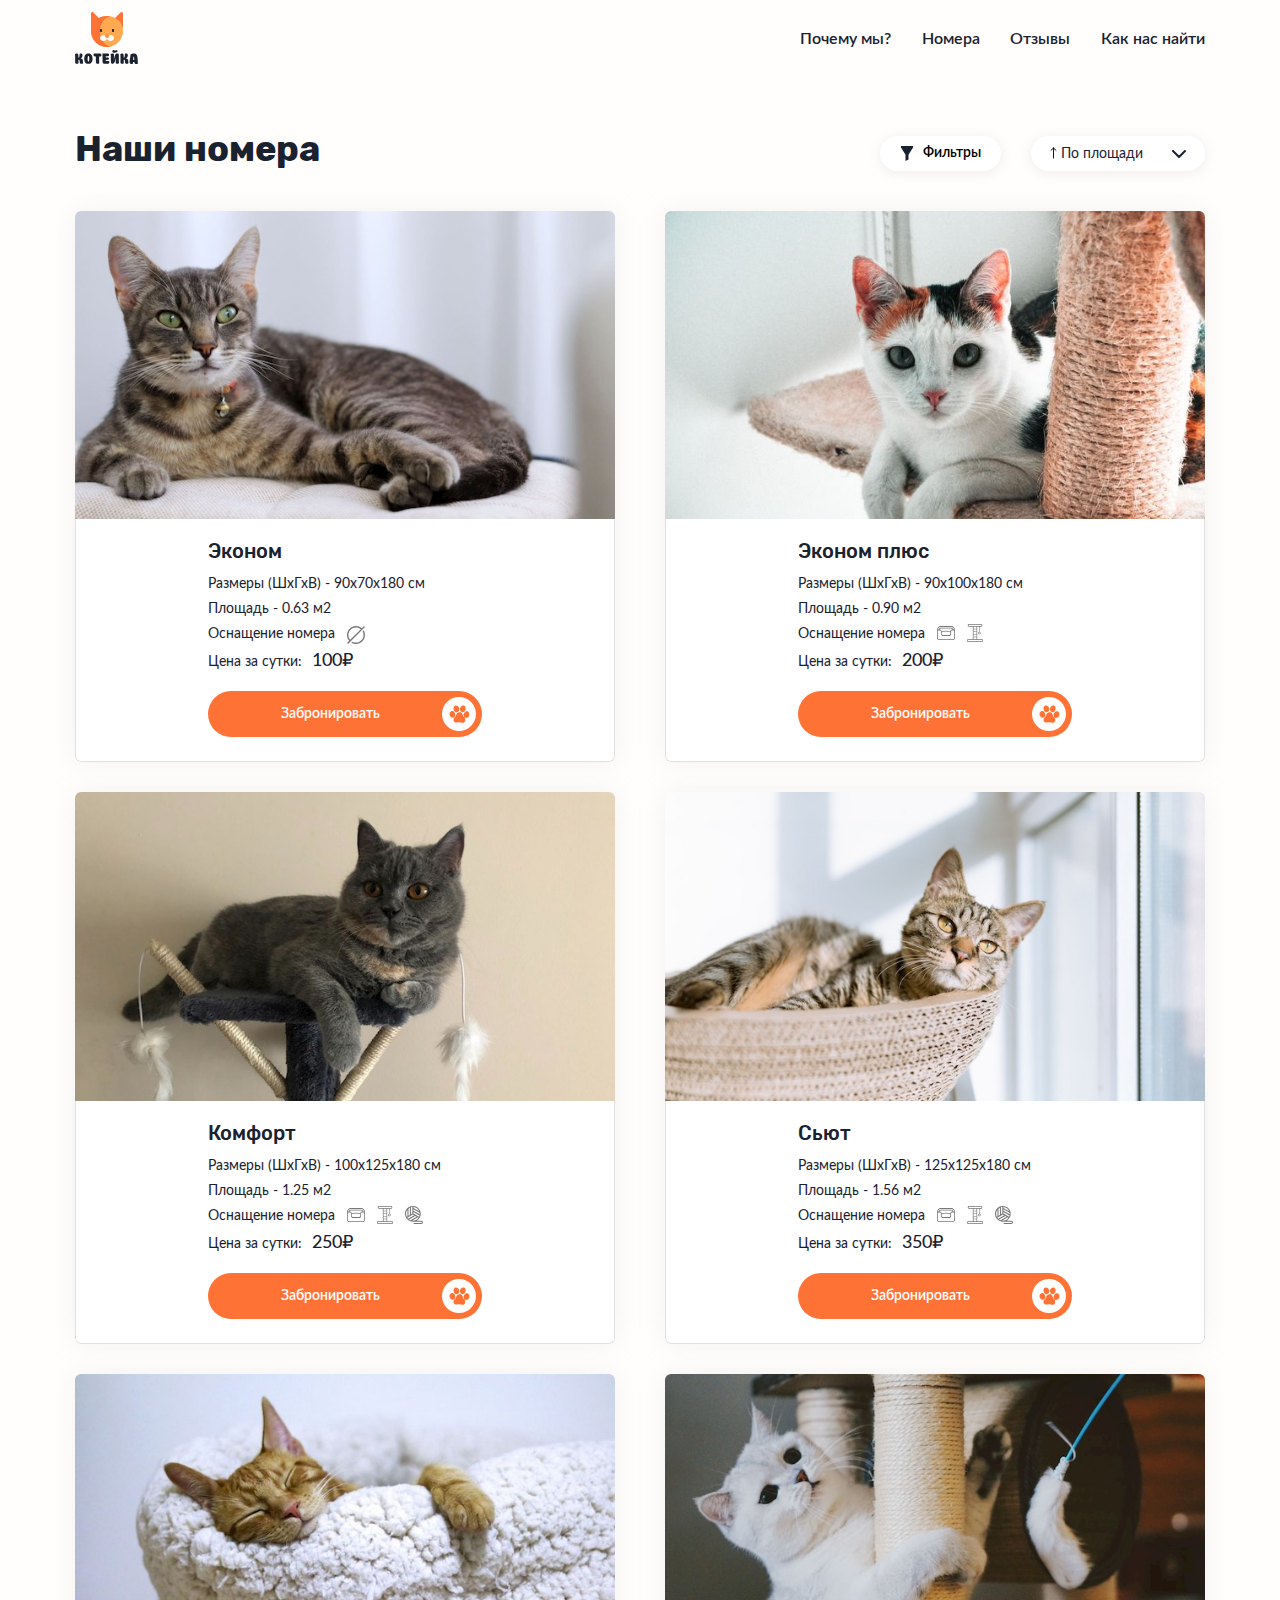
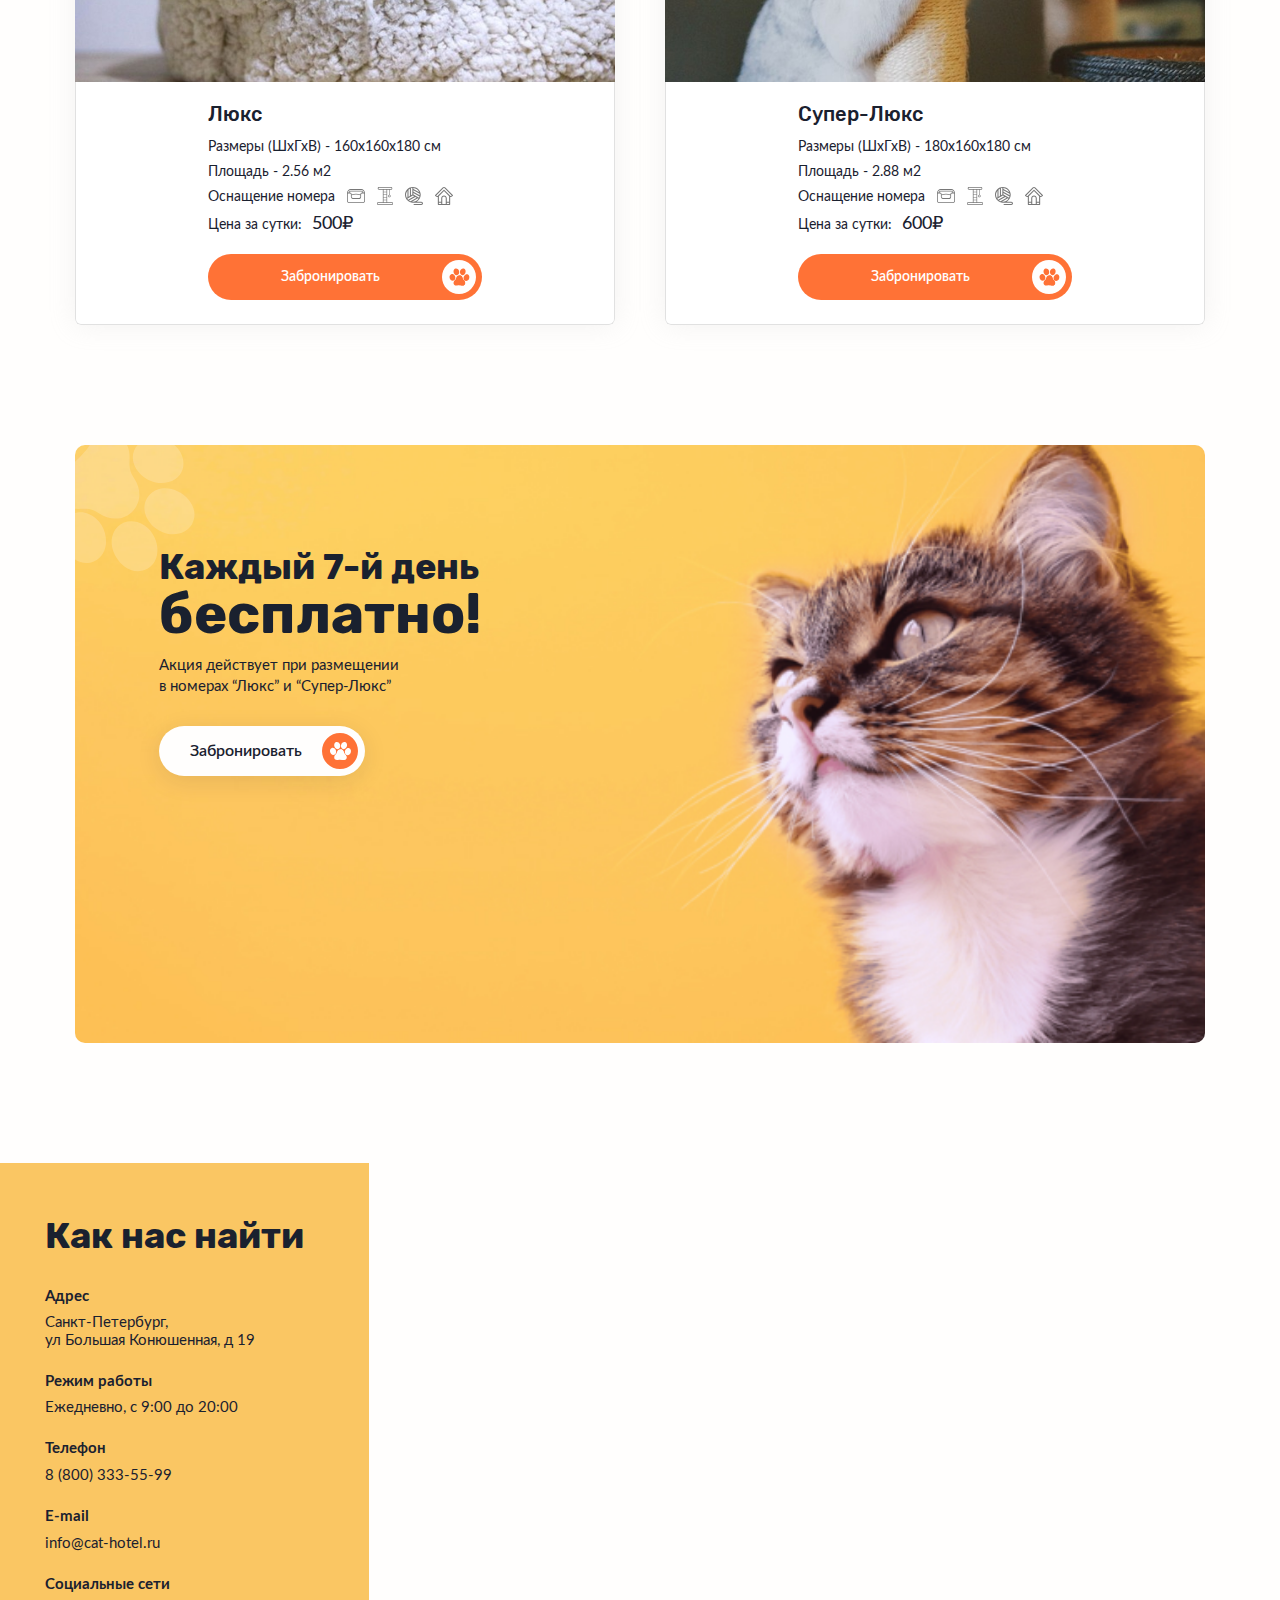
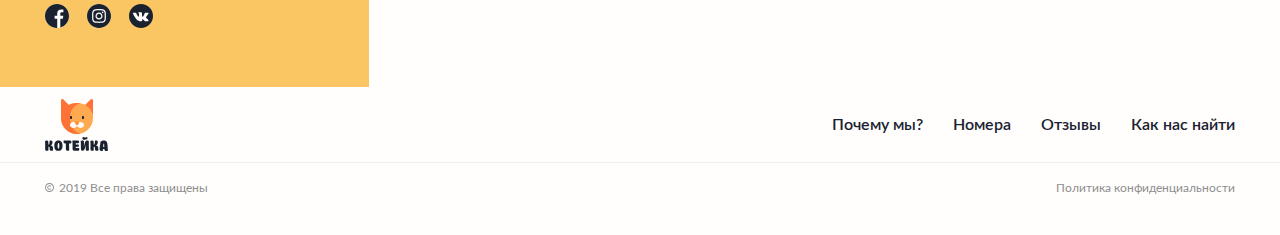
==== commit fd7d464a: "Add files via upload" ====
--- a/apartaments.html
+++ b/apartaments.html
@@ -18,7 +18,7 @@
 
     <link rel="stylesheet" href="css/swiper.min.css">
     <link rel="stylesheet" href="css/style.min.css">
-    <script src="https://api-maps.yandex.ru/2.1/?lang=ru_RU">
+    <script src="https://api-maps.yandex.ru/2.1/?lang=ru_RU" async>
     </script>
 </head>
 
--- a/css/style.min.css
+++ b/css/style.min.css
@@ -1,2 +1,2 @@
-@charset "UTF-8";.filter__input,.visually-hidden{border:0;clip:rect(0 0 0 0);overflow:hidden}*,::after,::before{margin:0;padding:0;border:0;box-sizing:border-box;-webkit-user-select:none;-moz-user-select:none;-ms-user-select:none;user-select:none}html{scroll-behavior:smooth}h1,h2,h3,h4,h5,h6{margin:0}ul{list-style:none}img{max-width:100%;height:auto}a{margin:0;padding:0;text-decoration:none;color:#1A212F}fieldset{padding:0}body{min-width:320px;margin:0 auto;font-family:Lato,Arial,Helvetica,sans-serif;color:#1A212F;background-color:#FFFEFD}.apartaments-item__title,.catalog-apartaments__title,.description-title,.header-contacts__phone,.header-contacts__title,.header-menu__link,.section-title{font-family:Rubik,Arial,Helvetica,sans-serif}body.body-lock{overflow:hidden}.visually-hidden{position:absolute;width:1px;height:1px;margin:-1px;padding:0}.header{padding-left:4.6875%;padding-right:4.6875%}.header__nav{position:relative;display:flex;justify-content:space-between;align-items:center;min-height:62px}.header-menu__mobile-contacts,.logo{display:block}.logo{width:46px;height:38px}.header__menu-button{width:40px;height:40px;border:none;outline:0;background-color:transparent;transition:.3s;right:-8px}.header__menu-button::after,.header__menu-button::before{width:24px;left:8px;border-radius:2px;background-color:#1A212F}.custom-select::before,.header__menu-button::after,.header__menu-button::before{transition:.2s;content:""}.header__logo,.header__menu-button{position:relative;z-index:7}.header__menu-button::before{position:absolute;height:2px;top:12px;box-shadow:0 7px 0 0 #1A212F}.header__menu-button::after{position:absolute;height:2px;bottom:12px}.banner__body,.header-menu,.intro,.popup__error-message,.popup__error-message span{background-color:#FAC663}.header-menu{position:absolute;min-height:519px;top:0;left:-105.2%;right:-5.2%;padding-left:5.2%;padding-top:95px;z-index:-1;opacity:0;transition:.3s ease-in}.apartaments-item__text span,.nav-menu__item--mobile-disabled{display:none}.header--mobile-menu-active .header__menu-button::before{width:21px;left:10px;top:20px;-webkit-transform:rotate(45deg);transform:rotate(45deg);box-shadow:none}.header--mobile-menu-active .header__menu-button::after{width:21px;left:10px;bottom:18px;-webkit-transform:rotate(-45deg);transform:rotate(-45deg)}.header--mobile-menu-active .header-menu{z-index:6;opacity:1;left:-5.2%;transition:.3s ease-out}.header-menu__item{margin-bottom:15px}.header-contacts__title,.header-menu__link{font-weight:500;font-size:20px;line-height:24px}.header-contacts__title{margin-bottom:32px}.header-contacts__phone{display:block;font-size:16px;color:#1A212F;margin-bottom:20px}.footer-menu,.social-list{display:flex}.social-list__link{display:block;width:24px;height:27px;margin-right:20px;font-size:0;background-size:24px}.social-list__link--facebook{background-image:url(../img/icon-facebook.svg);background-repeat:no-repeat;background-position:center}.social-list__link--instagram{background-image:url(../img/icon-instagram.svg);background-repeat:no-repeat;background-position:center}.social-list__link--vk{background-image:url(../img/icon-vk.svg);background-repeat:no-repeat;background-position:center}.intro{min-height:457px;height:142vw;max-height:675px;background-image:url(../img/intro-background-mobile.jpg);background-size:cover;background-repeat:no-repeat;background-position:center bottom;text-align:center}.intro__content{padding-top:45px;margin-bottom:35px}.intro__city{font-weight:400;font-size:12px;line-height:14px}.intro__title{margin-bottom:10px;font-family:Rubik;font-weight:700;font-size:44px;line-height:49px}.intro__description{font-weight:500;font-size:16px;line-height:19px}.cover-button{display:block;width:206px;height:50px;padding-top:16px;padding-right:32px;background-color:#FFFEFD;background-image:url(../img/button-paw.svg);background-repeat:no-repeat;background-position:right 7px top 7px;box-shadow:0 5px 25px rgba(26,33,47,.1);border-radius:25px;font-weight:600;font-size:16px;line-height:19px}.intro__button{margin:0 auto}.features{background-image:url(../img/background-paw-1.svg);background-repeat:no-repeat;background-size:144px auto;background-position:right -45px top 37px;padding:64px 4.6875% 30px}.section-title{text-align:center;font-weight:700;font-size:28px;line-height:33px}.features__title{margin-bottom:33px}.features__item{min-width:290px;margin:0 auto 30px;padding:110px 25px 19px;background:25px 25px #FFF;box-shadow:0 0 25px rgba(208,208,208,.25);border-radius:8px;background-size:60px}.apartaments,.features__item--food,.features__item--temperature,.features__item--veterinarians,.features__item--video,.features__item--walk,.features__item--zootaxi{background-repeat:no-repeat}.features__item:last-child{margin-bottom:0}.description-title{font-style:normal;font-weight:500;font-size:18px;line-height:140%}.features__item__title{margin-bottom:9px}.features__text{font-size:15px;line-height:140%}.features__item--temperature{background-image:url(../img/features-item-1.svg)}.features__item--video{background-image:url(../img/features-item-2.svg)}.features__item--zootaxi{background-image:url(../img/features-item-3.svg)}.features__item--food{background-image:url(../img/features-item-4.svg)}.features__item--walk{background-image:url(../img/features-item-5.svg)}.features__item--veterinarians{background-image:url(../img/features-item-6.svg)}.apartaments{padding-top:35px;background-image:url(../img/background-fish.svg);background-size:150px auto;background-position:0 72px}.apartaments__title{margin-bottom:33px}.apartaments__slider{min-width:290px;margin:0 auto;padding-bottom:37px;padding-left:4.6875%;padding-right:4.6875%}.apartaments__list{margin-bottom:30px}.apartaments-item__image{width:100%;border-radius:8px 8px 0 0}.apartaments-item__description-wrap{width:240px;margin:0 auto}.apartaments-item__description{margin-top:-4px;padding:20px 25px 25px;background:#FFF;box-shadow:0 0 25px rgba(208,208,208,.25);border-radius:0 0 8px 8px}.apartaments-item__link,.button-done,.popup__submit,.room__to-book{box-shadow:0 5px 25px rgba(26,33,47,.1)}.apartaments-item__title{margin-bottom:18px;font-style:normal;font-weight:500;font-size:20px;line-height:24px}.apartaments-item__text{margin-bottom:20px}.apartaments-item__sub-text{padding-left:19px;position:relative;margin-bottom:9px;font-size:15px;line-height:19px}.apartaments-item__sub-text:last-child{margin-bottom:0}.apartaments-item__sub-text::before{content:"";display:block;position:absolute;width:11px;height:11px;border-radius:50%;left:0;top:3px;background:#FAC663}.apartaments-item__link{display:block;width:240px;height:50px;margin:0 auto;padding-top:16px;padding-left:49px;background:url(../img/button-paw-revere.svg) right 7px top 7px no-repeat #FF7236;border-radius:25px;color:#FFFEFD}.feedback-item__information,.swiper-buttons-container{display:none}.swiper-container-horizontal>.swiper-pagination-bullets,.swiper-pagination-custom,.swiper-pagination-fraction{bottom:20px}.swiper-pagination-bullet{width:12px;height:12px;background:#E1E1E1;opacity:1}.swiper-container-horizontal>.swiper-pagination-bullets .swiper-pagination-bullet{margin:0 6px}.swiper-pagination-bullet-active{background:#FAC663}.feedback{padding-top:40px;background-image:url(../img/background-paw-2.svg);background-repeat:no-repeat;background-size:145px auto;background-position:right -42px top 8px}.feedback__slider{width:100%;min-width:290px;margin:0 auto;padding:33px 4.6875% 65px}.feedback-item{position:relative;min-height:130px;background:#FFF;box-shadow:0 0 25px rgba(208,208,208,.25);border-radius:8px;padding:22px 20px 20px 56px;font-weight:600;font-size:15px;line-height:140%}.feedback-item::before{content:'“';position:absolute;top:42px;left:25px;font-weight:500;font-size:54px;color:#FAC663}.contacts{padding-top:46px}.contacts__text{background:#FAC663;padding:34px 4.6875% 39px}.contacts__title{text-align:left;margin-bottom:31px}.contacts-item{margin-bottom:23px}.contacts-item:last-child{margin-bottom:0}.contacts-item__title{font-weight:700;font-size:15px;line-height:18px;margin-bottom:8px}.contacts-item__link,.contacts-item__text{font-weight:400;font-size:15px;line-height:18px;color:#1A212F}.social-list--smaller-distance .social-list__link{margin-right:18px}.contacts__map{height:300px;overflow:hidden}.footer__nav{border-bottom:1px solid #EFEFEF;padding:30px 4.6875% 25px}.footer__logo{margin-bottom:23px}.footer-menu{flex-wrap:wrap}.copyright,.custom-select{display:flex;flex-direction:column}.footer-menu__item{width:45%;margin-bottom:13px}.footer-menu__item:nth-child(2n){margin-bottom:0}.footer-menu__item:nth-child(1){order:1}.footer-menu__item:nth-child(2){order:3}.footer-menu__item:nth-child(3){order:2}.footer-menu__item:nth-child(4){order:4}.footer-menu__link{font-weight:600;font-size:16px;line-height:19px}.copyright{font-weight:400;font-size:12px;line-height:14px;color:#8F8F8F;padding:12px 4.6875% 25px}.copyright__rights{padding-left:14px;background-image:url(../img/icon-copyright.svg);background-repeat:no-repeat;background-position:0 2px;margin-bottom:15px}.catalog-apartaments{position:relative;padding-left:4.6875%;padding-right:4.6875%;margin-top:34px;padding-bottom:70px}.catalog-apartaments__header{margin-bottom:30px}.catalog-apartaments__title{margin-bottom:33px;font-weight:700;font-size:28px;line-height:33px}.catalog-apartaments__filter-button,.custom-select{height:35px;background:#FFF;box-shadow:0 2px 12px rgba(173,152,143,.18);border-radius:25px}.catalog-apartaments__controls{display:flex;font-family:Lato,Arial,Helvetica,sans-serif;font-size:14px;line-height:17px}.catalog-apartaments__filter-button{width:111px;padding-left:37px;font-weight:600;text-align:left;background-image:url(../img/apartaments-catalog/filter-icon.svg);background-repeat:no-repeat;background-size:12px auto;background-position:15px 10px}.custom-select{position:relative;width:154px;margin-left:auto;font-weight:400;cursor:pointer;overflow:hidden}.custom-select::before{position:absolute;top:14px;right:14px;z-index:2;display:block;width:14px;height:8px;background-image:url(../img/apartaments-catalog/select-open-arrow.svg);background-repeat:no-repeat;background-position:0 0}.custom-select--open{box-shadow:0 0 0 0 transparent;outline:0;overflow:visible}.filter__input:focus+.filter__label::before,.popup__input--date:focus+.date-cover{outline:-webkit-focus-ring-color auto 5px}.custom-select--open::before{-webkit-transform:rotateX(180deg);transform:rotateX(180deg)}.custom-select__list{position:absolute;left:0;right:0;top:0;display:flex;flex-direction:column;background-color:#fff;border-radius:4px;box-shadow:0 2px 12px rgba(173,152,143,.18)}.popup,.popup-filter{position:fixed;top:0;transition:opacity .2s;overflow-x:hidden;opacity:0}.custom-select__list--hidden{display:none}.custom-select__item{display:block;padding-top:10px;padding-bottom:8px;padding-left:25px;background-color:transparent;cursor:pointer;background-repeat:no-repeat;background-position-x:14px;background-position-y:11px}.custom-select__item:hover{background-color:#f5f5f5}.custom-select__current .custom-select__item:hover,.popup-close-button{background-color:transparent}.custom-select__item--area-up,.custom-select__item--price-up{background-image:url(../img/apartaments-catalog/apartaments-select-arrow-up.svg)}.custom-select__item--area-down,.custom-select__item--price-down{background-image:url(../img/apartaments-catalog/apartaments-select-arrow-down.svg)}.popup-filter{left:0;width:100%;height:100%;z-index:9;overflow-y:auto;background:rgba(255,254,253,.8)}.popup-filter--close{display:none}.popup-content{min-height:100%;display:flex;justify-content:center;align-items:center;padding:60px 10px}.catalog-apartaments__filter{position:relative;width:290px;background:#FFFEFD;box-shadow:0 4px 25px rgba(153,153,153,.25);border-radius:6px;transition:-webkit-transform .2s;transition:transform .2s;transition:transform .2s,-webkit-transform .2s;-webkit-transform:scale(.8);transform:scale(.8);padding:48px 25px 50px}.catalog-apartaments__filter--close{display:none}.equipment-list,.equipment-wrap,.filter-buttons,.price-button-wrap{display:flex}.filter__close{right:7px;top:7px}.popup-close-button{position:absolute;width:40px;height:40px;background-image:url(../img/close-button-image.svg);background-repeat:no-repeat;background-position:center;font-size:0;cursor:pointer}.filter__price{margin-bottom:28px}.subsection-title{margin-bottom:15px;font-weight:500;font-size:16px;line-height:19px}.price-input,.subsection-title__symbol{line-height:17px;font-size:14px}.price-input{box-sizing:border-box;padding:8px;width:99px;border:1px solid #E1E1E1;font-family:Lato;color:#1A212F;-webkit-appearance:textfield;-moz-appearance:textfield;appearance:textfield}.price-input:last-child{margin-left:14px}.price-input::-webkit-input-placeholder{font-family:Lato;font-size:14px;line-height:17px;color:#1A212F}.price-input::-moz-placeholder{font-family:Lato;font-size:14px;line-height:17px;color:#1A212F}.price-input:-ms-input-placeholder{font-family:Lato;font-size:14px;line-height:17px;color:#1A212F}.price-input::-ms-input-placeholder{font-family:Lato;font-size:14px;line-height:17px;color:#1A212F}.price-input::placeholder{font-family:Lato;font-size:14px;line-height:17px;color:#1A212F}.price-input::-webkit-inner-spin-button{-webkit-appearance:none}.price-input::-webkit-outer-spin-button{-webkit-appearance:none}.filter__area{margin-bottom:26px}.filter-list__item:not(:last-child){height:24px;margin-bottom:15px}.filter__input{cursor:pointer;position:absolute;width:1px;height:1px;margin:-1px;padding:0}.filter__label{position:relative;padding-left:34px;font-size:14px;line-height:26px;cursor:pointer}.filter__label::before{content:"";position:absolute;left:0;width:24px;height:24px;border:1px solid #E1E1E1;background-position:left 5px top 7px;background-repeat:no-repeat;background-size:12px auto}.filter__input:checked+.filter__label::before{background-image:url(../img/apartaments-catalog/filter-checkbox.svg)}.filter__equipment{margin-bottom:33px}.filter-buttons{flex-direction:column;font-weight:600;font-size:14px;line-height:17px}.filter-button{width:100%;height:42px;border-radius:25px;cursor:pointer}.filter-buttons__apply{margin-bottom:15px;background:#FAC663}.filter-buttons__reset{border:2px solid #FAC663;background-color:transparent}.catalog-apartaments__item{box-shadow:0 0 25px rgba(208,208,208,.25);border-radius:6px;overflow:hidden}.catalog-item:not(:last-child){margin-bottom:30px}.image-container{width:100%;height:57.8125vw}.catalog-item__image{width:100%;height:100%;-o-object-fit:cover;object-fit:cover;-o-object-position:center;object-position:center}.catalog-item__description-wrap{padding-bottom:24px;background:#FFF;border-left:1px solid #E1E1E1;border-right:1px solid #E1E1E1;border-bottom:1px solid #E1E1E1;border-radius:0 0 6px 6px}.catalog-item__description{width:250px;padding-left:5px;margin:0 auto 19px;padding-top:20px}.catalog-item__title{margin-bottom:13px;font-family:Rubik,Arial,Helvetica,sans-serif;font-weight:500;font-size:20px;line-height:24px}.catalog-item__link,.catalog-item__price{font-family:Lato,Arial,Helvetica,sans-serif}.catalog-item__parameters{font-weight:400;font-size:14px;line-height:17px}.catalog-item__parameter{margin-bottom:8px}.equipment-wrap{justify-content:flex-start}.catalog-item__equipment{margin-top:-2px}.equipment-list__item{position:relative;margin-left:12px}.equipment-list__item:first-child{padding-top:2px}.equipment-list__item:first-child .equipment-list__title{left:-30px}.equipment-list__item:nth-child(2) .equipment-list__title,.equipment-list__item:nth-child(3) .equipment-list__title{right:-34px}.equipment-list__item:nth-child(4) .equipment-list__title{right:-10px}.equipment-list__item::before{content:"";display:none;position:absolute;top:-21px;left:2px;z-index:10;width:13px;height:13px;background-color:#FFFEFD;border-right:1px solid #FAC663;border-bottom:1px solid #FAC663;-webkit-transform:rotate(45deg);transform:rotate(45deg)}.equipment-list__title{display:none;position:absolute;top:-46px;background:#FFFEFD;padding:8px 10px;border-radius:4px;border:1px solid #FAC663;box-shadow:0 4px 12px rgba(173,152,143,.18);font-weight:600;font-size:12px;line-height:14px;white-space:nowrap}.catalog-item__link,.room__to-book{background-image:url(../img/button-paw-revere.svg);background-repeat:no-repeat;color:#FFFEFD}.equipment-list__item:hover .equipment-list__title,.equipment-list__item:hover::before{display:block}.catalog-item__price{font-weight:500;font-size:18px;line-height:21px}.catalog-item__price:first-child{margin-left:6px}.catalog-item__link-wrap{padding:0 8.3333%}.catalog-item__link{display:block;width:240px;height:46px;margin:0 auto;padding-top:15px;padding-right:29px;background-color:#FF7236;border-radius:25px;background-position:right 6px top 6px;background-size:34px;font-weight:600;font-size:14px;line-height:17px;text-align:center}.banner__title,.room__title{font-family:Rubik,Arial,Helvetica,sans-serif}.room{padding-left:4.6875%;padding-right:4.6875%;padding-top:40px;margin-bottom:17px}.room__images{margin-bottom:33px}.gallery-top{border-radius:8px;margin-bottom:16px}.gallery-top__slide{height:89.925vw}.gallery-thumbs{border-radius:4px}.gallery-thumbs__slide{height:20.3689vw;border-radius:4px}.room__image{display:block;width:100%;height:100%;margin:0;padding:0;-o-object-fit:cover;object-fit:cover}.gallery-top__slide .room__image{border-radius:8px}.gallery-thumbs__slide .room__image{border-radius:4px}.room__description{width:290px;margin:0 auto}.room__title{font-weight:700;font-size:28px;line-height:33px;margin-bottom:21px}.room__parameters{font-size:15px;line-height:18px;margin-bottom:26px}.room__parameter:not(:last-child){margin-bottom:13px}.room__equipment{margin-top:-2px}.equipment__item{display:flex;align-items:flex-start;margin-bottom:15px}.equipment__image{margin-right:10px}.equipment__title{line-height:15px;padding-top:2px}.room__price{font-weight:500;font-size:18px;line-height:22px}.banner__title,.popup__title{font-weight:700;text-align:center}.room__to-book{display:block;width:100%;height:50px;padding-left:76px;padding-top:16px;background-color:#FF7236;background-position:right 7px top 7px;border-radius:25px;cursor:pointer}.banner{padding-left:4.6875%;padding-right:4.6875%;margin-bottom:24px}.banner__body{width:100%;height:155vw;min-height:496px;max-height:734px;border-radius:8px;background-image:url(../img/apartaments-catalog/banner-paw.svg),url(../img/apartaments-catalog/banner-foto-mobile.jpg);background-repeat:no-repeat,no-repeat;background-position:-36px -24px,center bottom;background-size:auto,cover}.banner__content{padding-top:45px}.banner__title{font-size:24px;line-height:28px;margin-bottom:11px}.banner__accent{font-size:37px;line-height:38px}.banner__text{font-weight:400;font-size:15px;line-height:140%;text-align:center;margin-bottom:24px}.bunner__button{margin:0 auto;text-align:center}.popup{width:100%;height:100%;left:0;z-index:100;background:rgba(255,254,253,.8);overflow-y:auto}.popup-animation{opacity:1}.popup--close{display:none}.popup-wrap{min-height:100%;position:relative;padding:10px}.popup__booking,.popup__feedback{position:absolute;left:50%;top:2vh;margin-left:-145px;width:290px;padding-bottom:15px;background-color:#FFFEFD;box-shadow:0 0 25px rgba(153,153,153,.25);border-radius:10px;background-repeat:no-repeat;transition:-webkit-transform .2s;transition:transform .2s;transition:transform .2s,-webkit-transform .2s;-webkit-transform:scale(.8);transform:scale(.8)}.popup-inner-animation{transition:-webkit-transform .2s cubic-bezier(.9,1.84,.54,1.31);transition:transform .2s cubic-bezier(.9,1.84,.54,1.31);transition:transform .2s cubic-bezier(.9,1.84,.54,1.31),-webkit-transform .2s cubic-bezier(.9,1.84,.54,1.31);-webkit-transform:scale(1);transform:scale(1)}.popup__booking{padding-top:14px;padding-left:15px;padding-right:15px;background-image:url(../img/popup-background.svg);background-position:-13px -22px}.popup__close{right:7px;top:7px}.popup__title{font-family:Rubik,Arial,Helvetica,sans-serif;font-size:24px;line-height:28px;margin-bottom:15px}.popup__input{width:100%;height:52px;border:1px solid #D7D7D7;border-radius:25px;margin-bottom:20px;padding:0 19px}.popup__input::-webkit-input-placeholder{font-weight:400;font-size:15px;line-height:50px;color:#1A212F}.popup__input::-moz-placeholder{font-weight:400;font-size:15px;line-height:50px;color:#1A212F}.popup__input:-ms-input-placeholder{font-weight:400;font-size:15px;line-height:50px;color:#1A212F}.popup__input::-ms-input-placeholder{font-weight:400;font-size:15px;line-height:50px;color:#1A212F}.popup__input::placeholder{font-weight:400;font-size:15px;line-height:50px;color:#1A212F}.date-cover,.popup__date-text{font-weight:400;font-size:15px;line-height:18px}.popup__date{margin-bottom:15px}.popup__date-text{margin-top:-2px;margin-bottom:10px}.popup__date-wrap{display:flex;justify-content:space-between}.popup__date-max,.popup__date-min{display:flex;justify-content:flex-start;align-items:center}.date-item-wrap{position:relative;width:107px;height:52px;margin-left:5px;cursor:pointer}.date-cover{position:absolute;left:0;right:0;top:0;bottom:0;border:1px solid #D7D7D7;border-radius:25px;text-align:center;padding-top:17px}.popup__input--date{position:absolute;left:0;right:0;top:0;bottom:0;z-index:2;width:inherit;margin:0;padding:0;opacity:0;cursor:pointer}.popup__input--date:focus+.date-cover{outline-offset:0}.popup__input--date::-webkit-datetime-edit{display:none}.popup__input--date::-webkit-calendar-picker-indicator{position:absolute;left:-24px;top:0;width:100px;height:46px;border-radius:25px;color:transparent;background:0 0}.button-done,.popup__submit{height:50px;background-color:#FF7236;background-image:url(../img/button-paw-revere.svg);background-repeat:no-repeat;background-position:top 7px right 7px;border-radius:25px;font-weight:600;font-size:16px;line-height:19px;color:#FFFEFD;text-align:left;cursor:pointer}.popup__submit{width:260px;padding-left:47px}.popup__submit:disabled{-webkit-filter:grayscale(1);filter:grayscale(1);cursor:auto}.popup__feedback{padding-top:55px;margin-bottom:20px;text-align:center;background-image:url(../img/popup-feedback-background.svg);background-position:-23px 187px}.popup__title--feedback{margin-bottom:11px}.popup__text{font-weight:400;font-size:16px;line-height:140%;text-align:center;padding:0 63px;margin-bottom:29px}.button-done{min-width:122px;margin:0 auto;padding-left:34px}.popup__error-message{position:absolute;left:15px;max-width:260px;padding:9px;border-radius:10px;border:2px solid #000;color:#000;transition-duration:.2s;opacity:0;-webkit-transform:translateY(-9px);transform:translateY(-9px);text-align:center}.popup__error-message span{width:20px;height:20px;border-right:2px solid #000;border-bottom:2px solid #000;position:absolute;left:25px;bottom:-12px;-webkit-transform:rotate(45deg);transform:rotate(45deg)}@media (min-width:768px){.features,.header{padding-left:5.859375%}.header{padding-right:5.859375%}.header__nav{position:static;display:flex;justify-content:space-between;align-items:center;min-height:76px}.logo{width:63px;height:52px}.header__menu-button{display:none}.header-menu{position:static;min-height:0;padding:2px 0 0;background-color:transparent;z-index:0;opacity:1;transition:0s;width:405px;display:flex;justify-content:space-between}.header-menu__item{margin-bottom:0}.header-menu__mobile-contacts{display:none}.nav-menu__item--mobile-disabled{display:block}.header-menu__link{font-family:Lato,Arial,Helvetica,sans-serif;font-style:normal;font-weight:600;font-size:16px;line-height:19px}.intro{min-height:868px;max-height:954px;background-image:url(../img/intro-background-tablet.jpg)}.intro__content{padding-top:136px;margin-bottom:34px}.intro__city{font-size:14px;line-height:17px}.intro__title{margin-bottom:8px;font-size:62px;line-height:67px}.intro__description{font-size:20px;line-height:24px}.features{padding-top:111px;padding-right:5.859375%;background-size:378px auto;background-position:right -124px top -14px}.section-title{font-size:36px;line-height:43px}.features__title{margin-bottom:51px}.features-list{display:flex;flex-wrap:wrap;justify-content:space-between}.features__item{width:47.7876%;min-height:285px;margin:0 0 30px;padding:123px 18px 20px 25px;background-size:75px}.features__item:last-child{margin-bottom:30px}.description-title{font-size:20px}.apartaments{padding-top:51px;background-size:339px auto;background-position:0 92px}.apartaments__title{margin-bottom:51px}.apartaments__slider{padding-bottom:56px;padding-left:5.859375%;padding-right:5.859375%}.apartaments-item{display:flex;align-items:center;justify-content:space-between}.apartaments-item picture{width:65.1917%;height:auto}.apartaments-item__image{width:100%;height:auto;border-radius:10px;vertical-align:bottom}.apartaments-item__description-wrap{margin-left:14%}.apartaments-item__description{width:50.8849%;margin:0 0 0 -16%;padding:36px 26px 40px 40px;border-radius:8px;max-width:490px}.apartaments-item__title{margin-bottom:16px}.apartaments-item__text{margin-bottom:25px}.apartaments-item__text br{display:none}.apartaments-item__text span{display:inline}.apartaments-item__button{width:206px;margin:auto 0 0}.feedback-item,.feedback-wrapper{width:65.1917%}.feedback{padding-top:87px;background-size:298px auto;background-position:right -52px top -9px}.feedback__slider{padding:50px 5.859375% 86px}.feedback-item{min-height:202px;padding:33px 30px 30px 70px}.feedback-item::before{top:60px;left:35px;font-size:72px}.feedback-item__text{margin-bottom:17px}.feedback-item__information{display:flex;justify-content:space-between;margin-top:auto;font-size:14px;line-height:17px;color:#848484}.contacts{width:100%;display:flex;padding-top:96px}.contacts__text{flex:0 0 369px;min-height:522px;padding:51px 45px 58px}.contacts__map{height:auto;flex-grow:1;flex-shrink:1}.footer__nav{display:flex;justify-content:space-between;align-items:center;padding:12px 45px 11px}.footer__logo{margin-bottom:0}.footer-menu{display:flex;flex-wrap:nowrap}.footer-menu__item{width:auto;margin-bottom:0;margin-left:30px}.footer-menu__item:nth-child(1){order:1}.footer-menu__item:nth-child(2){order:2}.footer-menu__item:nth-child(3){order:3}.footer-menu__item:nth-child(4){order:4}.copyright{flex-direction:row;justify-content:space-between;padding:18px 45px 25px}.catalog-apartaments{padding-left:5.8593%;padding-right:5.8593%;margin-top:51px;padding-bottom:90px}.catalog-apartaments__header{margin-bottom:40px;display:flex;justify-content:space-between}.catalog-apartaments__title{margin-bottom:0;font-size:36px;line-height:43px}.catalog-apartaments__controls{padding-top:9px}.catalog-apartaments__filter-button{width:121px;padding-left:43px;background-position:21px 10px}.custom-select{width:174px}.custom-select::before{top:14px;right:19px}.filter__close,.popup__close{right:12px;top:12px}.catalog-apartaments__sort-button{margin-left:30px}.custom-select__item{padding-left:30px;background-position-x:19px;background-position-y:11px}.catalog-apartaments__filter{width:332px;padding:48px 60px 50px}.filter-button{width:185px}.catalog-apartaments__list{display:flex;flex-wrap:wrap}.catalog-apartaments__item{flex:0 0 47.7876%}.catalog-apartaments__item:nth-child(2n){margin-left:auto}.catalog-item:last-child{margin-bottom:30px}.image-container{height:24.0885vw}.catalog-item__description{width:284px}.catalog-item__link-wrap{padding:0 7.3333%}.banner,.room{padding-right:5.8593%}.catalog-item__link{width:274px}.banner{padding-left:5.8593%}.banner__body{width:100%;height:46.7447vw;min-height:auto;max-height:none;border-radius:10px;background-image:url(../img/apartaments-catalog/banner-paw.svg),url(../img/apartaments-catalog/banner-foto-tablet.jpg);background-position:-51px -43px,center bottom;background-size:201px auto,cover}.banner__content{padding-top:9%;padding-left:7.4%}.banner__title{font-size:36px;line-height:39px;text-align:left;margin-bottom:13px}.banner__accent{font-size:56px;line-height:56px}.banner__text{text-align:left;margin-bottom:29px}.bunner__button{margin:0}.room{padding-left:5.8593%;padding-top:60px;margin-bottom:60px;display:flex}.room__images{width:46.0937vw;margin:0 59px 0 0}.gallery-top{margin-bottom:21px}.gallery-top__slide{height:37.5vw}.gallery-thumbs__slide{height:10.15625vw}.room__description{display:flex;flex-direction:column;width:265px;margin:0}.room__title{font-size:36px;line-height:43px;margin-top:-9px;margin-bottom:26px}.room__parameter:not(:last-child){margin-bottom:15px}.room__to-book{width:206px;padding-left:30px;padding-top:16px;margin-top:auto}.popup-wrap{position:static;display:flex;justify-content:center;align-items:center}.popup__booking,.popup__feedback{position:static;margin-left:0;width:502px}.popup__booking.visually-hidden,.popup__feedback.visually-hidden{position:absolute;width:1px;height:1px;margin:-1px;border:0;padding:0;clip:rect(0 0 0 0);overflow:hidden}.popup__title{font-size:28px;line-height:33px;margin-bottom:43px}.popup__input{padding:0 30px}.popup__booking{padding-top:53px;background-position:-33px -31px;background-size:125px;padding-left:30px;padding-right:30px;text-align:center}.popup__input::-webkit-input-placeholder{font-size:16px;line-height:46px}.popup__input::-moz-placeholder{font-size:16px;line-height:46px}.popup__input:-ms-input-placeholder{font-size:16px;line-height:46px}.popup__input::-ms-input-placeholder{font-size:16px;line-height:46px}.popup__input::placeholder{font-size:16px;line-height:46px}.date-cover,.popup__date-text{font-size:16px;line-height:19px}.popup__date{display:flex;align-items:center;justify-content:space-between;margin-bottom:50px}.popup__date-text{margin:0;padding-left:6px}.popup__date-wrap{flex:0 0 327px}.date-item-wrap{width:132px;margin-left:10px}.date-cover{padding-left:20px;text-align:left}.popup__submit{width:230px;padding-left:32px}.popup__feedback{padding-top:63px;background-position:-38px 132px;background-size:181px}.popup__title--feedback{margin-bottom:14px}.popup__text{margin-bottom:44px}.popup__error-message{left:30px;max-width:442px}}@media (min-width:1366px){.features,.header{padding-right:98px}body{width:1366px}.header{padding-left:98px}.intro{min-height:504px;height:auto;padding-left:198px;background-image:url(../img/intro-background-desctop.jpg);text-align:left}.intro__content{padding-top:149px}.intro__title{margin-bottom:10px}.cover-button{padding-top:17px;padding-left:30px}.intro__button{margin:0}.features{padding-top:131px;padding-left:98px;background-size:300px auto;background-position:right -1px top 10px}.features__title{margin-bottom:62px}.features__item,.features__item:last-child{margin-bottom:19px}.features__item{width:370px;min-height:321px;padding:148px 30px 22px;background-size:91px;background-position:30px 30px}.description-title{font-size:22px}.features__text{font-size:16px}.apartaments{padding-top:82px;background-size:484px auto;background-position:0 99px}.apartaments__title{margin-bottom:61px}.apartaments__slider{padding-bottom:61px;padding-left:168px;padding-right:168px}.apartaments-item__image{width:600px}.apartaments-item__description{width:500px;margin-left:-140px;padding:34px 40px 40px 100px;border-radius:8px;display:flex;flex-direction:column}.apartaments-item__title{margin-bottom:24px;font-size:22px;line-height:26px}.apartaments-item__sub-text{margin-bottom:14px;font-size:16px;line-height:19px}.apartaments-item__sub-text::before{width:13px;height:13px;top:2px}.swiper-buttons-container{width:82px;display:flex;justify-content:space-between;position:absolute;right:168px;bottom:12px}.swiper-button-next,.swiper-button-prev{position:static;display:block;top:444px;font-size:0;width:36px;height:36px;border-radius:100%;margin:0;background-color:#FFF;box-shadow:0 2px 12px rgba(173,152,143,.25);background-repeat:no-repeat;background-size:6px 10px}.swiper-button-prev{background-image:url(../img/slider-button-prev.svg);background-position:left 14px center}.swiper-button-next{background-image:url(../img/slider-button-next.svg);background-position:right 14px center}.swiper-button-next:after,.swiper-button-prev:after{content:'';font-family:swiper-icons;font-size:0;letter-spacing:0;line-height:0}.contacts-item__link,.contacts-item__text,.contacts-item__title,.room__parameters{font-size:16px;line-height:19px}.feedback{padding-top:119px;background-size:406px auto;background-position:right -48px top -48px}.feedback__slider{padding-top:60px;padding-left:98px;padding-right:98px}.feedback-item{padding:33px 35px 35px 70px;font-weight:500;font-size:16px}.contacts{width:100%;display:flex;padding-top:128px}.contacts__text{flex:0 0 568px;min-height:580px;padding:62px 45px 58px 198px}.contacts__title{margin-bottom:38px}.contacts-item{margin-bottom:26px}.contacts-item__title{margin-bottom:10px}.copyright,.footer__nav{padding-left:198px;padding-right:198px}.catalog-apartaments{padding-left:98px;padding-right:98px;margin-top:61px;padding-bottom:108px}.catalog-item__equipment,.room__to-book{margin-top:0}.catalog-apartaments__header{margin-bottom:50px}.catalog-apartaments__filter-button{display:none}.catalog-apartaments__filter--close{display:block}.catalog-apartaments__wrap{display:flex}.popup-filter{position:static;width:auto;height:auto;z-index:9;opacity:1;transition:opacity 0s;overflow-y:auto;overflow-x:auto;background:rgba(255,254,253,.8)}.popup-filter--close{display:block}.popup-content{min-height:none;display:block;padding:0}.catalog-apartaments__filter{position:static;width:240px;margin-left:0;box-shadow:none;border-radius:0;opacity:1;-webkit-transform:scale(1);transform:scale(1);padding:0}.filter__close{display:none}.subsection-title{line-height:15px;margin-bottom:16px}.price-input{padding:2px 4px;width:100px}.banner,.room{padding-right:98px}.price-input:last-child{margin-left:10px}.filter__price{margin-bottom:35px}.filter__area{margin-bottom:32px}.filter-list__item:not(:last-child){height:20px}.filter__label{line-height:24px;padding-left:31px;padding-top:5px;padding-bottom:5px}.filter__label::before{width:20px;height:20px;background-position:left 4px top 5px}.filter-buttons{width:185px}.catalog-apartaments__list{flex:0 0 870px;margin-left:auto;align-items:flex-start}.catalog-apartaments__item{flex:0 0 270px;transition:box-shadow .2s ease-in-out}.catalog-apartaments__item:hover{box-shadow:0 0 25px rgba(208,208,208,.7)}.catalog-apartaments__item:nth-child(2n){margin-left:0}.catalog-apartaments__item:not(:nth-child(3n)){margin-right:30px}.image-container{height:185px}.catalog-item__description{width:auto;padding-left:19px;margin-bottom:20px}.catalog-item__parameter{margin-right:7px}.equipment-list__item{margin-left:7px}.equipment-list__image{width:16px;height:auto}.catalog-item__link{width:230px}.banner{padding-left:98px;margin-bottom:12px}.banner__body{width:1170px;height:379px;background-image:url(../img/apartaments-catalog/banner-paw.svg),url(../img/apartaments-catalog/banner-foto-desctop.jpg);background-position:-52px -68px,center bottom;background-size:317px auto,cover}.banner__content{padding-top:70px;padding-left:270px}.banner__text{font-size:16px}.bunner__button{padding-top:16px;padding-left:0}.room{padding-left:98px;padding-top:70px;margin-bottom:49px;background-image:url(../img/apartaments-catalog/room-background-paw.svg);background-repeat:no-repeat;background-position-x:1069px;background-position-y:-3px}.room__images{width:600px;margin-right:70px;display:flex;flex-direction:row-reverse;justify-content:space-between}.gallery-top{height:396px;margin:0;flex:0 0 500px}.gallery-top__slide{height:396px}.gallery-thumbs{height:396px;flex:0 0 100px;margin:0}.gallery-thumbs-wrapper{width:70px}.room__title{margin-bottom:30px}.room__parameters{margin-bottom:23px}.room__parameter:not(:last-child){margin-bottom:17px}.popup{width:100vw}.popup__booking,.popup__feedback{width:570px;padding-bottom:70px}.popup__close{right:28px;top:28px;background-size:19px}.popup__input{padding:4px 30px 0}.popup__booking{padding-top:63px;background-position:-15px -23px;padding-left:70px;padding-right:70px}.popup__date-text{padding:0}.popup__date-wrap{flex:0 0 321px}.date-item-wrap{width:129px}.popup__feedback{padding-top:63px;background-position:-38px 132px;background-size:181px}.popup__title--feedback{margin-bottom:14px}.popup__text{margin-bottom:44px}.popup__error-message{left:70px;max-width:430px}}
+@charset "UTF-8";.header__menu-button,a{background-color:transparent}button,hr,input{overflow:visible}img,legend{max-width:100%}progress,sub,sup{vertical-align:baseline}@font-face{font-family:Rubik;font-style:normal;font-weight:500;src:local("Rubik Medium"),local("Rubik-Medium"),url(../fonts/Rubik-Medium.woff2) format("woff2"),url(../fonts/Rubik-Medium.woff) format("woff");font-display:swap}@font-face{font-family:Rubik;font-style:normal;font-weight:700;src:local("Rubik Bold"),local("Rubik-Bold"),url(../fonts/Rubik-Bold.woff2) format("woff2"),url(../fonts/Rubik-Bold.woff) format("woff");font-display:swap}@font-face{font-family:Lato;font-style:normal;font-weight:400;src:local("Lato Regular"),local("Lato-Regular"),url(../fonts/Lato-Regular.woff2) format("woff2"),url(../fonts/Lato-Regular.woff) format("woff");font-display:swap}@font-face{font-family:Lato;font-style:normal;font-weight:500;src:local("Lato-Medium"),local("Lato-Medium"),url(../fonts/Lato-Medium.woff2) format("woff2"),url(../fonts/Lato-Medium.woff) format("woff");font-display:swap}@font-face{font-family:Lato;font-style:normal;font-weight:600;src:local("Lato Semibold"),local("Lato-Semibold"),url(../fonts/Lato-Semibold.woff2) format("woff2"),url(../fonts/Lato-Semibold.woff) format("woff");font-display:swap}@font-face{font-family:Lato;font-style:normal;font-weight:700;src:local("Lato Bold"),local("Lato-Bold"),url(../fonts/Lato-Bold.woff2) format("woff2"),url(../fonts/Lato-Bold.woff) format("woff");font-display:swap}/*! normalize.css v8.0.1 | MIT License | github.com/necolas/normalize.css */html{line-height:1.15;-webkit-text-size-adjust:100%;scroll-behavior:smooth}details,main{display:block}h1{font-size:2em}hr{box-sizing:content-box;height:0}code,kbd,pre,samp{font-family:monospace,monospace;font-size:1em}a{margin:0;padding:0;text-decoration:none;color:#1A212F}abbr[title]{border-bottom:none;text-decoration:underline;text-decoration:underline dotted}b,strong{font-weight:bolder}small{font-size:80%}sub,sup{font-size:75%;line-height:0;position:relative}sub{bottom:-.25em}sup{top:-.5em}img{border-style:none;height:auto}button,input,optgroup,select,textarea{font-family:inherit;font-size:100%;line-height:1.15;margin:0}button,select{text-transform:none}[type=button],[type=reset],[type=submit],button{-webkit-appearance:button}[type=button]::-moz-focus-inner,[type=reset]::-moz-focus-inner,[type=submit]::-moz-focus-inner,button::-moz-focus-inner{border-style:none;padding:0}[type=button]:-moz-focusring,[type=reset]:-moz-focusring,[type=submit]:-moz-focusring,button:-moz-focusring{outline:ButtonText dotted 1px}legend{box-sizing:border-box;color:inherit;display:table;padding:0;white-space:normal}textarea{overflow:auto}[type=checkbox],[type=radio]{box-sizing:border-box;padding:0}[type=number]::-webkit-inner-spin-button,[type=number]::-webkit-outer-spin-button{height:auto}[type=search]{-webkit-appearance:textfield;outline-offset:-2px}[type=search]::-webkit-search-decoration{-webkit-appearance:none}::-webkit-file-upload-button{-webkit-appearance:button;font:inherit}summary{display:list-item}[hidden],template{display:none}*,::after,::before{margin:0;padding:0;border:0;box-sizing:border-box;-webkit-user-select:none;-moz-user-select:none;-ms-user-select:none;user-select:none}h1,h2,h3,h4,h5,h6{margin:0}ul{list-style:none}fieldset{padding:0}body{min-width:320px;margin:0 auto;font-family:Lato,Arial,Helvetica,sans-serif;color:#1A212F;background-color:#FFFEFD}.apartaments-item__title,.catalog-apartaments__title,.description-title,.header-contacts__phone,.header-contacts__title,.header-menu__link,.section-title{font-family:Rubik,Arial,Helvetica,sans-serif}body.body-lock{overflow:hidden}.visually-hidden{position:absolute;width:1px;height:1px;margin:-1px;border:0;padding:0;clip:rect(0 0 0 0);overflow:hidden}.header{padding-left:4.6875%;padding-right:4.6875%}.header__nav{position:relative;display:flex;justify-content:space-between;align-items:center;min-height:62px}.header-menu__mobile-contacts,.logo{display:block}.logo{width:46px;height:38px}.header__menu-button{width:40px;height:40px;border:none;outline:0;transition:.3s;right:-8px}.header__menu-button::after,.header__menu-button::before{width:24px;left:8px;border-radius:2px;background-color:#1A212F}.custom-select::before,.header__menu-button::after,.header__menu-button::before{transition:.2s;content:""}.header__logo,.header__menu-button{position:relative;z-index:7}.header__menu-button::before{position:absolute;height:2px;top:12px;box-shadow:0 7px 0 0 #1A212F}.header__menu-button::after{position:absolute;height:2px;bottom:12px}.banner__body,.header-menu,.intro,.popup__error-message,.popup__error-message span{background-color:#FAC663}.header-menu{position:absolute;min-height:519px;top:0;left:-105.2%;right:-5.2%;padding-left:5.2%;padding-top:95px;z-index:-1;opacity:0;transition:.3s ease-in}.apartaments-item__text span,.nav-menu__item--mobile-disabled{display:none}.header--mobile-menu-active .header__menu-button::before{width:21px;left:10px;top:20px;-webkit-transform:rotate(45deg);transform:rotate(45deg);box-shadow:none}.header--mobile-menu-active .header__menu-button::after{width:21px;left:10px;bottom:18px;-webkit-transform:rotate(-45deg);transform:rotate(-45deg)}.header--mobile-menu-active .header-menu{z-index:6;opacity:1;left:-5.2%;transition:.3s ease-out}.header-menu__item{margin-bottom:15px}.header-contacts__title,.header-menu__link{font-weight:500;font-size:20px;line-height:24px}.header-contacts__title{margin-bottom:32px}.header-contacts__phone{display:block;font-size:16px;color:#1A212F;margin-bottom:20px}.footer-menu,.social-list{display:flex}.social-list__link{display:block;width:24px;height:27px;margin-right:20px;font-size:0;background-size:24px}.social-list__link--facebook{background-image:url(../img/icon-facebook.svg);background-repeat:no-repeat;background-position:center}.social-list__link--instagram{background-image:url(../img/icon-instagram.svg);background-repeat:no-repeat;background-position:center}.social-list__link--vk{background-image:url(../img/icon-vk.svg);background-repeat:no-repeat;background-position:center}.intro{min-height:457px;height:142vw;max-height:675px;background-image:url(../img/intro-background-mobile.jpg);background-size:cover;background-repeat:no-repeat;background-position:center bottom;text-align:center}.intro__content{padding-top:45px;margin-bottom:35px}.intro__city{font-weight:400;font-size:12px;line-height:14px}.intro__title{margin-bottom:10px;font-family:Rubik;font-weight:700;font-size:44px;line-height:49px}.intro__description{font-weight:500;font-size:16px;line-height:19px}.cover-button{display:block;width:206px;height:50px;padding-top:16px;padding-right:32px;background-color:#FFFEFD;background-image:url(../img/button-paw.svg);background-repeat:no-repeat;background-position:right 7px top 7px;box-shadow:0 5px 25px rgba(26,33,47,.1);border-radius:25px;font-weight:600;font-size:16px;line-height:19px}.intro__button{margin:0 auto}.features{background-image:url(../img/background-paw-1.svg);background-repeat:no-repeat;background-size:144px auto;background-position:right -45px top 37px;padding:64px 4.6875% 30px}.section-title{text-align:center;font-weight:700;font-size:28px;line-height:33px}.features__title{margin-bottom:33px}.features__item{min-width:290px;margin:0 auto 30px;padding:110px 25px 19px;background:25px 25px #FFF;box-shadow:0 0 25px rgba(208,208,208,.25);border-radius:8px;background-size:60px}.apartaments,.features__item--food,.features__item--temperature,.features__item--veterinarians,.features__item--video,.features__item--walk,.features__item--zootaxi{background-repeat:no-repeat}.features__item:last-child{margin-bottom:0}.description-title{font-style:normal;font-weight:500;font-size:18px;line-height:140%}.features__item__title{margin-bottom:9px}.features__text{font-size:15px;line-height:140%}.features__item--temperature{background-image:url(../img/features-item-1.svg)}.features__item--video{background-image:url(../img/features-item-2.svg)}.features__item--zootaxi{background-image:url(../img/features-item-3.svg)}.features__item--food{background-image:url(../img/features-item-4.svg)}.features__item--walk{background-image:url(../img/features-item-5.svg)}.features__item--veterinarians{background-image:url(../img/features-item-6.svg)}.apartaments{padding-top:35px;background-image:url(../img/background-fish.svg);background-size:150px auto;background-position:0 72px}.apartaments__title{margin-bottom:33px}.apartaments__slider{min-width:290px;margin:0 auto;padding-bottom:37px;padding-left:4.6875%;padding-right:4.6875%}.apartaments__list{margin-bottom:30px}.apartaments-item__image{width:100%;border-radius:8px 8px 0 0}.apartaments-item__description-wrap{width:240px;margin:0 auto}.apartaments-item__description{margin-top:-4px;padding:20px 25px 25px;background:#FFF;box-shadow:0 0 25px rgba(208,208,208,.25);border-radius:0 0 8px 8px}.apartaments-item__link,.button-done,.popup__submit,.room__to-book{box-shadow:0 5px 25px rgba(26,33,47,.1)}.apartaments-item__title{margin-bottom:18px;font-style:normal;font-weight:500;font-size:20px;line-height:24px}.apartaments-item__text{margin-bottom:20px}.apartaments-item__sub-text{padding-left:19px;position:relative;margin-bottom:9px;font-size:15px;line-height:19px}.apartaments-item__sub-text:last-child{margin-bottom:0}.apartaments-item__sub-text::before{content:"";display:block;position:absolute;width:11px;height:11px;border-radius:50%;left:0;top:3px;background:#FAC663}.apartaments-item__link{display:block;width:240px;height:50px;margin:0 auto;padding-top:16px;padding-left:49px;background:url(../img/button-paw-revere.svg) right 7px top 7px no-repeat #FF7236;border-radius:25px;color:#FFFEFD}.feedback-item__information,.swiper-buttons-container{display:none}.swiper-container-horizontal>.swiper-pagination-bullets,.swiper-pagination-custom,.swiper-pagination-fraction{bottom:20px}.swiper-pagination-bullet{width:12px;height:12px;background:#E1E1E1;opacity:1}.swiper-container-horizontal>.swiper-pagination-bullets .swiper-pagination-bullet{margin:0 6px}.swiper-pagination-bullet-active{background:#FAC663}.feedback{padding-top:40px;background-image:url(../img/background-paw-2.svg);background-repeat:no-repeat;background-size:145px auto;background-position:right -42px top 8px}.feedback__slider{width:100%;min-width:290px;margin:0 auto;padding:33px 4.6875% 65px}.feedback-item{position:relative;min-height:130px;background:#FFF;box-shadow:0 0 25px rgba(208,208,208,.25);border-radius:8px;padding:22px 20px 20px 56px;font-weight:600;font-size:15px;line-height:140%}.feedback-item::before{content:'“';position:absolute;top:42px;left:25px;font-weight:500;font-size:54px;color:#FAC663}.contacts{padding-top:46px}.contacts__text{background:#FAC663;padding:34px 4.6875% 39px}.contacts__title{text-align:left;margin-bottom:31px}.contacts-item{margin-bottom:23px}.contacts-item:last-child{margin-bottom:0}.contacts-item__title{font-weight:700;font-size:15px;line-height:18px;margin-bottom:8px}.contacts-item__link,.contacts-item__text{font-weight:400;font-size:15px;line-height:18px;color:#1A212F}.social-list--smaller-distance .social-list__link{margin-right:18px}.contacts__map{height:300px;overflow:hidden}.footer__nav{border-bottom:1px solid #EFEFEF;padding:30px 4.6875% 25px}.footer__logo{margin-bottom:23px}.footer-menu{flex-wrap:wrap}.copyright,.custom-select{display:flex;flex-direction:column}.footer-menu__item{width:45%;margin-bottom:13px}.footer-menu__item:nth-child(2n){margin-bottom:0}.footer-menu__item:nth-child(1){order:1}.footer-menu__item:nth-child(2){order:3}.footer-menu__item:nth-child(3){order:2}.footer-menu__item:nth-child(4){order:4}.footer-menu__link{font-weight:600;font-size:16px;line-height:19px}.copyright{font-weight:400;font-size:12px;line-height:14px;color:#8F8F8F;padding:12px 4.6875% 25px}.copyright__rights{padding-left:14px;background-image:url(../img/icon-copyright.svg);background-repeat:no-repeat;background-position:0 2px;margin-bottom:15px}.catalog-apartaments{position:relative;padding-left:4.6875%;padding-right:4.6875%;margin-top:34px;padding-bottom:70px}.catalog-apartaments__header{margin-bottom:30px}.catalog-apartaments__title{margin-bottom:33px;font-weight:700;font-size:28px;line-height:33px}.catalog-apartaments__filter-button,.custom-select{height:35px;background:#FFF;box-shadow:0 2px 12px rgba(173,152,143,.18);border-radius:25px}.catalog-apartaments__controls{display:flex;font-family:Lato,Arial,Helvetica,sans-serif;font-size:14px;line-height:17px}.catalog-apartaments__filter-button{width:111px;padding-left:37px;font-weight:600;text-align:left;background-image:url(../img/apartaments-catalog/filter-icon.svg);background-repeat:no-repeat;background-size:12px auto;background-position:15px 10px}.custom-select{position:relative;width:154px;margin-left:auto;font-weight:400;cursor:pointer;overflow:hidden}.custom-select::before{position:absolute;top:14px;right:14px;z-index:2;display:block;width:14px;height:8px;background-image:url(../img/apartaments-catalog/select-open-arrow.svg);background-repeat:no-repeat;background-position:0 0}.custom-select--open{box-shadow:0 0 0 0 transparent;outline:0;overflow:visible}.filter__input:focus+.filter__label::before,.popup__input--date:focus+.date-cover{outline:-webkit-focus-ring-color auto 5px}.custom-select--open::before{-webkit-transform:rotateX(180deg);transform:rotateX(180deg)}.custom-select__list{position:absolute;left:0;right:0;top:0;display:flex;flex-direction:column;background-color:#fff;border-radius:4px;box-shadow:0 2px 12px rgba(173,152,143,.18)}.popup,.popup-filter{position:fixed;top:0;transition:opacity .2s;overflow-x:hidden;opacity:0}.custom-select__list--hidden{display:none}.custom-select__item{display:block;padding-top:10px;padding-bottom:8px;padding-left:25px;background-color:transparent;cursor:pointer;background-repeat:no-repeat;background-position-x:14px;background-position-y:11px}.custom-select__item:hover{background-color:#f5f5f5}.custom-select__current .custom-select__item:hover,.popup-close-button{background-color:transparent}.custom-select__item--area-up,.custom-select__item--price-up{background-image:url(../img/apartaments-catalog/apartaments-select-arrow-up.svg)}.custom-select__item--area-down,.custom-select__item--price-down{background-image:url(../img/apartaments-catalog/apartaments-select-arrow-down.svg)}.popup-filter{left:0;width:100%;height:100%;z-index:9;overflow-y:auto;background:rgba(255,254,253,.8)}.popup-filter--close{display:none}.popup-content{min-height:100%;display:flex;justify-content:center;align-items:center;padding:60px 10px}.catalog-apartaments__filter{position:relative;width:290px;background:#FFFEFD;box-shadow:0 4px 25px rgba(153,153,153,.25);border-radius:6px;transition:-webkit-transform .2s;transition:transform .2s;transition:transform .2s,-webkit-transform .2s;-webkit-transform:scale(.8);transform:scale(.8);padding:48px 25px 50px}.catalog-apartaments__filter--close{display:none}.equipment-list,.equipment-wrap,.filter-buttons,.price-button-wrap{display:flex}.filter__close{right:7px;top:7px}.popup-close-button{position:absolute;width:40px;height:40px;background-image:url(../img/close-button-image.svg);background-repeat:no-repeat;background-position:center;font-size:0;cursor:pointer}.filter__price{margin-bottom:28px}.subsection-title{margin-bottom:15px;font-weight:500;font-size:16px;line-height:19px}.price-input,.subsection-title__symbol{line-height:17px;font-size:14px}.price-input{box-sizing:border-box;padding:8px;width:99px;border:1px solid #E1E1E1;font-family:Lato;color:#1A212F;-webkit-appearance:textfield;-moz-appearance:textfield;appearance:textfield}.price-input:last-child{margin-left:14px}.price-input::-webkit-input-placeholder{font-family:Lato;font-size:14px;line-height:17px;color:#1A212F}.price-input::-moz-placeholder{font-family:Lato;font-size:14px;line-height:17px;color:#1A212F}.price-input:-ms-input-placeholder{font-family:Lato;font-size:14px;line-height:17px;color:#1A212F}.price-input::-ms-input-placeholder{font-family:Lato;font-size:14px;line-height:17px;color:#1A212F}.price-input::placeholder{font-family:Lato;font-size:14px;line-height:17px;color:#1A212F}.price-input::-webkit-inner-spin-button{-webkit-appearance:none}.price-input::-webkit-outer-spin-button{-webkit-appearance:none}.filter__area{margin-bottom:26px}.filter-list__item:not(:last-child){height:24px;margin-bottom:15px}.filter__input{cursor:pointer;position:absolute;width:1px;height:1px;margin:-1px;border:0;padding:0;clip:rect(0 0 0 0);overflow:hidden}.filter__label{position:relative;padding-left:34px;font-size:14px;line-height:26px;cursor:pointer}.filter__label::before{content:"";position:absolute;left:0;width:24px;height:24px;border:1px solid #E1E1E1;background-position:left 5px top 7px;background-repeat:no-repeat;background-size:12px auto}.filter__input:checked+.filter__label::before{background-image:url(../img/apartaments-catalog/filter-checkbox.svg)}.filter__equipment{margin-bottom:33px}.filter-buttons{flex-direction:column;font-weight:600;font-size:14px;line-height:17px}.filter-button{width:100%;height:42px;border-radius:25px;cursor:pointer}.filter-buttons__apply{margin-bottom:15px;background:#FAC663}.filter-buttons__reset{border:2px solid #FAC663;background-color:transparent}.catalog-apartaments__item{box-shadow:0 0 25px rgba(208,208,208,.25);border-radius:6px;overflow:hidden}.catalog-item:not(:last-child){margin-bottom:30px}.image-container{width:100%;height:57.8125vw}.catalog-item__image{width:100%;height:100%;-o-object-fit:cover;object-fit:cover;-o-object-position:center;object-position:center}.catalog-item__description-wrap{padding-bottom:24px;background:#FFF;border-left:1px solid #E1E1E1;border-right:1px solid #E1E1E1;border-bottom:1px solid #E1E1E1;border-radius:0 0 6px 6px}.catalog-item__description{width:250px;padding-left:5px;margin:0 auto 19px;padding-top:20px}.catalog-item__title{margin-bottom:13px;font-family:Rubik,Arial,Helvetica,sans-serif;font-weight:500;font-size:20px;line-height:24px}.catalog-item__link,.catalog-item__price{font-family:Lato,Arial,Helvetica,sans-serif}.catalog-item__parameters{font-weight:400;font-size:14px;line-height:17px}.catalog-item__parameter{margin-bottom:8px}.equipment-wrap{justify-content:flex-start}.catalog-item__equipment{margin-top:-2px}.equipment-list__item{position:relative;margin-left:12px}.equipment-list__item:first-child{padding-top:2px}.equipment-list__item:first-child .equipment-list__title{left:-30px}.equipment-list__item:nth-child(2) .equipment-list__title,.equipment-list__item:nth-child(3) .equipment-list__title{right:-34px}.equipment-list__item:nth-child(4) .equipment-list__title{right:-10px}.equipment-list__item::before{content:"";display:none;position:absolute;top:-21px;left:2px;z-index:10;width:13px;height:13px;background-color:#FFFEFD;border-right:1px solid #FAC663;border-bottom:1px solid #FAC663;-webkit-transform:rotate(45deg);transform:rotate(45deg)}.equipment-list__title{display:none;position:absolute;top:-46px;background:#FFFEFD;padding:8px 10px;border-radius:4px;border:1px solid #FAC663;box-shadow:0 4px 12px rgba(173,152,143,.18);font-weight:600;font-size:12px;line-height:14px;white-space:nowrap}.catalog-item__link,.room__to-book{background-image:url(../img/button-paw-revere.svg);background-repeat:no-repeat;color:#FFFEFD}.equipment-list__item:hover .equipment-list__title,.equipment-list__item:hover::before{display:block}.catalog-item__price{font-weight:500;font-size:18px;line-height:21px}.catalog-item__price:first-child{margin-left:6px}.catalog-item__link-wrap{padding:0 8.3333%}.catalog-item__link{display:block;width:240px;height:46px;margin:0 auto;padding-top:15px;padding-right:29px;background-color:#FF7236;border-radius:25px;background-position:right 6px top 6px;background-size:34px;font-weight:600;font-size:14px;line-height:17px;text-align:center}.banner__title,.room__title{font-family:Rubik,Arial,Helvetica,sans-serif}.room{padding-left:4.6875%;padding-right:4.6875%;padding-top:40px;margin-bottom:17px}.room__images{margin-bottom:33px}.gallery-top{border-radius:8px;margin-bottom:16px}.gallery-top__slide{height:89.925vw}.gallery-thumbs{border-radius:4px}.gallery-thumbs__slide{height:20.3689vw;border-radius:4px}.room__image{display:block;width:100%;height:100%;margin:0;padding:0;-o-object-fit:cover;object-fit:cover}.gallery-top__slide .room__image{border-radius:8px}.gallery-thumbs__slide .room__image{border-radius:4px}.room__description{width:290px;margin:0 auto}.room__title{font-weight:700;font-size:28px;line-height:33px;margin-bottom:21px}.room__parameters{font-size:15px;line-height:18px;margin-bottom:26px}.room__parameter:not(:last-child){margin-bottom:13px}.room__equipment{margin-top:-2px}.equipment__item{display:flex;align-items:flex-start;margin-bottom:15px}.equipment__image{margin-right:10px}.equipment__title{line-height:15px;padding-top:2px}.room__price{font-weight:500;font-size:18px;line-height:22px}.banner__title,.popup__title{font-weight:700;text-align:center}.room__to-book{display:block;width:100%;height:50px;padding-left:76px;padding-top:16px;background-color:#FF7236;background-position:right 7px top 7px;border-radius:25px;cursor:pointer}.banner{padding-left:4.6875%;padding-right:4.6875%;margin-bottom:24px}.banner__body{width:100%;height:155vw;min-height:496px;max-height:734px;border-radius:8px;background-image:url(../img/apartaments-catalog/banner-paw.svg),url(../img/apartaments-catalog/banner-foto-mobile.jpg);background-repeat:no-repeat,no-repeat;background-position:-36px -24px,center bottom;background-size:auto,cover}.banner__content{padding-top:45px}.banner__title{font-size:24px;line-height:28px;margin-bottom:11px}.banner__accent{font-size:37px;line-height:38px}.banner__text{font-weight:400;font-size:15px;line-height:140%;text-align:center;margin-bottom:24px}.bunner__button{margin:0 auto;text-align:center}.popup{width:100%;height:100%;left:0;z-index:100;background:rgba(255,254,253,.8);overflow-y:auto}.popup-animation{opacity:1}.popup--close{display:none}.popup-wrap{min-height:100%;position:relative;padding:10px}.popup__booking,.popup__feedback{position:absolute;left:50%;top:2vh;margin-left:-145px;width:290px;padding-bottom:15px;background-color:#FFFEFD;box-shadow:0 0 25px rgba(153,153,153,.25);border-radius:10px;background-repeat:no-repeat;transition:-webkit-transform .2s;transition:transform .2s;transition:transform .2s,-webkit-transform .2s;-webkit-transform:scale(.8);transform:scale(.8)}.popup-inner-animation{transition:-webkit-transform .2s cubic-bezier(.9,1.84,.54,1.31);transition:transform .2s cubic-bezier(.9,1.84,.54,1.31);transition:transform .2s cubic-bezier(.9,1.84,.54,1.31),-webkit-transform .2s cubic-bezier(.9,1.84,.54,1.31);-webkit-transform:scale(1);transform:scale(1)}.popup__booking{padding-top:14px;padding-left:15px;padding-right:15px;background-image:url(../img/popup-background.svg);background-position:-13px -22px}.popup__close{right:7px;top:7px}.popup__title{font-family:Rubik,Arial,Helvetica,sans-serif;font-size:24px;line-height:28px;margin-bottom:15px}.popup__input{width:100%;height:52px;border:1px solid #D7D7D7;border-radius:25px;margin-bottom:20px;padding:0 19px}.popup__input::-webkit-input-placeholder{font-weight:400;font-size:15px;line-height:50px;color:#1A212F}.popup__input::-moz-placeholder{font-weight:400;font-size:15px;line-height:50px;color:#1A212F}.popup__input:-ms-input-placeholder{font-weight:400;font-size:15px;line-height:50px;color:#1A212F}.popup__input::-ms-input-placeholder{font-weight:400;font-size:15px;line-height:50px;color:#1A212F}.popup__input::placeholder{font-weight:400;font-size:15px;line-height:50px;color:#1A212F}.date-cover,.popup__date-text{font-weight:400;font-size:15px;line-height:18px}.popup__date{margin-bottom:15px}.popup__date-text{margin-top:-2px;margin-bottom:10px}.popup__date-wrap{display:flex;justify-content:space-between}.popup__date-max,.popup__date-min{display:flex;justify-content:flex-start;align-items:center}.date-item-wrap{position:relative;width:107px;height:52px;margin-left:5px;cursor:pointer}.date-cover{position:absolute;left:0;right:0;top:0;bottom:0;border:1px solid #D7D7D7;border-radius:25px;text-align:center;padding-top:17px}.popup__input--date{position:absolute;left:0;right:0;top:0;bottom:0;z-index:2;width:inherit;margin:0;padding:0;opacity:0;cursor:pointer}.popup__input--date:focus+.date-cover{outline-offset:0}.popup__input--date::-webkit-datetime-edit{display:none}.popup__input--date::-webkit-calendar-picker-indicator{position:absolute;left:-24px;top:0;width:100px;height:46px;border-radius:25px;color:transparent;background:0 0}.button-done,.popup__submit{height:50px;background-color:#FF7236;background-image:url(../img/button-paw-revere.svg);background-repeat:no-repeat;background-position:top 7px right 7px;border-radius:25px;font-weight:600;font-size:16px;line-height:19px;color:#FFFEFD;text-align:left;cursor:pointer}.popup__submit{width:260px;padding-left:47px}.popup__submit:disabled{-webkit-filter:grayscale(1);filter:grayscale(1);cursor:auto}.popup__feedback{padding-top:55px;margin-bottom:20px;text-align:center;background-image:url(../img/popup-feedback-background.svg);background-position:-23px 187px}.popup__title--feedback{margin-bottom:11px}.popup__text{font-weight:400;font-size:16px;line-height:140%;text-align:center;padding:0 63px;margin-bottom:29px}.button-done{min-width:122px;margin:0 auto;padding-left:34px}.popup__error-message{position:absolute;left:15px;max-width:260px;padding:9px;border-radius:10px;border:2px solid #000;color:#000;transition-duration:.2s;opacity:0;-webkit-transform:translateY(-9px);transform:translateY(-9px);text-align:center}.popup__error-message span{width:20px;height:20px;border-right:2px solid #000;border-bottom:2px solid #000;position:absolute;left:25px;bottom:-12px;-webkit-transform:rotate(45deg);transform:rotate(45deg)}@media (min-width:768px){.features,.header{padding-left:5.859375%}.header{padding-right:5.859375%}.header__nav{position:static;display:flex;justify-content:space-between;align-items:center;min-height:76px}.logo{width:63px;height:52px}.header__menu-button{display:none}.header-menu{position:static;min-height:0;padding:2px 0 0;background-color:transparent;z-index:0;opacity:1;transition:0s;width:405px;display:flex;justify-content:space-between}.header-menu__item{margin-bottom:0}.header-menu__mobile-contacts{display:none}.nav-menu__item--mobile-disabled{display:block}.header-menu__link{font-family:Lato,Arial,Helvetica,sans-serif;font-style:normal;font-weight:600;font-size:16px;line-height:19px}.intro{min-height:868px;max-height:954px;background-image:url(../img/intro-background-tablet.jpg)}.intro__content{padding-top:136px;margin-bottom:34px}.intro__city{font-size:14px;line-height:17px}.intro__title{margin-bottom:8px;font-size:62px;line-height:67px}.intro__description{font-size:20px;line-height:24px}.features{padding-top:111px;padding-right:5.859375%;background-size:378px auto;background-position:right -124px top -14px}.section-title{font-size:36px;line-height:43px}.features__title{margin-bottom:51px}.features-list{display:flex;flex-wrap:wrap;justify-content:space-between}.features__item{width:47.7876%;min-height:285px;margin:0 0 30px;padding:123px 18px 20px 25px;background-size:75px}.features__item:last-child{margin-bottom:30px}.description-title{font-size:20px}.apartaments{padding-top:51px;background-size:339px auto;background-position:0 92px}.apartaments__title{margin-bottom:51px}.apartaments__slider{padding-bottom:56px;padding-left:5.859375%;padding-right:5.859375%}.apartaments-item{display:flex;align-items:center;justify-content:space-between}.apartaments-item picture{width:65.1917%;height:auto}.apartaments-item__image{width:100%;height:auto;border-radius:10px;vertical-align:bottom}.apartaments-item__description-wrap{margin-left:14%}.apartaments-item__description{width:50.8849%;margin:0 0 0 -16%;padding:36px 26px 40px 40px;border-radius:8px;max-width:490px}.apartaments-item__title{margin-bottom:16px}.apartaments-item__text{margin-bottom:25px}.apartaments-item__text br{display:none}.apartaments-item__text span{display:inline}.apartaments-item__button{width:206px;margin:auto 0 0}.feedback-item,.feedback-wrapper{width:65.1917%}.feedback{padding-top:87px;background-size:298px auto;background-position:right -52px top -9px}.feedback__slider{padding:50px 5.859375% 86px}.feedback-item{min-height:202px;padding:33px 30px 30px 70px}.feedback-item::before{top:60px;left:35px;font-size:72px}.feedback-item__text{margin-bottom:17px}.feedback-item__information{display:flex;justify-content:space-between;margin-top:auto;font-size:14px;line-height:17px;color:#848484}.contacts{width:100%;display:flex;padding-top:96px}.contacts__text{flex:0 0 369px;min-height:522px;padding:51px 45px 58px}.contacts__map{height:auto;flex-grow:1;flex-shrink:1}.footer__nav{display:flex;justify-content:space-between;align-items:center;padding:12px 45px 11px}.footer__logo{margin-bottom:0}.footer-menu{display:flex;flex-wrap:nowrap}.footer-menu__item{width:auto;margin-bottom:0;margin-left:30px}.footer-menu__item:nth-child(1){order:1}.footer-menu__item:nth-child(2){order:2}.footer-menu__item:nth-child(3){order:3}.footer-menu__item:nth-child(4){order:4}.copyright{flex-direction:row;justify-content:space-between;padding:18px 45px 25px}.catalog-apartaments{padding-left:5.8593%;padding-right:5.8593%;margin-top:51px;padding-bottom:90px}.catalog-apartaments__header{margin-bottom:40px;display:flex;justify-content:space-between}.catalog-apartaments__title{margin-bottom:0;font-size:36px;line-height:43px}.catalog-apartaments__controls{padding-top:9px}.catalog-apartaments__filter-button{width:121px;padding-left:43px;background-position:21px 10px}.custom-select{width:174px}.custom-select::before{top:14px;right:19px}.filter__close,.popup__close{right:12px;top:12px}.catalog-apartaments__sort-button{margin-left:30px}.custom-select__item{padding-left:30px;background-position-x:19px;background-position-y:11px}.catalog-apartaments__filter{width:332px;padding:48px 60px 50px}.filter-button{width:185px}.catalog-apartaments__list{display:flex;flex-wrap:wrap}.catalog-apartaments__item{flex:0 0 47.7876%}.catalog-apartaments__item:nth-child(2n){margin-left:auto}.catalog-item:last-child{margin-bottom:30px}.image-container{height:24.0885vw}.catalog-item__description{width:284px}.catalog-item__link-wrap{padding:0 7.3333%}.banner,.room{padding-right:5.8593%}.catalog-item__link{width:274px}.banner{padding-left:5.8593%}.banner__body{width:100%;height:46.7447vw;min-height:auto;max-height:none;border-radius:10px;background-image:url(../img/apartaments-catalog/banner-paw.svg),url(../img/apartaments-catalog/banner-foto-tablet.jpg);background-position:-51px -43px,center bottom;background-size:201px auto,cover}.banner__content{padding-top:9%;padding-left:7.4%}.banner__title{font-size:36px;line-height:39px;text-align:left;margin-bottom:13px}.banner__accent{font-size:56px;line-height:56px}.banner__text{text-align:left;margin-bottom:29px}.bunner__button{margin:0}.room{padding-left:5.8593%;padding-top:60px;margin-bottom:60px;display:flex}.room__images{width:46.0937vw;margin:0 59px 0 0}.gallery-top{margin-bottom:21px}.gallery-top__slide{height:37.5vw}.gallery-thumbs__slide{height:10.15625vw}.room__description{display:flex;flex-direction:column;width:265px;margin:0}.room__title{font-size:36px;line-height:43px;margin-top:-9px;margin-bottom:26px}.room__parameter:not(:last-child){margin-bottom:15px}.room__to-book{width:206px;padding-left:30px;padding-top:16px;margin-top:auto}.popup-wrap{position:static;display:flex;justify-content:center;align-items:center}.popup__booking,.popup__feedback{position:static;margin-left:0;width:502px}.popup__booking.visually-hidden,.popup__feedback.visually-hidden{position:absolute;width:1px;height:1px;margin:-1px;border:0;padding:0;clip:rect(0 0 0 0);overflow:hidden}.popup__title{font-size:28px;line-height:33px;margin-bottom:43px}.popup__input{padding:0 30px}.popup__booking{padding-top:53px;background-position:-33px -31px;background-size:125px;padding-left:30px;padding-right:30px;text-align:center}.popup__input::-webkit-input-placeholder{font-size:16px;line-height:46px}.popup__input::-moz-placeholder{font-size:16px;line-height:46px}.popup__input:-ms-input-placeholder{font-size:16px;line-height:46px}.popup__input::-ms-input-placeholder{font-size:16px;line-height:46px}.popup__input::placeholder{font-size:16px;line-height:46px}.date-cover,.popup__date-text{font-size:16px;line-height:19px}.popup__date{display:flex;align-items:center;justify-content:space-between;margin-bottom:50px}.popup__date-text{margin:0;padding-left:6px}.popup__date-wrap{flex:0 0 327px}.date-item-wrap{width:132px;margin-left:10px}.date-cover{padding-left:20px;text-align:left}.popup__submit{width:230px;padding-left:32px}.popup__feedback{padding-top:63px;background-position:-38px 132px;background-size:181px}.popup__title--feedback{margin-bottom:14px}.popup__text{margin-bottom:44px}.popup__error-message{left:30px;max-width:442px}}@media (min-width:1366px){.features,.header{padding-right:98px}body{width:1366px}.header{padding-left:98px}.intro{min-height:504px;height:auto;padding-left:198px;background-image:url(../img/intro-background-desctop.jpg);text-align:left}.intro__content{padding-top:149px}.intro__title{margin-bottom:10px}.cover-button{padding-top:17px;padding-left:30px}.intro__button{margin:0}.features{padding-top:131px;padding-left:98px;background-size:300px auto;background-position:right -1px top 10px}.features__title{margin-bottom:62px}.features__item,.features__item:last-child{margin-bottom:19px}.features__item{width:370px;min-height:321px;padding:148px 30px 22px;background-size:91px;background-position:30px 30px}.description-title{font-size:22px}.features__text{font-size:16px}.apartaments{padding-top:82px;background-size:484px auto;background-position:0 99px}.apartaments__title{margin-bottom:61px}.apartaments__slider{padding-bottom:61px;padding-left:168px;padding-right:168px}.apartaments-item__image{width:600px}.apartaments-item__description{width:500px;margin-left:-140px;padding:34px 40px 40px 100px;border-radius:8px;display:flex;flex-direction:column}.apartaments-item__title{margin-bottom:24px;font-size:22px;line-height:26px}.apartaments-item__sub-text{margin-bottom:14px;font-size:16px;line-height:19px}.apartaments-item__sub-text::before{width:13px;height:13px;top:2px}.swiper-buttons-container{width:82px;display:flex;justify-content:space-between;position:absolute;right:168px;bottom:12px}.swiper-button-next,.swiper-button-prev{position:static;display:block;top:444px;font-size:0;width:36px;height:36px;border-radius:100%;margin:0;background-color:#FFF;box-shadow:0 2px 12px rgba(173,152,143,.25);background-repeat:no-repeat;background-size:6px 10px}.swiper-button-prev{background-image:url(../img/slider-button-prev.svg);background-position:left 14px center}.swiper-button-next{background-image:url(../img/slider-button-next.svg);background-position:right 14px center}.swiper-button-next:after,.swiper-button-prev:after{content:'';font-family:swiper-icons;font-size:0;letter-spacing:0;line-height:0}.contacts-item__link,.contacts-item__text,.contacts-item__title,.room__parameters{font-size:16px;line-height:19px}.feedback{padding-top:119px;background-size:406px auto;background-position:right -48px top -48px}.feedback__slider{padding-top:60px;padding-left:98px;padding-right:98px}.feedback-item{padding:33px 35px 35px 70px;font-weight:500;font-size:16px}.contacts{width:100%;display:flex;padding-top:128px}.contacts__text{flex:0 0 568px;min-height:580px;padding:62px 45px 58px 198px}.contacts__title{margin-bottom:38px}.contacts-item{margin-bottom:26px}.contacts-item__title{margin-bottom:10px}.copyright,.footer__nav{padding-left:198px;padding-right:198px}.catalog-apartaments{padding-left:98px;padding-right:98px;margin-top:61px;padding-bottom:108px}.catalog-item__equipment,.room__to-book{margin-top:0}.catalog-apartaments__header{margin-bottom:50px}.catalog-apartaments__filter-button{display:none}.catalog-apartaments__filter--close{display:block}.catalog-apartaments__wrap{display:flex}.popup-filter{position:static;width:auto;height:auto;z-index:9;opacity:1;transition:opacity 0s;overflow-y:auto;overflow-x:auto;background:rgba(255,254,253,.8)}.popup-filter--close{display:block}.popup-content{min-height:none;display:block;padding:0}.catalog-apartaments__filter{position:static;width:240px;margin-left:0;box-shadow:none;border-radius:0;opacity:1;-webkit-transform:scale(1);transform:scale(1);padding:0}.filter__close{display:none}.subsection-title{line-height:15px;margin-bottom:16px}.price-input{padding:2px 4px;width:100px}.banner,.room{padding-right:98px}.price-input:last-child{margin-left:10px}.filter__price{margin-bottom:35px}.filter__area{margin-bottom:32px}.filter-list__item:not(:last-child){height:20px}.filter__label{line-height:24px;padding-left:31px;padding-top:5px;padding-bottom:5px}.filter__label::before{width:20px;height:20px;background-position:left 4px top 5px}.filter-buttons{width:185px}.catalog-apartaments__list{flex:0 0 870px;margin-left:auto;align-items:flex-start}.catalog-apartaments__item{flex:0 0 270px;transition:box-shadow .2s ease-in-out}.catalog-apartaments__item:hover{box-shadow:0 0 25px rgba(208,208,208,.7)}.catalog-apartaments__item:nth-child(2n){margin-left:0}.catalog-apartaments__item:not(:nth-child(3n)){margin-right:30px}.image-container{height:185px}.catalog-item__description{width:auto;padding-left:19px;margin-bottom:20px}.catalog-item__parameter{margin-right:7px}.equipment-list__item{margin-left:7px}.equipment-list__image{width:16px;height:auto}.catalog-item__link{width:230px}.banner{padding-left:98px;margin-bottom:12px}.banner__body{width:1170px;height:379px;background-image:url(../img/apartaments-catalog/banner-paw.svg),url(../img/apartaments-catalog/banner-foto-desctop.jpg);background-position:-52px -68px,center bottom;background-size:317px auto,cover}.banner__content{padding-top:70px;padding-left:270px}.banner__text{font-size:16px}.bunner__button{padding-top:16px;padding-left:0}.room{padding-left:98px;padding-top:70px;margin-bottom:49px;background-image:url(../img/apartaments-catalog/room-background-paw.svg);background-repeat:no-repeat;background-position-x:1069px;background-position-y:-3px}.room__images{width:600px;margin-right:70px;display:flex;flex-direction:row-reverse;justify-content:space-between}.gallery-top{height:396px;margin:0;flex:0 0 500px}.gallery-top__slide{height:396px}.gallery-thumbs{height:396px;flex:0 0 100px;margin:0}.gallery-thumbs-wrapper{width:70px}.room__title{margin-bottom:30px}.room__parameters{margin-bottom:23px}.room__parameter:not(:last-child){margin-bottom:17px}.popup{width:100vw}.popup__booking,.popup__feedback{width:570px;padding-bottom:70px}.popup__close{right:28px;top:28px;background-size:19px}.popup__input{padding:4px 30px 0}.popup__booking{padding-top:63px;background-position:-15px -23px;padding-left:70px;padding-right:70px}.popup__date-text{padding:0}.popup__date-wrap{flex:0 0 321px}.date-item-wrap{width:129px}.popup__feedback{padding-top:63px;background-position:-38px 132px;background-size:181px}.popup__title--feedback{margin-bottom:14px}.popup__text{margin-bottom:44px}.popup__error-message{left:70px;max-width:430px}}
 /*# sourceMappingURL=style.min.css.map */
